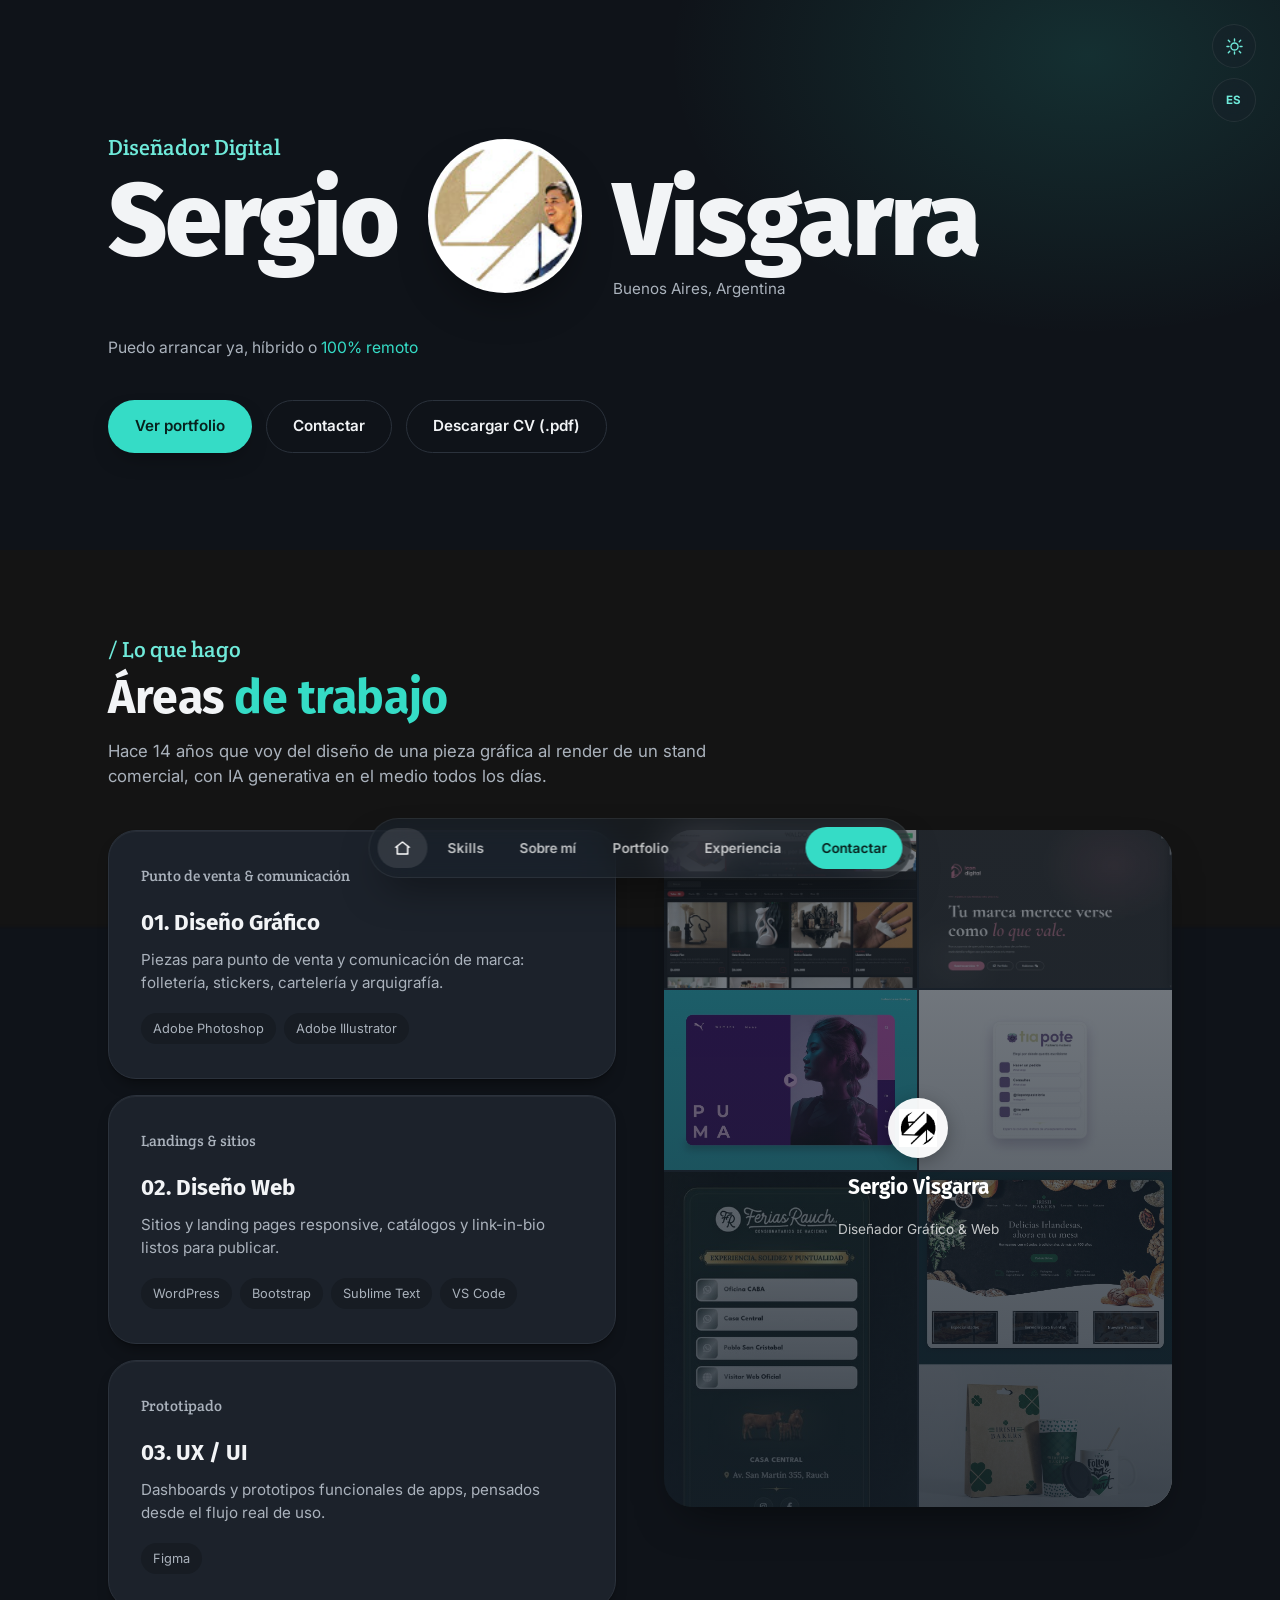
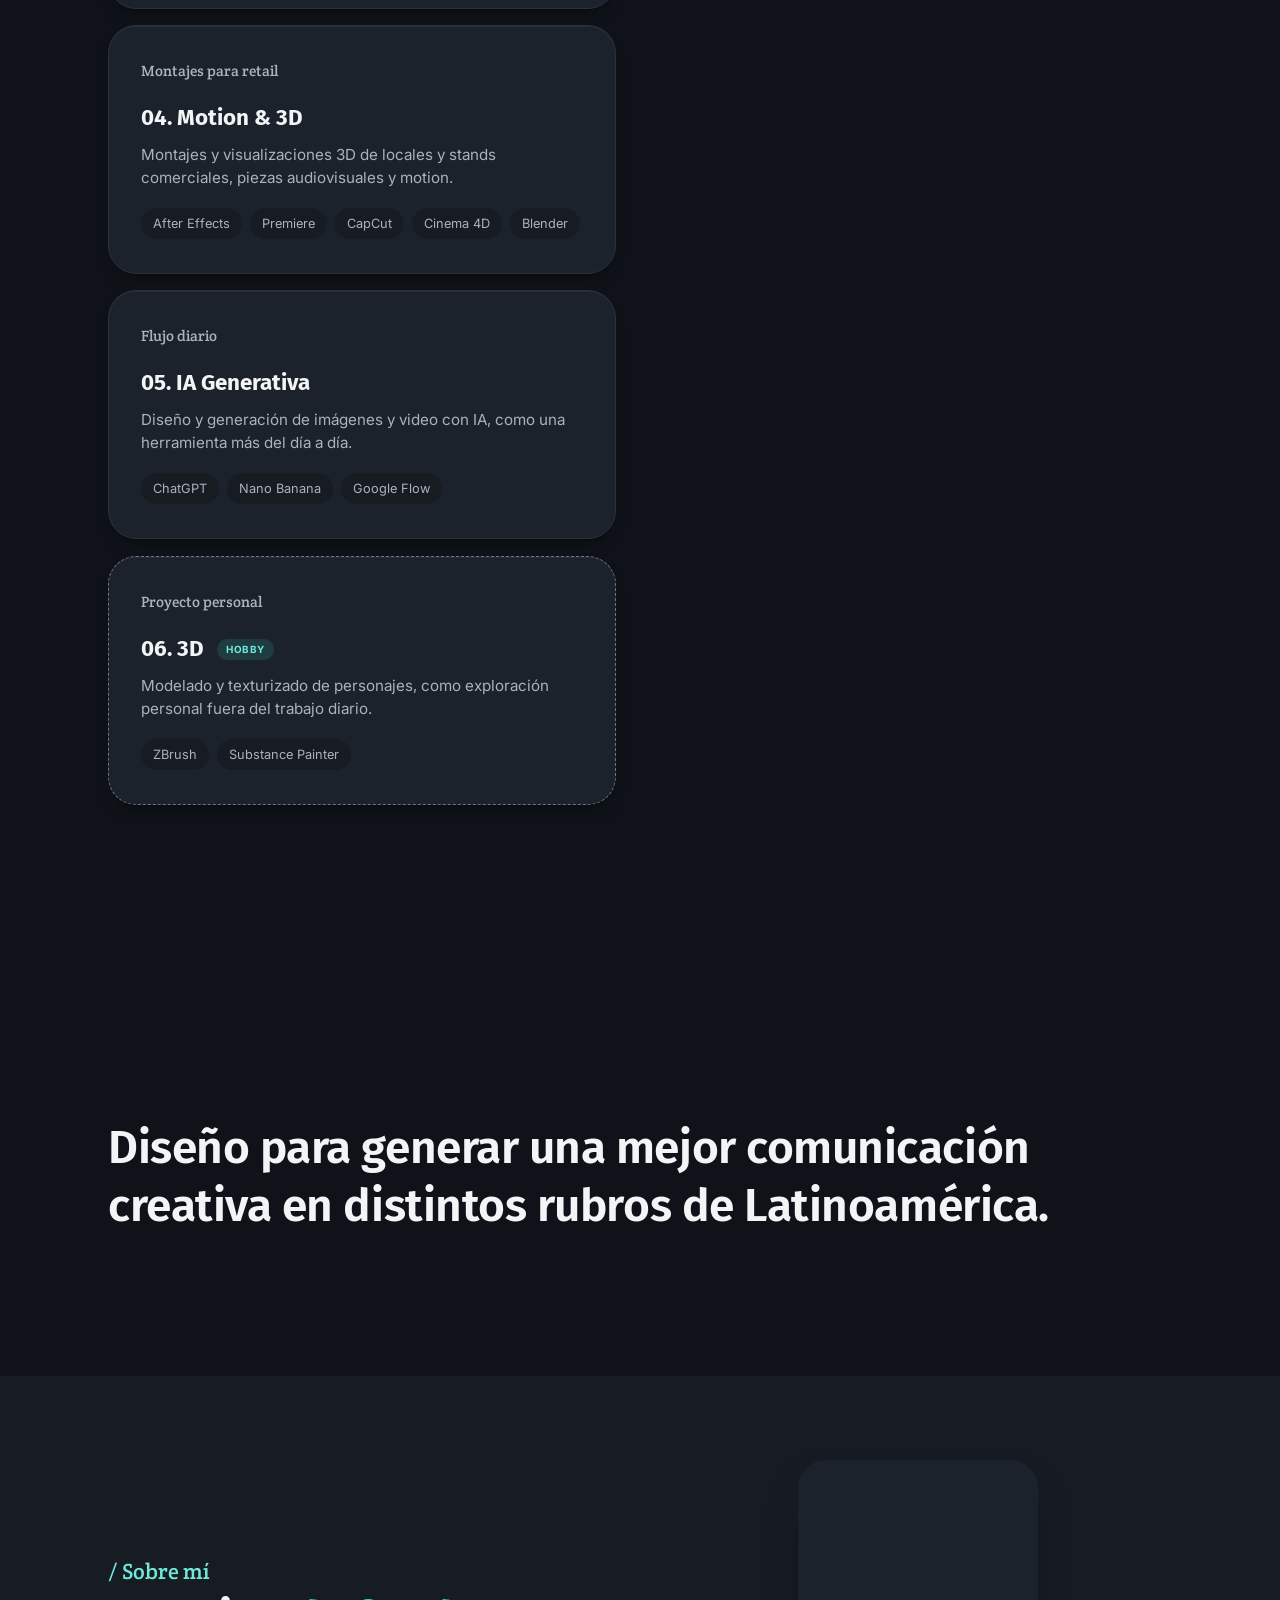
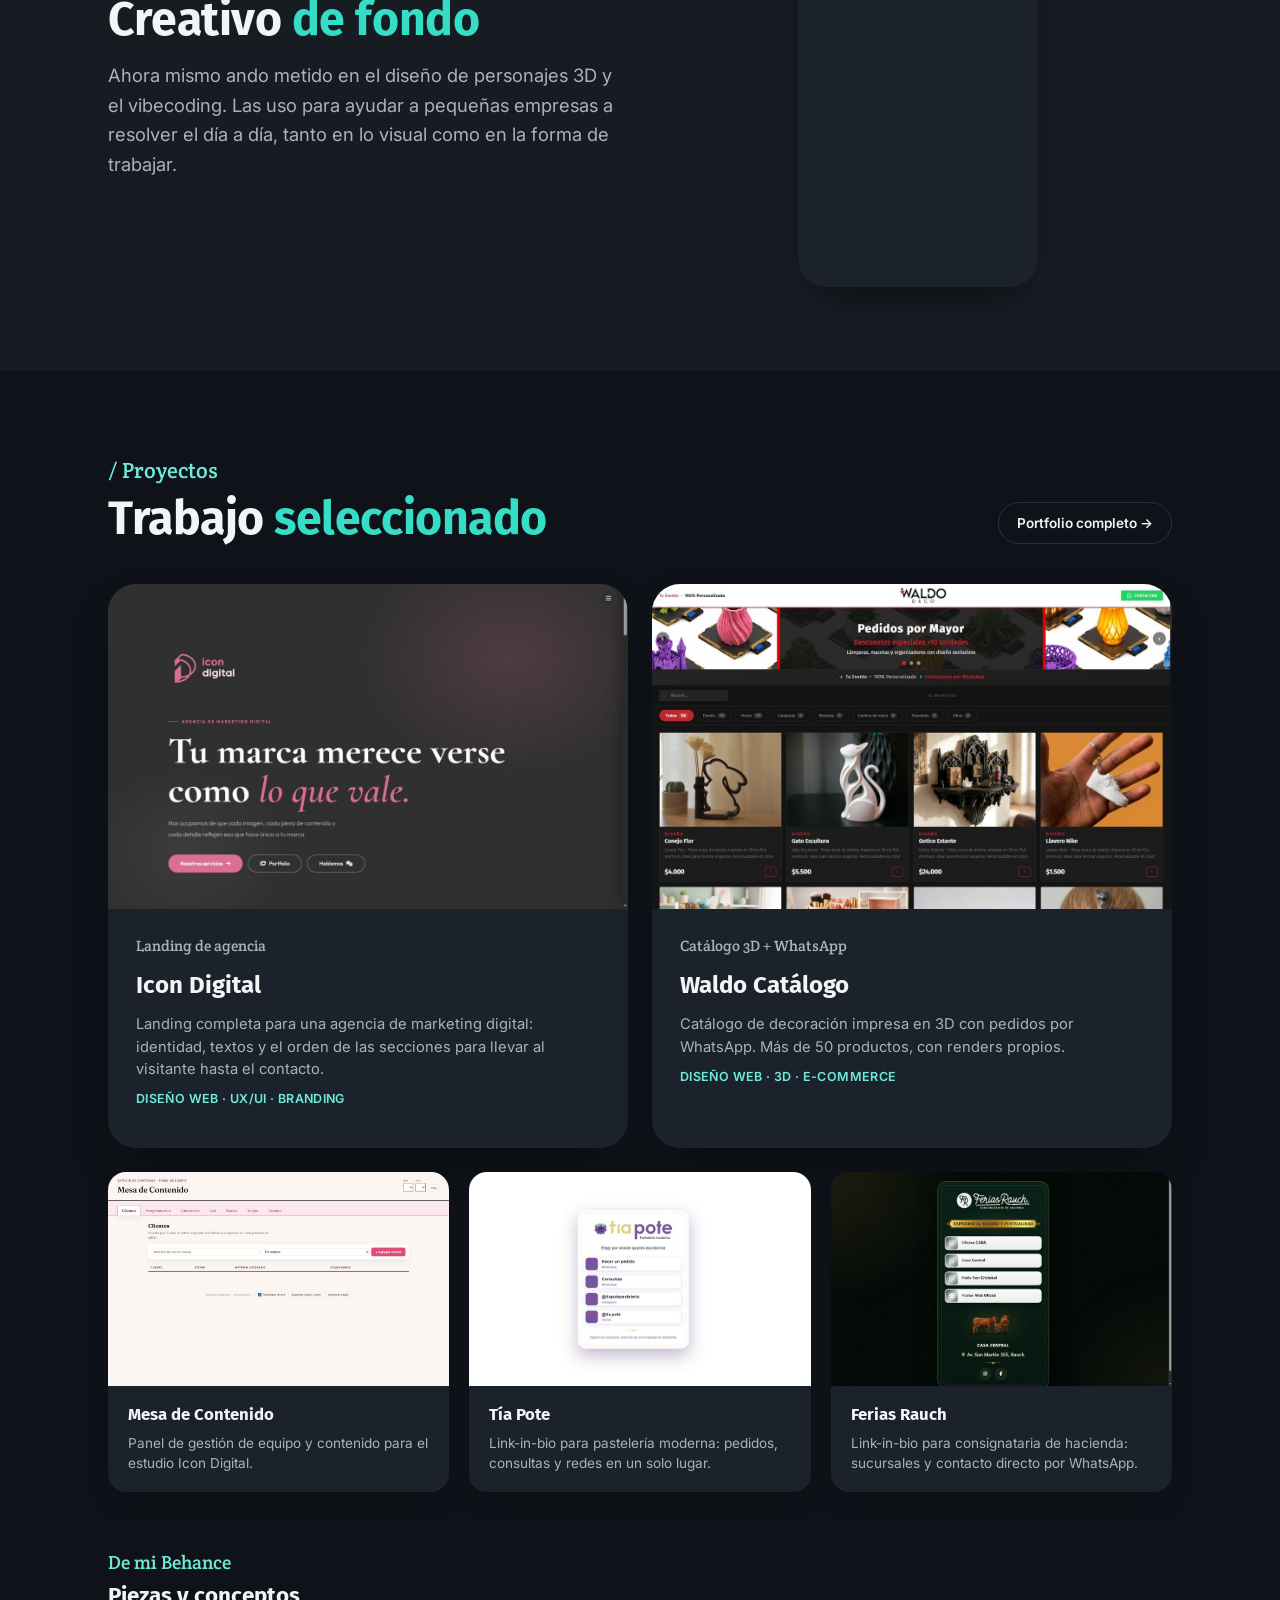
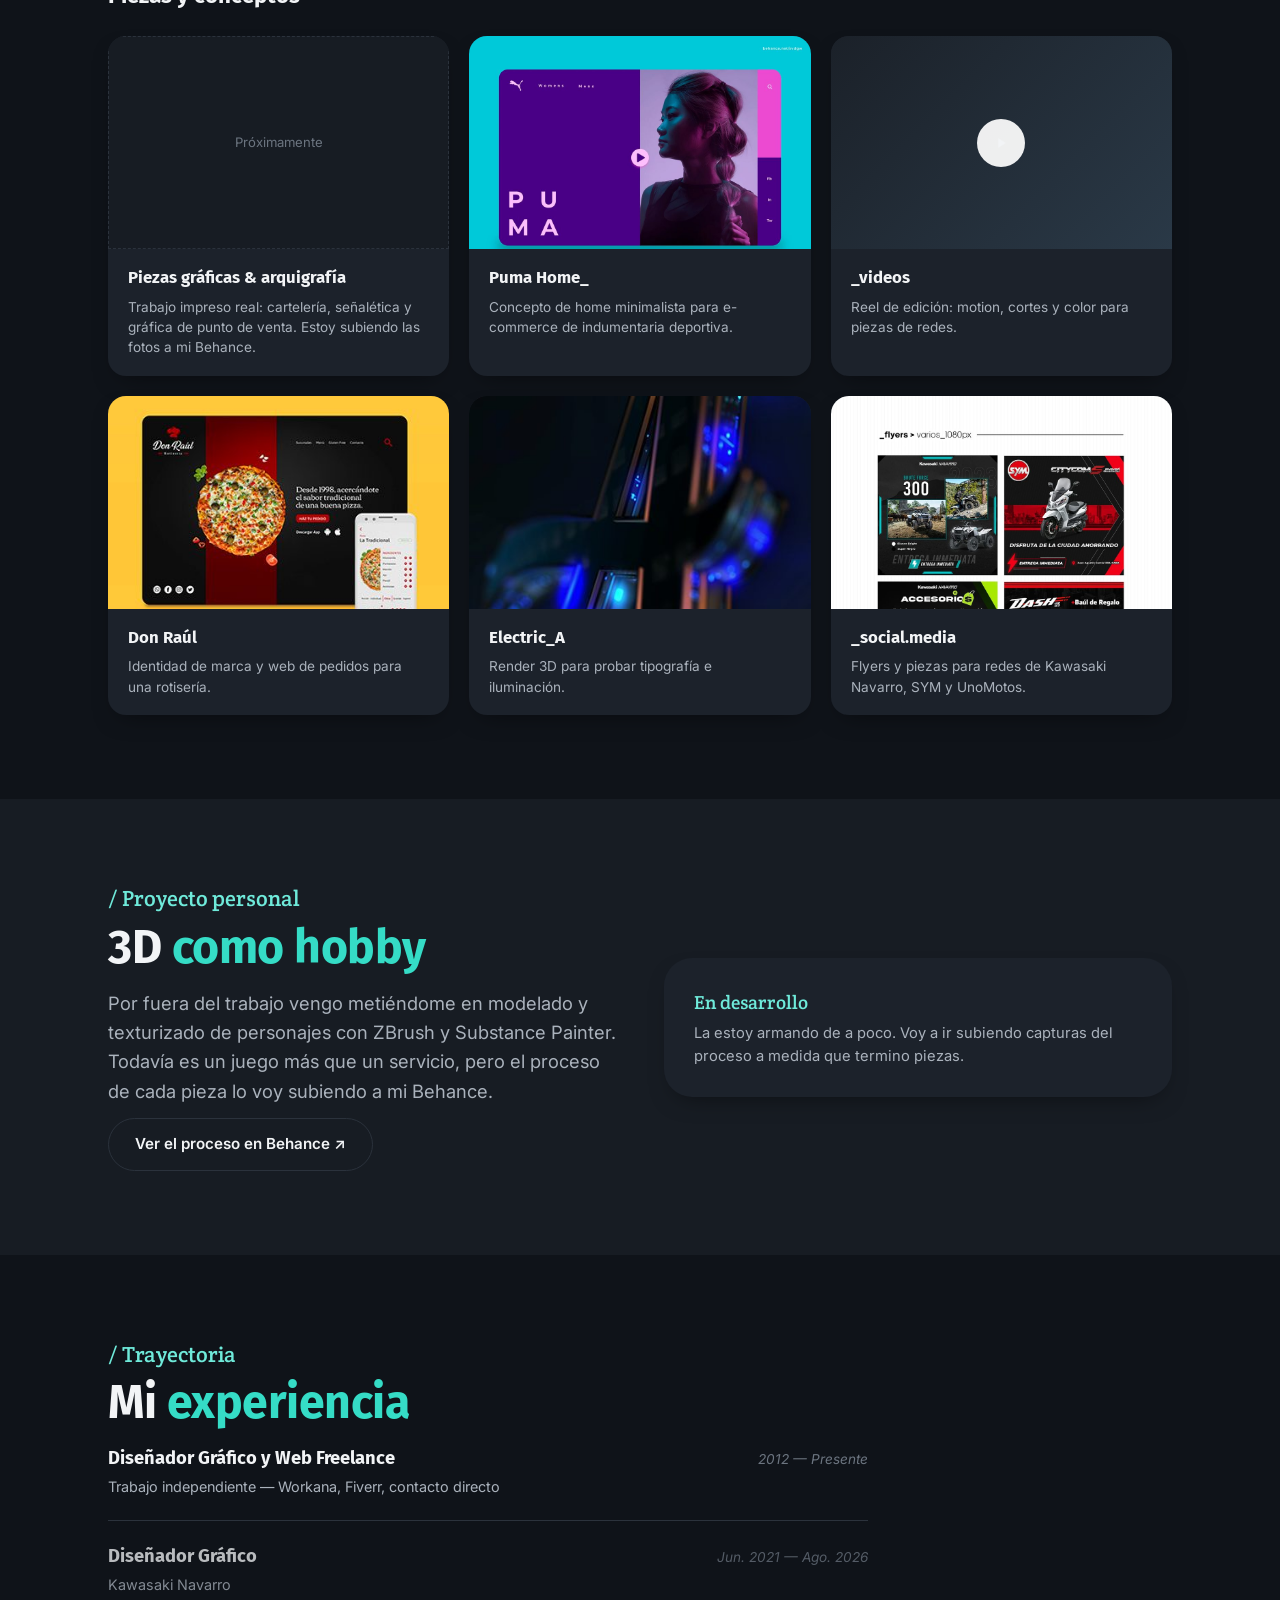
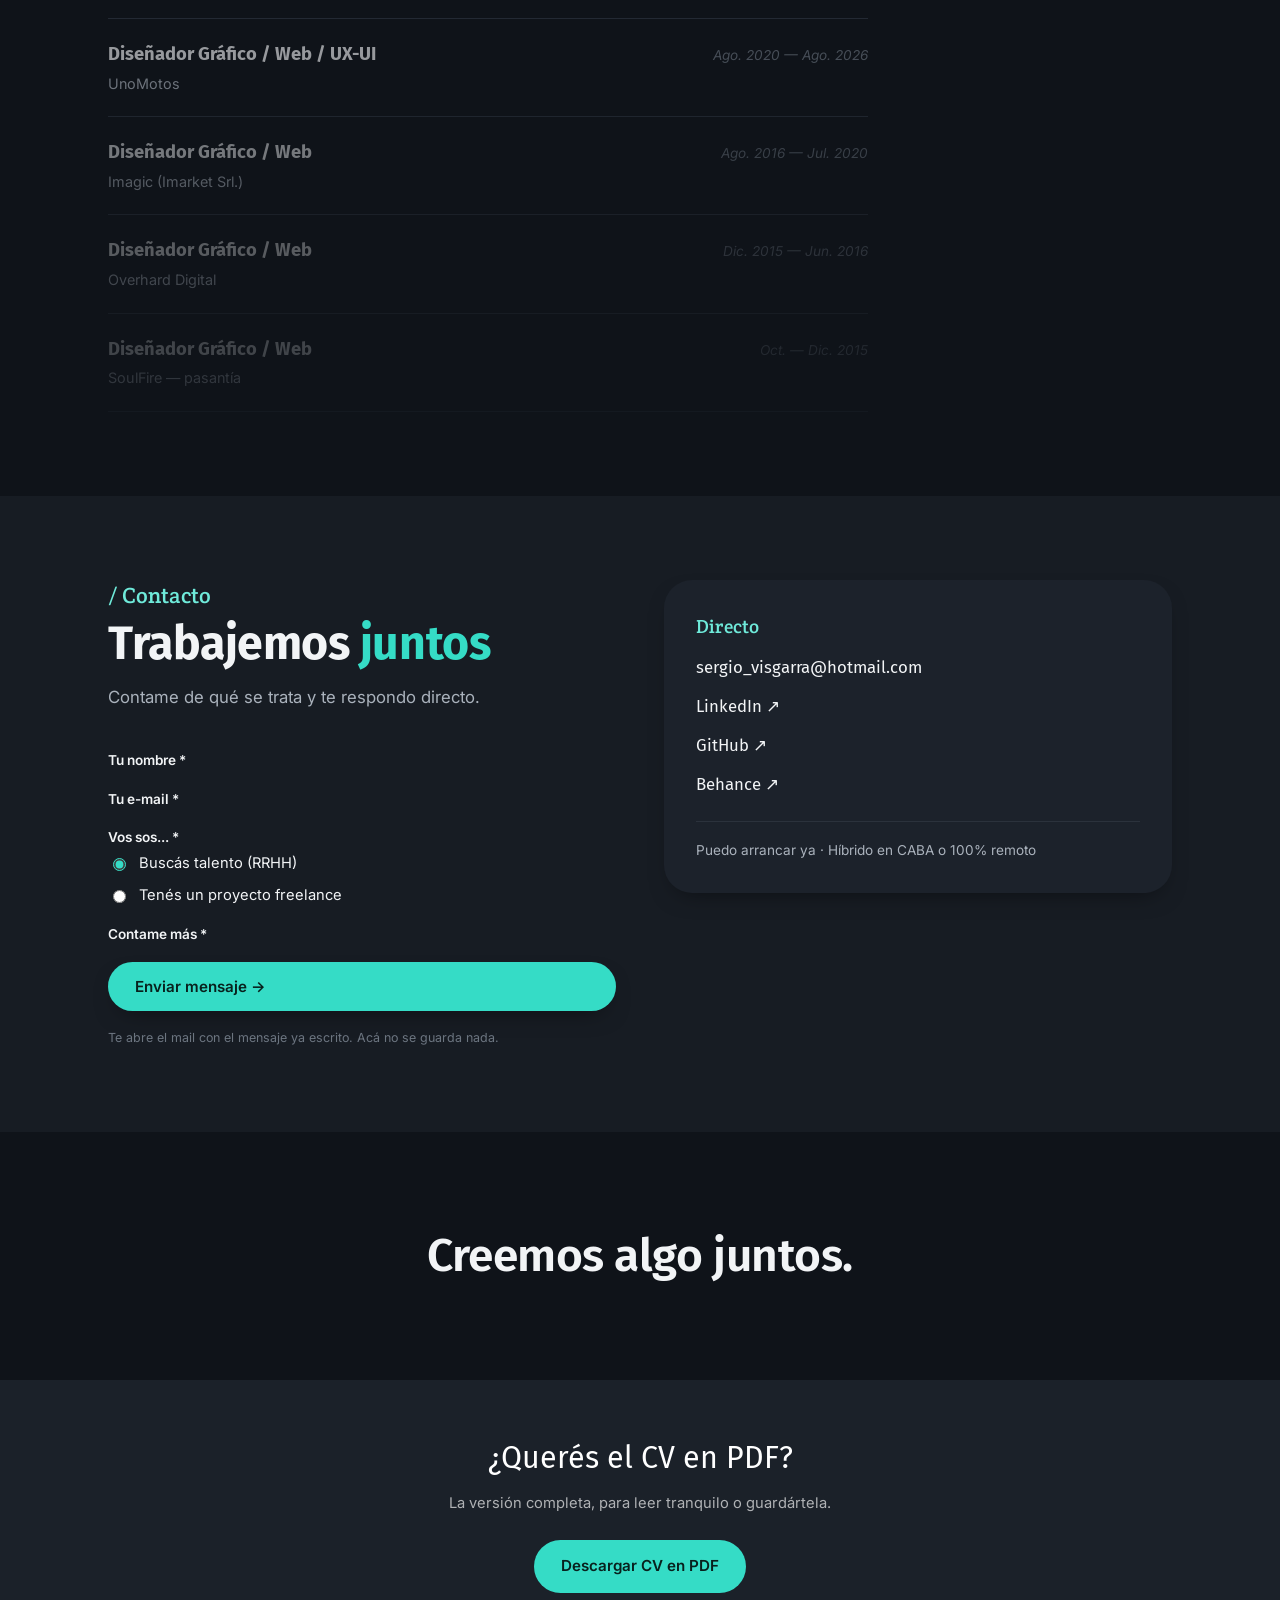
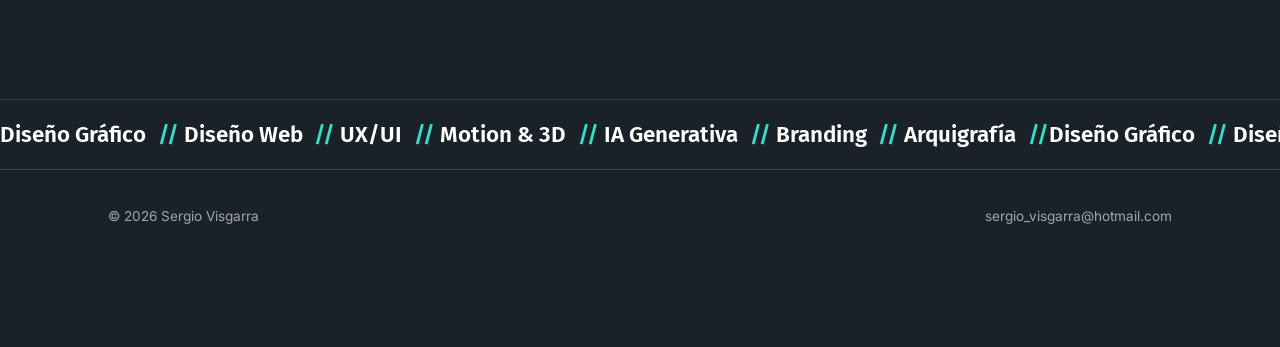
==== index.html @ 00ff9c4c "Portfolio home: remove Irish Bakers from Behance grid, move video reel up Drop the IrishBakers_ card" ====
<!doctype html>
<html lang="es">
<head>
<meta charset="UTF-8">
<script>
  /* aplica el tema guardado antes del primer paint (si no, se ve el flash del
     tema por defecto medio segundo); sin nada guardado se queda en oscuro,
     que es la identidad original del sitio */
  try {
    if (localStorage.getItem('theme') === 'light') {
      document.documentElement.setAttribute('data-theme', 'light');
    }
  } catch (e) {}
</script>
<script>
  /* mismo criterio que el tema: aplica el idioma guardado antes del primer
     paint para que no haya flash de español si el visitante ya eligió inglés */
  try {
    if (localStorage.getItem('lang') === 'en') {
      document.documentElement.setAttribute('lang', 'en');
      document.documentElement.setAttribute('data-lang', 'en');
    }
  } catch (e) {}
</script>
<meta name="viewport" content="width=device-width, initial-scale=1.0">
<title>Diseñador Digital // Sergio Visgarra</title>
<meta name="description" content="Portfolio de Sergio Visgarra. Diseño gráfico, web, UX/UI y 3D, con IA generativa en el día a día. Disponible para nuevos proyectos.">
<link rel="canonical" href="https://adsudo1990.github.io/portfolio/">
<link rel="icon" type="image/png" href="assets/favicon.png">

<!-- Open Graph / Twitter Card: la vista previa que se arma al mandar el link
     por WhatsApp, LinkedIn, etc. La imagen es assets/img/og-cover.png,
     1200x630, generada con el mismo look del hero. -->
<meta property="og:type" content="profile">
<meta property="og:site_name" content="Sergio Visgarra — Portfolio">
<meta property="og:title" content="Sergio Visgarra — Diseñador Digital">
<meta property="og:description" content="Diseño gráfico, web, UX/UI y 3D, con IA generativa en el día a día. Disponible para nuevos proyectos.">
<meta property="og:image" content="https://adsudo1990.github.io/portfolio/assets/img/og-cover.png">
<meta property="og:image:width" content="1200">
<meta property="og:image:height" content="630">
<meta property="og:url" content="https://adsudo1990.github.io/portfolio/">
<meta property="og:locale" content="es_AR">
<meta name="twitter:card" content="summary_large_image">
<meta name="twitter:title" content="Sergio Visgarra — Diseñador Digital">
<meta name="twitter:description" content="Diseño gráfico, web, UX/UI y 3D, con IA generativa en el flujo de trabajo diario.">
<meta name="twitter:image" content="https://adsudo1990.github.io/portfolio/assets/img/og-cover.png">

<!-- Schema.org: le da a Google/LinkedIn/buscadores con IA una lectura
     estructurada de quién es Sergio, no solo texto suelto -->
<script type="application/ld+json">
{
  "@context": "https://schema.org",
  "@type": "Person",
  "name": "Sergio Visgarra",
  "jobTitle": "Diseñador Digital",
  "url": "https://adsudo1990.github.io/portfolio/",
  "image": "https://adsudo1990.github.io/portfolio/assets/img/og-cover.png",
  "address": { "@type": "PostalAddress", "addressLocality": "Buenos Aires", "addressCountry": "AR" },
  "email": "mailto:sergio_visgarra@hotmail.com",
  "sameAs": [
    "https://ar.linkedin.com/in/sergio-visgarra",
    "https://github.com/adsudo1990",
    "https://www.behance.net/svdgw"
  ],
  "knowsAbout": ["Diseño Gráfico", "Diseño Web", "UX/UI", "Motion", "3D", "IA Generativa"]
}
</script>
<link rel="preconnect" href="https://fonts.googleapis.com">
<link rel="preconnect" href="https://fonts.gstatic.com" crossorigin>
<link href="https://fonts.googleapis.com/css2?family=Fira+Sans:wght@500;600;700;800&family=Inter:wght@400;500;600&family=Crete+Round&display=swap" rel="stylesheet">
<link rel="stylesheet" href="css/style.css?v=38">
<noscript><style>.reveal{ opacity:1 !important; transform:none !important; }</style></noscript>
</head>
<body>

<!-- ============ FONDO 3D (Three.js, ver js/background.js) ============ -->
<canvas id="galaxyCanvas" aria-hidden="true"></canvas>

<div class="site-content">

<!-- ============ THEME TOGGLE ============ -->
<button id="themeToggle" class="theme-toggle" type="button" aria-label="Cambiar a modo claro">
  <svg class="icon-sun" width="19" height="19" viewBox="0 0 24 24" fill="none" aria-hidden="true"><circle cx="12" cy="12" r="4.5" stroke="currentColor" stroke-width="1.8"/><path d="M12 2.5v2.5M12 19v2.5M4.2 4.2l1.8 1.8M18 18l1.8 1.8M2.5 12H5M19 12h2.5M4.2 19.8L6 18M18 6l1.8-1.8" stroke="currentColor" stroke-width="1.8" stroke-linecap="round"/></svg>
  <svg class="icon-moon" width="17" height="17" viewBox="0 0 24 24" fill="none" aria-hidden="true"><path d="M20 14.5A8.5 8.5 0 1 1 9.5 4a7 7 0 0 0 10.5 10.5Z" stroke="currentColor" stroke-width="1.8" stroke-linejoin="round"/></svg>
</button>

<!-- ============ LANGUAGE TOGGLE ============ -->
<button id="langToggle" class="lang-toggle" type="button" aria-label="Switch to English">
  <span class="lang-toggle-label">ES</span>
</button>

<!-- ============ HERO ============ -->
<header class="hero" id="inicio">
  <div class="hero-bg" aria-hidden="true"></div>
  <div class="wrap hero-inner reveal-group">
    <div class="hero-split reveal-group">
      <p class="eyebrow reveal hero-eyebrow" data-i18n="h.eyebrow">Diseñador Digital</p>
      <h1 class="hero-name hero-name--first reveal">Sergio</h1>

      <div class="hero-photo reveal">
        <img src="assets/img/sergio.png" alt="Sergio Visgarra">
      </div>

      <h1 class="hero-name hero-name--last reveal">Visgarra</h1>
      <p class="hero-place reveal">Buenos Aires, Argentina</p>
    </div>
    <p class="hero-meta reveal" data-i18n="h.meta">Puedo arrancar ya, híbrido o <span class="accent-text">100% remoto</span></p>
    <div class="hero-cta reveal">
      <a href="#portfolio" class="btn btn-primary" data-i18n="h.cta.portfolio">Ver portfolio</a>
      <a href="#contacto" class="btn btn-outline" data-i18n="h.cta.contact">Contactar</a>
      <a href="https://sergio-cv.sergio-visgarra.workers.dev/cv" class="btn btn-outline" target="_blank" rel="noopener" data-i18n="h.cta.cv">Descargar CV (.pdf)</a>
    </div>
  </div>
</header>

<!-- ============ SKILLS ============ -->
<section class="section" id="skills">
  <div class="wrap">
    <div class="reveal-group">
      <p class="eyebrow reveal" data-i18n="sk.eyebrow">/ Lo que hago</p>
      <h2 class="h2 reveal" data-i18n="sk.h2">Áreas <span class="accent-text">de trabajo</span></h2>
      <p class="lead reveal" data-i18n="sk.lead">Hace 14 años que voy del diseño de una pieza gráfica al render de un stand comercial, con IA generativa en el medio todos los días.</p>
    </div>

    <div class="skills-layout">
    <div class="skills-grid">
      <article class="skill-card">
        <p class="skill-tag" data-i18n="sk1.tag">Punto de venta &amp; comunicación</p>
        <h3 data-i18n="sk1.title">01. Diseño Gráfico</h3>
        <p data-i18n="sk1.desc">Piezas para punto de venta y comunicación de marca: folletería, stickers, cartelería y arquigrafía.</p>
        <ul class="tool-list">
          <li>Adobe Photoshop</li><li>Adobe Illustrator</li>
        </ul>
      </article>

      <article class="skill-card">
        <p class="skill-tag" data-i18n="sk2.tag">Landings &amp; sitios</p>
        <h3 data-i18n="sk2.title">02. Diseño Web</h3>
        <p data-i18n="sk2.desc">Sitios y landing pages responsive, catálogos y link-in-bio listos para publicar.</p>
        <ul class="tool-list">
          <li>WordPress</li><li>Bootstrap</li><li>Sublime Text</li><li>VS Code</li>
        </ul>
      </article>

      <article class="skill-card">
        <p class="skill-tag" data-i18n="sk3.tag">Prototipado</p>
        <h3>03. UX / UI</h3>
        <p data-i18n="sk3.desc">Dashboards y prototipos funcionales de apps, pensados desde el flujo real de uso.</p>
        <ul class="tool-list">
          <li>Figma</li>
        </ul>
      </article>

      <article class="skill-card">
        <p class="skill-tag" data-i18n="sk4.tag">Montajes para retail</p>
        <h3>04. Motion &amp; 3D</h3>
        <p data-i18n="sk4.desc">Montajes y visualizaciones 3D de locales y stands comerciales, piezas audiovisuales y motion.</p>
        <ul class="tool-list">
          <li>After Effects</li><li>Premiere</li><li>CapCut</li><li>Cinema 4D</li><li>Blender</li>
        </ul>
      </article>

      <article class="skill-card">
        <p class="skill-tag" data-i18n="sk5.tag">Flujo diario</p>
        <h3 data-i18n="sk5.title">05. IA Generativa</h3>
        <p data-i18n="sk5.desc">Diseño y generación de imágenes y video con IA, como una herramienta más del día a día.</p>
        <ul class="tool-list">
          <li>ChatGPT</li><li>Nano Banana</li><li>Google Flow</li>
        </ul>
      </article>

      <article class="skill-card skill-card--hobby">
        <p class="skill-tag" data-i18n="sk6.tag">Proyecto personal</p>
        <h3>06. 3D <span class="tag-hobby">Hobby</span></h3>
        <p data-i18n="sk6.desc">Modelado y texturizado de personajes, como exploración personal fuera del trabajo diario.</p>
        <ul class="tool-list">
          <li>ZBrush</li><li>Substance Painter</li>
        </ul>
      </article>
    </div>

    <div class="skills-visual">
      <div class="skills-visual-inner" id="skillsFlipCard">
        <div class="skills-visual-face skills-visual-front">
          <div class="skills-visual-mosaic" aria-hidden="true">
            <img src="assets/img/waldo.jpg" alt="">
            <img src="assets/img/icondigital.jpg" alt="">
            <img src="assets/img/behance-puma.jpg" alt="">
            <img src="assets/img/tiapote.jpg" alt="">
            <img src="assets/img/feriasrauch.jpg" alt="">
            <img src="assets/img/behance-irishbakers.jpg" alt="">
          </div>
          <div class="skills-visual-overlay">
            <span class="logo-badge" aria-hidden="true">
              <img src="assets/favicon.png" alt="">
            </span>
            <p class="skills-visual-name">Sergio Visgarra</p>
            <p class="skills-visual-role" data-i18n="sk.visual.role">Diseñador Gráfico &amp; Web</p>
          </div>
        </div>
        <a href="#contacto" class="skills-visual-face skills-visual-back">
          <span class="skills-visual-back-text" data-i18n="sk.visual.back">Trabajemos juntos</span>
          <span class="skills-visual-back-arrow" aria-hidden="true">↓</span>
        </a>
      </div>
    </div>
    </div>
  </div>
</section>

<!-- ============ STATEMENT (se revela palabra por palabra con el scroll) ============ -->
<section class="statement" id="statement">
  <div class="wrap">
    <p class="statement-text word-reveal" id="statementText" data-i18n="st.text">Diseño para generar una mejor comunicación creativa en distintos rubros de Latinoamérica.</p>
  </div>
</section>

<!-- ============ SOBRE MÍ ============ -->
<section class="section section-alt" id="sobre-mi">
  <div class="wrap about-grid">
    <div class="reveal-group">
      <p class="eyebrow reveal" data-i18n="ab.eyebrow">/ Sobre mí</p>
      <h2 class="h2 reveal" data-i18n="ab.h2">Creativo <span class="accent-text">de fondo</span></h2>
      <p class="about-text reveal" id="aboutText" data-i18n="ab.text">
        Ahora mismo ando metido en el diseño de personajes 3D y el vibecoding. Las uso para
        ayudar a pequeñas empresas a resolver el día a día, tanto en lo visual como en la
        forma de trabajar.
      </p>
      <button class="about-more reveal" id="aboutMoreBtn" type="button" hidden>Ver más ↓</button>
    </div>
    <!-- reel corto en loop, en vez de la ficha de stats — de a poco se van a sumar
         más videos horizontales acá (este todavía está en formato vertical) -->
    <div class="about-media reveal">
      <video class="about-media-video" autoplay muted loop playsinline preload="metadata" aria-label="Reel de trabajos de Sergio Visgarra">
        <source src="https://pub-9e93c1d149f9435cbb6bc1e7a068f42d.r2.dev/porunmate-1.mp4" type="video/mp4">
      </video>
    </div>
  </div>
</section>

<!-- ============ PORTFOLIO ============ -->
<section class="section" id="portfolio">
  <div class="wrap">
    <div class="section-head reveal-group">
      <div class="reveal">
        <p class="eyebrow" data-i18n="pf.eyebrow">/ Proyectos</p>
        <h2 class="h2" data-i18n="pf.h2">Trabajo <span class="accent-text">seleccionado</span></h2>
      </div>
      <a href="portfolio.html" class="btn btn-outline btn-sm reveal" data-i18n="pf.viewall">Portfolio completo →</a>
    </div>

    <div class="featured-grid reveal-group">
      <a class="featured-card reveal" href="https://adsudo1990.github.io/icondigital-portfolio/" data-process="Landing armada en HTML/CSS/JS puro, sin frameworks, para que cargue rápido. Ordené las secciones (qué ofrecen, servicios, contacto) pensando en que el visitante llegue al contacto sin dar vueltas." data-process-en="Landing page built in plain HTML/CSS/JS, no frameworks, for fast loading. I ordered the sections (what they offer, services, contact) so the visitor reaches contact without detours." target="_blank" rel="noopener">
        <div class="featured-img"><img src="assets/img/icondigital.jpg" alt="Landing de Icon Digital, agencia de marketing" loading="lazy"></div>
        <div class="featured-body">
          <p class="skill-tag" data-i18n="proj.icondigital.tag">Landing de agencia</p>
          <h3>Icon Digital</h3>
          <p data-i18n="proj.icondigital.featured">Landing completa para una agencia de marketing digital: identidad, textos y el orden de las secciones para llevar al visitante hasta el contacto.</p>
          <p class="stack" data-i18n="proj.icondigital.stack">Diseño Web · UX/UI · Branding</p>
        </div>
      </a>

      <a class="featured-card reveal" href="https://adsudo1990.github.io/waldo-catalogo/" data-process="Los renders de cada producto los hice en Blender. El frente es una grilla filtrable liviana, sin backend: el pedido se arma solo y se manda por WhatsApp, sin que el cliente tenga que registrarse." data-process-en="I made the render of each product in Blender. The front end is a lightweight filterable grid, no backend: the order builds itself and gets sent over WhatsApp, no sign-up needed for the customer." target="_blank" rel="noopener">
        <div class="featured-img"><img src="assets/img/waldo.jpg" alt="Catálogo de productos 3D de Waldo Deco" loading="lazy"></div>
        <div class="featured-body">
          <p class="skill-tag" data-i18n="proj.waldo.tag">Catálogo 3D + WhatsApp</p>
          <h3>Waldo Catálogo</h3>
          <p data-i18n="proj.waldo.featured">Catálogo de decoración impresa en 3D con pedidos por WhatsApp. Más de 50 productos, con renders propios.</p>
          <p class="stack" data-i18n="proj.waldo.stack">Diseño Web · 3D · E-commerce</p>
        </div>
      </a>
    </div>

    <div class="grid-cards reveal-group">
      <a class="grid-card reveal" href="https://adsudo1990.github.io/id-agenda/" data-process="Panel interno para el equipo de Icon Digital. Se conecta a un Cloudflare Worker + KV como backend liviano, así no hace falta mantener un servidor propio para algo de uso interno." data-process-en="Internal panel for the Icon Digital team. It connects to a Cloudflare Worker + KV as a lightweight backend, so there is no need to run a full server for something used internally." target="_blank" rel="noopener">
        <div class="grid-img"><img src="assets/img/idagenda.jpg" alt="Panel Mesa de Contenido" loading="lazy"></div>
        <h4>Mesa de Contenido</h4>
        <p data-i18n="proj.mesacontenido.idx">Panel de gestión de equipo y contenido para el estudio Icon Digital.</p>
      </a>
      <a class="grid-card reveal" href="https://adsudo1990.github.io/tia_pote_links/" data-process="Link-in-bio con catálogo y pedidos por WhatsApp. Quería que cargue al toque desde el feed de Instagram y que entre entero en una pantalla de celular." data-process-en="Link-in-bio with a catalog and WhatsApp ordering. I wanted it to load instantly from the Instagram feed and fit entirely on one phone screen." target="_blank" rel="noopener">
        <div class="grid-img"><img src="assets/img/tiapote.jpg" alt="Link-in-bio de Tía Pote" loading="lazy"></div>
        <h4>Tía Pote</h4>
        <p data-i18n="proj.tiapote.idx">Link-in-bio para pastelería moderna: pedidos, consultas y redes en un solo lugar.</p>
      </a>
      <a class="grid-card reveal" href="https://adsudo1990.github.io/ferias-rauch/" data-process="Link-in-bio para una consignataria de hacienda: sucursales, remates y contacto directo. Misma lógica que Tía Pote: liviano, pensado para el celular y sin vueltas." data-process-en="Link-in-bio for a livestock auction house: branches, auctions and direct contact. Same approach as Tía Pote: lightweight, mobile-first, no detours." target="_blank" rel="noopener">
        <div class="grid-img"><img src="assets/img/feriasrauch.jpg" alt="Link-in-bio de Ferias Rauch" loading="lazy"></div>
        <h4>Ferias Rauch</h4>
        <p data-i18n="proj.feriasrauch.idx">Link-in-bio para consignataria de hacienda: sucursales y contacto directo por WhatsApp.</p>
      </a>
    </div>

    <div class="portfolio-sub reveal">
      <p class="skill-tag" data-i18n="pf.sub.tag">De mi Behance</p>
      <h3 class="h3" data-i18n="pf.sub.h3">Piezas y conceptos</h3>
    </div>
    <div class="grid-cards grid-cards--behance reveal-group">
      <div class="grid-card grid-card--soon reveal">
        <div class="grid-img grid-img--soon"><span data-i18n="pf.soon.badge">Próximamente</span></div>
        <h4 data-i18n="pf.soon.title">Piezas gráficas &amp; arquigrafía</h4>
        <p data-i18n="pf.soon.desc">Trabajo impreso real: cartelería, señalética y gráfica de punto de venta. Estoy subiendo las fotos a mi Behance.</p>
      </div>
      <a class="grid-card reveal" href="https://www.behance.net/gallery/91902907/Puma-Home_" data-process="Rediseño del home de e-commerce de Puma, hecho en Figma como ejercicio personal. Me interesaba la jerarquía tipográfica y quitar todo lo que sobra." data-process-en="Redesign of the Puma e-commerce homepage, made in Figma as a personal exercise. I was interested in typographic hierarchy and stripping away anything unnecessary." target="_blank" rel="noopener">
        <div class="grid-img"><img src="assets/img/behance-puma.jpg" alt="Concepto de home de e-commerce para Puma" loading="lazy"></div>
        <h4>Puma Home_</h4>
        <p data-i18n="proj.puma.idx">Concepto de home minimalista para e-commerce de indumentaria deportiva.</p>
      </a>
      <a class="grid-card grid-card--video reveal" href="https://www.behance.net/gallery/144928817/Videos_variosae" data-process="Reel de edición para piezas de redes: motion graphics, cortes al ritmo y corrección de color, en After Effects y Premiere." data-process-en="Editing reel for social media pieces: motion graphics, rhythm cuts and color correction, done in After Effects and Premiere." target="_blank" rel="noopener">
        <div class="grid-img grid-img--video">
          <span class="play-btn" aria-hidden="true">
            <svg width="16" height="16" viewBox="0 0 24 24" fill="none"><path d="M8 5v14l11-7L8 5z" fill="currentColor"/></svg>
          </span>
        </div>
        <h4>_videos</h4>
        <p data-i18n="proj.videos.idx">Reel de edición: motion, cortes y color para piezas de redes.</p>
      </a>
      <a class="grid-card reveal" href="https://www.behance.net/gallery/97113945/Don-Raul_" data-process="Identidad de marca completa para una rotisería: isologo, paleta, aplicaciones y una web de pedidos. Quería que se sintiera de barrio y confiable, sin caer en lo genérico." data-process-en="Full brand identity for a rotisería (local deli): logo, palette, applications and an ordering site. I wanted it to feel neighborhood-trustworthy, not generic." target="_blank" rel="noopener">
        <div class="grid-img"><img src="assets/img/behance-donraul.jpg" alt="Branding y web de rotisería Don Raúl" loading="lazy"></div>
        <h4>Don Raúl</h4>
        <p data-i18n="proj.donraul.idx">Identidad de marca y web de pedidos para una rotisería.</p>
      </a>
      <a class="grid-card reveal" href="https://www.behance.net/gallery/135656613/Electric_A" data-process="Render 3D en Blender y Cinema 4D para practicar tipografía, materiales e iluminación. Lo hice para mí, no fue un encargo." data-process-en="3D render in Blender and Cinema 4D to practice typography, materials and lighting. I made it for myself, not a client job." target="_blank" rel="noopener">
        <div class="grid-img"><img src="assets/img/behance-electric.jpg" alt="Pieza 3D Electric_A" loading="lazy"></div>
        <h4>Electric_A</h4>
        <p data-i18n="proj.electric.idx">Render 3D para probar tipografía e iluminación.</p>
      </a>
      <a class="grid-card reveal" href="https://www.behance.net/gallery/179624189/_socialmedia" data-process="Piezas de redes para Kawasaki Navarro, SYM y UnoMotos, semana a semana. Cada flyer sale en horas, así que armar un buen sistema de plantillas pesó tanto como el diseño." data-process-en="Social media pieces for Kawasaki Navarro, SYM and UnoMotos, week after week. Each flyer ships in hours, so building a solid template system mattered as much as the design itself." target="_blank" rel="noopener">
        <div class="grid-img"><img src="assets/img/behance-socialmedia.jpg" alt="Flyers de redes sociales para Kawasaki Navarro, SYM y UnoMotos" loading="lazy"></div>
        <h4>_social.media</h4>
        <p data-i18n="proj.socialmedia.idx">Flyers y piezas para redes de Kawasaki Navarro, SYM y UnoMotos.</p>
      </a>
    </div>
  </div>
</section>

<!-- ============ 3D HOBBY ============ -->
<section class="section section-alt" id="3d">
  <div class="wrap threed-grid reveal-group">
    <div class="reveal">
      <p class="eyebrow" data-i18n="d3.eyebrow">/ Proyecto personal</p>
      <h2 class="h2" data-i18n="d3.h2">3D <span class="accent-text">como hobby</span></h2>
      <p class="about-text" data-i18n="d3.text">
        Por fuera del trabajo vengo metiéndome en modelado y texturizado de personajes con ZBrush y
        Substance Painter. Todavía es un juego más que un servicio, pero el proceso de cada
        pieza lo voy subiendo a mi Behance.
      </p>
      <a href="https://www.behance.net/svdgw" target="_blank" rel="noopener" class="btn btn-outline" data-i18n="d3.cta">Ver el proceso en Behance ↗</a>
    </div>
    <div class="threed-note reveal">
      <p class="skill-tag" data-i18n="d3.note.tag">En desarrollo</p>
      <p data-i18n="d3.note.text">La estoy armando de a poco. Voy a ir subiendo capturas del proceso a medida que termino piezas.</p>
    </div>
  </div>
</section>

<!-- ============ EXPERIENCIA ============ -->
<section class="section" id="experiencia">
  <div class="wrap">
    <div class="reveal-group">
      <p class="eyebrow reveal" data-i18n="ex.eyebrow">/ Trayectoria</p>
      <h2 class="h2 reveal" data-i18n="ex.h2">Mi <span class="accent-text">experiencia</span></h2>
    </div>

    <div class="timeline reveal-group">
      <div class="timeline-item reveal">
        <div class="timeline-main">
          <h4 data-i18n="ex.job1.title">Diseñador Gráfico y Web Freelance</h4>
          <p class="timeline-company" data-i18n="ex.job1.company">Trabajo independiente — Workana, Fiverr, contacto directo</p>
        </div>
        <span class="timeline-date" data-i18n="ex.job1.date">2012 — Presente</span>
      </div>
      <div class="timeline-item fade-1 reveal">
        <div class="timeline-main">
          <h4 data-i18n="ex.job2.title">Diseñador Gráfico</h4>
          <p class="timeline-company">Kawasaki Navarro</p>
        </div>
        <span class="timeline-date" data-i18n="ex.job2.date">Jun. 2021 — Ago. 2026</span>
      </div>
      <div class="timeline-item fade-2 reveal">
        <div class="timeline-main">
          <h4 data-i18n="ex.job3.title">Diseñador Gráfico / Web / UX-UI</h4>
          <p class="timeline-company">UnoMotos</p>
        </div>
        <span class="timeline-date" data-i18n="ex.job3.date">Ago. 2020 — Ago. 2026</span>
      </div>
      <div class="timeline-item fade-3 reveal">
        <div class="timeline-main">
          <h4 data-i18n="ex.job4.title">Diseñador Gráfico / Web</h4>
          <p class="timeline-company">Imagic (Imarket Srl.)</p>
        </div>
        <span class="timeline-date" data-i18n="ex.job4.date">Ago. 2016 — Jul. 2020</span>
      </div>
      <div class="timeline-item fade-4 reveal">
        <div class="timeline-main">
          <h4 data-i18n="ex.job4.title">Diseñador Gráfico / Web</h4>
          <p class="timeline-company">Overhard Digital</p>
        </div>
        <span class="timeline-date" data-i18n="ex.job5.date">Dic. 2015 — Jun. 2016</span>
      </div>
      <div class="timeline-item fade-5 reveal">
        <div class="timeline-main">
          <h4 data-i18n="ex.job4.title">Diseñador Gráfico / Web</h4>
          <p class="timeline-company" data-i18n="ex.job6.company">SoulFire — pasantía</p>
        </div>
        <span class="timeline-date" data-i18n="ex.job6.date">Oct. — Dic. 2015</span>
      </div>
    </div>
  </div>
</section>

<!-- ============ CONTACTO ============ -->
<section class="section section-alt" id="contacto">
  <div class="wrap contact-grid">
    <div class="reveal-group">
      <p class="eyebrow reveal" data-i18n="co.eyebrow">/ Contacto</p>
      <h2 class="h2 reveal" data-i18n="co.h2">Trabajemos <span class="accent-text">juntos</span></h2>
      <p class="lead reveal" data-i18n="co.lead">Contame de qué se trata y te respondo directo.</p>

      <form class="contact-form reveal" id="contactForm">
        <label data-i18n="co.form.name.label">
          Tu nombre *
          <input type="text" name="nombre" required placeholder="Nombre y apellido" data-i18n-placeholder="co.form.name.placeholder">
        </label>
        <label data-i18n="co.form.email.label">
          Tu e-mail *
          <input type="email" name="email" required placeholder="mail@ejemplo.com">
        </label>
        <fieldset class="status-toggle">
          <legend data-i18n="co.form.status.legend">Vos sos... *</legend>
          <label class="radio"><input type="radio" name="status" value="Recluta talento (RRHH)" checked> <span data-i18n="co.form.status.opt1">Buscás talento (RRHH)</span></label>
          <label class="radio"><input type="radio" name="status" value="Tiene un proyecto"> <span data-i18n="co.form.status.opt2">Tenés un proyecto freelance</span></label>
        </fieldset>
        <label data-i18n="co.form.message.label">
          Contame más *
          <textarea name="mensaje" rows="4" required placeholder="¿De qué se trata? Rol, proyecto, presupuesto, cuando lo necesitás..." data-i18n-placeholder="co.form.message.placeholder"></textarea>
        </label>
        <button type="submit" class="btn btn-primary" data-i18n="co.form.submit">Enviar mensaje →</button>
        <p class="form-note" data-i18n="co.form.note">Te abre el mail con el mensaje ya escrito. Acá no se guarda nada.</p>
      </form>
    </div>

    <div class="contact-side reveal">
      <p class="skill-tag" data-i18n="co.side.tag">Directo</p>
      <ul class="contact-links">
        <li><a href="mailto:sergio_visgarra@hotmail.com">sergio_visgarra@hotmail.com</a></li>
        <li><a href="https://ar.linkedin.com/in/sergio-visgarra" target="_blank" rel="noopener">LinkedIn ↗</a></li>
        <li><a href="https://github.com/adsudo1990" target="_blank" rel="noopener">GitHub ↗</a></li>
        <li><a href="https://www.behance.net/svdgw" target="_blank" rel="noopener">Behance ↗</a></li>
      </ul>
      <p class="contact-avail" data-i18n="co.avail">Puedo arrancar ya · Híbrido en CABA o 100% remoto</p>
    </div>
  </div>
</section>

<!-- ============ CIERRE (mismo efecto palabra por palabra que el statement) ============ -->
<section class="statement statement--cta">
  <div class="wrap">
    <p class="statement-text word-reveal" data-i18n="ct2.text">Creemos algo juntos.</p>
  </div>
</section>

<!-- ============ CV DOWNLOAD ============ -->
<section class="cv-band">
  <div class="wrap">
    <p class="cv-band-title" data-i18n="cv.title">¿Querés el CV en PDF?</p>
    <p class="cv-band-note" data-i18n="cv.note">La versión completa, para leer tranquilo o guardártela.</p>
    <a class="btn btn-cv" href="https://sergio-cv.sergio-visgarra.workers.dev/cv" target="_blank" rel="noopener" data-i18n="cv.btn">Descargar CV en PDF</a>
  </div>
</section>

<!-- ============ FOOTER ============ -->
<footer class="footer">
  <div class="marquee" aria-hidden="true">
    <div class="marquee-track">
      <span>Diseño Gráfico <span class="marquee-sep">//</span> Diseño Web <span class="marquee-sep">//</span> UX/UI <span class="marquee-sep">//</span> Motion &amp; 3D <span class="marquee-sep">//</span> IA Generativa <span class="marquee-sep">//</span> Branding <span class="marquee-sep">//</span> Arquigrafía <span class="marquee-sep">//</span> </span>
      <span>Diseño Gráfico <span class="marquee-sep">//</span> Diseño Web <span class="marquee-sep">//</span> UX/UI <span class="marquee-sep">//</span> Motion &amp; 3D <span class="marquee-sep">//</span> IA Generativa <span class="marquee-sep">//</span> Branding <span class="marquee-sep">//</span> Arquigrafía <span class="marquee-sep">//</span> </span>
    </div>
  </div>
  <div class="wrap footer-bottom">
    <span>© <span id="year"></span> Sergio Visgarra</span>
    <span>sergio_visgarra@hotmail.com</span>
  </div>
</footer>

<!-- ============ MODAL DE PROYECTOS (ver js/main.js) ============
     Se llena dinámicamente al clickear una tarjeta con data-process. Si una
     tarjeta no tiene ese atributo (por ahora, los slots "Próximamente" del
     reel y los links externos tipo GitHub/Behance de arriba de cada sección),
     el click navega normal, no abre el modal. -->
<div class="project-modal" id="projectModal" hidden>
  <div class="project-modal-backdrop" data-modal-close></div>
  <div class="project-modal-panel" role="dialog" aria-modal="true" aria-labelledby="projectModalTitle">
    <button class="project-modal-close" type="button" data-modal-close aria-label="Cerrar">✕</button>
    <div class="project-modal-img"><img id="projectModalImg" src="" alt="" loading="lazy"></div>
    <div class="project-modal-body">
      <p class="skill-tag" id="projectModalTag" hidden></p>
      <h3 id="projectModalTitle"></h3>
      <p id="projectModalDesc"></p>
      <a id="projectModalLink" href="#" target="_blank" rel="noopener" class="btn btn-primary btn-sm" data-i18n="md.viewlive">Ver en vivo ↗</a>
    </div>
  </div>
</div>

<!-- ============ DOCK NAV ============ -->
<nav class="dock" aria-label="Navegación principal">
  <a href="#inicio" class="dock-item" data-section="inicio" aria-label="Inicio">
    <svg width="18" height="18" viewBox="0 0 24 24" fill="none"><path d="M3 11L12 4L21 11" stroke="currentColor" stroke-width="2" stroke-linecap="round" stroke-linejoin="round"/><path d="M5 10V20H19V10" stroke="currentColor" stroke-width="2" stroke-linecap="round" stroke-linejoin="round"/></svg>
  </a>
  <a href="#skills" class="dock-item" data-section="skills">Skills</a>
  <a href="#sobre-mi" class="dock-item" data-section="sobre-mi" data-i18n="dk.about">Sobre mí</a>
  <a href="#portfolio" class="dock-item" data-section="portfolio">Portfolio</a>
  <a href="#experiencia" class="dock-item" data-section="experiencia" data-i18n="dk.experience">Experiencia</a>
  <a href="#contacto" class="dock-item dock-cta" data-i18n="dk.contact">Contactar</a>
</nav>

</div><!-- /.site-content -->

<script src="https://cdnjs.cloudflare.com/ajax/libs/gsap/3.12.5/gsap.min.js"></script>
<script src="https://cdnjs.cloudflare.com/ajax/libs/gsap/3.12.5/ScrollTrigger.min.js"></script>
<script src="https://cdnjs.cloudflare.com/ajax/libs/three.js/r128/three.min.js"></script>
<script src="js/background.js?v=6"></script>
<script src="js/i18n.js?v=2"></script>
<script src="js/main.js?v=21"></script>
</body>
</html>
---- css/style.css ----
/* ===================================================================
   Sergio Visgarra — Portfolio
   Design tokens
   =================================================================== */
:root{
  /* dark theme (default — identidad original del sitio) */
  --bg:            #0F1319;
  --bg-alt:        #171C23;
  --surface:       #1C222B;
  --ink:           #F2F4F6;
  --ink-soft:      #AAB2BC;
  --ink-faint:     #6C7580;
  --line:          #2B323C;
  --accent:        #35DCC6;
  --accent-ink:    #6FEADA;
  --accent-tint:   rgba(53,220,198,.14);
  --accent-tint-2: rgba(53,220,198,.22);
  --on-accent:     #08211D; /* dark text on top of the bright accent color, for contrast */
  --shadow:        0 20px 45px -20px rgba(0,0,0,.6);
  --shadow-sm:     0 10px 25px -12px rgba(0,0,0,.55);
  --hero-line:     rgba(255,255,255,.04); /* trazo diagonal del fondo del hero */
  /* --dock-bg y el resto del "chrome" (dock, footer, overlays de imagen) se
     mantienen siempre oscuros en los dos temas a propósito — es el mismo
     criterio que usan la mayoría de los sitios con toggle: la barra de
     navegación no cambia, solo el contenido */
  --dock-bg:       #1B2129;
  --radius-lg: 28px;
  --radius-md: 18px;
  --radius-sm: 12px;
  --maxw: 1120px;
  --font-head: 'Fira Sans', -apple-system, Segoe UI, sans-serif;
  --font-body: 'Inter', -apple-system, Segoe UI, sans-serif;
  --font-hand: 'Crete Round', Georgia, serif;
}
/* ---------- light theme: se activa con [data-theme="light"] en <html>,
   controlado por el toggle del header (ver .theme-toggle / main.js) ---------- */
:root[data-theme="light"]{
  --bg:            #F6F7F5;
  --bg-alt:        #ECEFEC;
  --surface:       #FFFFFF;
  --ink:           #14181C;
  --ink-soft:      #4E555C;
  --ink-faint:     #868D94;
  --line:          #DEE2E4;
  --accent:        #0B8F7D;
  --accent-ink:    #0A7A6A;
  --accent-tint:   rgba(11,143,125,.10);
  --accent-tint-2: rgba(11,143,125,.16);
  --on-accent:     #FFFFFF;
  --shadow:        0 20px 45px -20px rgba(20,24,28,.18);
  --shadow-sm:     0 10px 25px -12px rgba(20,24,28,.14);
  --hero-line:     rgba(15,20,25,.05);
}

*{ box-sizing:border-box; }
html{ scroll-behavior:smooth; }
body{
  margin:0;
  background:var(--bg);
  color:var(--ink);
  font-family:var(--font-body);
  font-size:16px;
  line-height:1.5;
  -webkit-font-smoothing:antialiased;
}
img{ max-width:100%; display:block; }
a{ color:inherit; text-decoration:none; }
ul{ margin:0; padding:0; list-style:none; }

.wrap{
  max-width:var(--maxw);
  margin:0 auto;
  padding:0 28px;
}

.accent-text{ color:var(--accent); }

.eyebrow{
  font-family:var(--font-hand);
  font-size:1.35rem;
  color:var(--accent-ink);
  margin:0 0 6px;
}

.h2{
  font-family:var(--font-head);
  font-weight:700;
  font-size:clamp(2rem, 4vw, 2.9rem);
  line-height:1.1;
  margin:0 0 16px;
  letter-spacing:-0.01em;
}

.lead{
  font-size:1.05rem;
  color:var(--ink-soft);
  max-width:640px;
  margin:0 0 40px;
}

.section{ padding:84px 0; } /* 96px - 12% */
.section-alt{ background:var(--bg-alt); }

.section-head{
  display:flex;
  justify-content:space-between;
  align-items:flex-end;
  gap:24px;
  flex-wrap:wrap;
  margin-bottom:40px;
}
.section-head .h2{ margin-bottom:0; }

.h3{
  font-family:var(--font-head);
  font-weight:700;
  font-size:1.4rem;
  margin:0;
}
.portfolio-sub{ margin:56px 0 24px; }
.portfolio-sub .skill-tag{ margin-bottom:2px; }
.grid-cards--behance{ margin-top:0; }

/* ---------- scroll reveal ---------- */
.reveal{
  opacity:0;
  transform:translateY(28px);
  transition:opacity .7s cubic-bezier(.22,.61,.36,1), transform .7s cubic-bezier(.22,.61,.36,1);
}
.reveal.is-visible{ opacity:1; transform:translateY(0); }
.reveal-group .reveal:nth-child(1){ transition-delay:0s; }
.reveal-group .reveal:nth-child(2){ transition-delay:.08s; }
.reveal-group .reveal:nth-child(3){ transition-delay:.16s; }
.reveal-group .reveal:nth-child(4){ transition-delay:.24s; }
.reveal-group .reveal:nth-child(5){ transition-delay:.32s; }
.reveal-group .reveal:nth-child(6){ transition-delay:.4s; }
@media (prefers-reduced-motion: reduce){
  .reveal{ opacity:1; transform:none; transition:none; }
}

/* ---------- buttons ---------- */
.btn{
  display:inline-flex;
  align-items:center;
  gap:6px;
  font-family:var(--font-body);
  font-weight:600;
  font-size:.95rem;
  padding:14px 26px;
  border-radius:999px;
  border:1.5px solid transparent;
  cursor:pointer;
  transition:transform .15s ease, box-shadow .15s ease, background .15s ease, color .15s ease;
  white-space:nowrap;
  /* sin esto, un <button disabled> usa el estilo nativo del navegador y
     pisa el color/fondo — se vuelve invisible en vez de "atenuado" */
  appearance:none;
  -webkit-appearance:none;
}
.btn:hover{ transform:translateY(-2px); }
.btn-primary{ background:var(--accent); color:var(--on-accent); box-shadow:var(--shadow-sm); }
.btn-primary:hover{ background:var(--accent-ink); }
.btn-outline{ background:transparent; border-color:var(--line); color:var(--ink); }
.btn-outline:hover{ background:var(--ink); color:var(--bg); border-color:var(--ink); }
.btn-ghost{ background:transparent; color:var(--ink-soft); border-color:transparent; padding:14px 10px; }
.btn-ghost:hover{ color:var(--ink); }
.btn-sm{ padding:10px 18px; font-size:.85rem; }

/* ===================================================================
   HERO
   =================================================================== */
.hero{
  position:relative;
  padding:132px 0 97px; /* 150px/110px - 12% */
  overflow:hidden;
  background:var(--bg);
}
.hero-bg{
  position:absolute; inset:0;
  z-index:0;
  /* solo el glow de acento — las franjas diagonales se sacaron a pedido,
     competían con las partículas de la galaxia */
  background:radial-gradient(600px 400px at 85% 10%, var(--accent-tint) 0%, transparent 70%);
  pointer-events:none;
}
.hero-inner{ position:relative; z-index:2; }
.hero-name{
  font-family:var(--font-head);
  font-weight:800;
  font-size:clamp(3.2rem, 9vw, 6.4rem);
  line-height:.95;
  letter-spacing:-0.02em;
  margin:0 0 20px;
}
.hero-role{
  font-family:var(--font-head);
  font-size:clamp(1.1rem, 2vw, 1.4rem);
  color:var(--ink-soft);
  margin:0 0 10px;
}
.hero-role .dot{ color:var(--accent); margin:0 4px; }
.hero-meta{
  color:var(--ink-soft);
  font-size:.98rem;
  margin:0 0 40px;
  max-width:520px;
}
.hero-cta{ display:flex; flex-wrap:wrap; gap:14px; align-items:center; }

/* ---------- hero split: "Sergio — foto — Visgarra" ----------
   Este bloque va al revés que el resto del archivo (mobile primero, desktop en
   un min-width). Es a propósito: en mobile es una columna simple con la foto
   redonda arriba, y en desktop una grilla de 3x3 con posiciones explícitas.
   Definir el caso simple primero evita tener que deshacer con !important las
   posiciones de grilla del desktop, que fue justo lo que rompió este layout
   antes cuando se resolvía con subgrid. */
.hero-split{
  display:grid;
  justify-items:start;
  text-align:left;
  row-gap:4px;
  margin-bottom:36px;
}
.hero-name{ margin:0; }
.hero-place{
  font-family:var(--font-body);
  font-size:.95rem;
  color:var(--ink-soft);
  margin:10px 0 0;
}
/* mobile: foto chica y redonda arriba, nombre debajo */
.hero-photo{
  order:-1;
  width:74px;
  aspect-ratio:1/1;
  border-radius:50%;
  overflow:hidden;
  margin-bottom:14px;
  background:var(--surface);
  box-shadow:var(--shadow-sm);
}
/* la imagen es un isotipo geométrico con fondo transparente (no una foto
   rectangular), así que "contain" evita recortar las puntas del dibujo —
   con "cover" el círculo/rectángulo redondeado le comía las esquinas */
.hero-photo img{ width:100%; height:100%; object-fit:contain; display:block; }

@media (min-width: 761px){
  /* desktop: eyebrow arriba a la izquierda, los dos nombres en la MISMA fila
     (fila 2) con la foto en el medio ocupando las tres filas, y el lugar
     debajo de "Visgarra" */
  .hero-split{
    grid-template-columns:auto auto auto;
    grid-template-rows:auto auto auto;
    justify-content:start;
    align-items:center;
    column-gap:clamp(18px, 2.4vw, 34px);
    row-gap:0;
  }
  .hero-eyebrow{ grid-column:1; grid-row:1; margin-bottom:8px; }
  .hero-name--first{ grid-column:1; grid-row:2; }
  .hero-photo{
    grid-column:2;
    grid-row:1 / span 3;
    order:0;
    width:clamp(112px, 12vw, 168px);
    aspect-ratio:1/1;
    border-radius:50%;
    margin-bottom:0;
    align-self:center;
    box-shadow:var(--shadow);
  }
  .hero-name--last{ grid-column:3; grid-row:2; }
  .hero-split .hero-place{ grid-column:3; grid-row:3; margin:8px 0 0; }
}

/* ===================================================================
   PORTFOLIO SUB-PAGE HEADER
   =================================================================== */
.page-header{ padding:140px 0 60px; background:var(--bg); }
.page-header-inner{ max-width:760px; }
.page-back{
  display:inline-block;
  font-family:var(--font-body);
  font-weight:600;
  font-size:.85rem;
  color:var(--ink-soft);
  margin-bottom:28px;
  transition:color .15s ease;
}
.page-back:hover{ color:var(--accent); }
.inline-link{ color:var(--accent-ink); font-weight:600; text-decoration:underline; text-underline-offset:2px; }
.grid-cards--3{ grid-template-columns:repeat(3, 1fr); }

/* ---------- reel placeholder (vertical video, coming soon) ---------- */
.reel-grid{
  display:grid;
  grid-template-columns:repeat(3, 1fr);
  gap:20px;
  max-width:760px;
}
.reel-slot{
  aspect-ratio:9/16;
  border-radius:var(--radius-md);
  border:1.5px dashed var(--line);
  display:flex; align-items:center; justify-content:center;
  color:var(--ink-faint);
  font-size:.85rem;
  background:var(--bg-alt);
}
@media (max-width: 640px){
  .page-header{ padding:110px 0 40px; }
  .reel-grid{ grid-template-columns:1fr 1fr; }
}

/* ===================================================================
   SKILLS
   =================================================================== */
.skills-layout{
  display:grid;
  grid-template-columns:1fr 1fr;
  gap:48px;
  align-items:start;
}
.skills-grid{
  display:flex;
  flex-direction:column;
  padding-bottom:8vh; /* room for the last card to finish stacking before it unsticks */
}
.skill-card{
  background:var(--surface);
  border-radius:var(--radius-lg);
  padding:34px 32px;
  border:1px solid var(--line); /* faint stroke so stacked cards read as separate sheets */
  /* Sombra corta a propósito. El paso entre fichas apiladas es de 12px, así que
     el alcance vertical se mantiene por debajo de eso y la tapa la ficha de
     adelante: con una sombra larga las 6 se sumaban una sobre otra y dejaban una
     mancha negra detrás del stack. El spread negativo anula el desborde lateral,
     que no tiene ninguna ficha que lo tape y también se acumulaba.
     La profundidad la completa el brillo interior del borde superior, que al ser
     inset no derrama nada hacia afuera. */
  box-shadow:
    0 1px 2px rgba(0,0,0,.28),
    0 10px 16px -8px rgba(0,0,0,.5),
    inset 0 1px 0 rgba(255,255,255,.05);
  position:sticky;
  margin-bottom:16px;
  will-change:transform;
  transform:translateZ(0);
}
/* staggered sticky offsets create the overlapping / stacking-deck effect on scroll —
   a tight step keeps it reading as stacked sheets rather than separate visible cards */
.skill-card:nth-child(1){ top:96px;  z-index:1; }
.skill-card:nth-child(2){ top:108px; z-index:2; }
.skill-card:nth-child(3){ top:120px; z-index:3; }
.skill-card:nth-child(4){ top:132px; z-index:4; }
.skill-card:nth-child(5){ top:144px; z-index:5; }
.skill-card:nth-child(6){ top:156px; z-index:6; }
@media (max-width: 900px){
  .skills-layout{ grid-template-columns:1fr; }
  .skill-card{ position:static; margin-bottom:20px; }
}

/* ---------- sticky visual beside the skills stack — flips as you scroll ---------- */
.skills-visual{
  position:sticky;
  top:110px;
  aspect-ratio:3/4;
  perspective:1800px; /* 3D depth for the flip */
}
.skills-visual-inner{
  position:relative;
  width:100%; height:100%;
  transform-style:preserve-3d;
  will-change:transform;
}
.skills-visual-face{
  position:absolute; inset:0;
  border-radius:var(--radius-lg);
  overflow:hidden;
  backface-visibility:hidden;
  -webkit-backface-visibility:hidden;
  box-shadow:var(--shadow);
}
.skills-visual-front{ background:var(--dock-bg); }
/* collage armado con las miniaturas de proyectos del repo (sin imagen externa) */
.skills-visual-mosaic{
  position:absolute; inset:0;
  display:grid;
  grid-template-columns:1fr 1fr;
  grid-auto-rows:1fr;
  gap:2px;
}
.skills-visual-mosaic img{
  width:100%; height:100%;
  object-fit:cover;
  opacity:.68;
  filter:grayscale(.25) contrast(1.02);
}
@media (max-width: 900px){
  .skills-visual-mosaic{ grid-template-columns:1fr 1fr 1fr; }
}
.skills-visual-overlay{
  position:absolute; inset:0;
  display:flex;
  flex-direction:column;
  align-items:center;
  justify-content:center;
  gap:14px;
  background:linear-gradient(180deg, rgba(22,32,43,.34) 0%, rgba(22,32,43,.72) 100%);
  text-align:center;
  padding:24px;
}
.skills-visual .logo-badge{
  width:60px; height:60px;
  border-radius:50%;
  background:rgba(255,255,255,.95);
  display:flex; align-items:center; justify-content:center;
  box-shadow:0 4px 18px rgba(0,0,0,.28);
  transition:transform .2s ease;
}
.skills-visual .logo-badge img{ width:64%; height:64%; object-fit:contain; display:block; }
.skills-visual:hover .logo-badge{ transform:scale(1.08); }
.skills-visual-name{
  font-family:var(--font-head);
  font-weight:700;
  font-size:1.3rem;
  color:#fff;
  margin:0;
}
.skills-visual-role{
  font-family:var(--font-body);
  font-size:.85rem;
  color:rgba(255,255,255,.75);
  margin:2px 0 0;
}
/* back face: revealed by the scroll-driven rotateY, links straight to Contacto */
.skills-visual-back{
  transform:rotateY(180deg);
  background:linear-gradient(135deg, var(--accent) 0%, #1E9E8F 100%);
  display:flex;
  flex-direction:column;
  align-items:center;
  justify-content:center;
  gap:10px;
  text-align:center;
  padding:24px;
}
.skills-visual-back-text{
  font-family:var(--font-head);
  font-weight:800;
  font-size:2rem;
  line-height:1.1;
  color:var(--on-accent);
}
/* mismo mecanismo que .statement-text: cada palabra arranca apagada y se
   enciende con el scroll (main.js envuelve todo .word-reveal en spans) */
.skills-visual-back-text .word{
  opacity:.35;
  transition:opacity .2s linear;
  will-change:opacity;
}
.skills-visual-back-arrow{
  width:44px; height:44px;
  border-radius:50%;
  border:1.5px solid var(--on-accent);
  display:flex; align-items:center; justify-content:center;
  color:var(--on-accent);
  font-size:1.1rem;
  transition:transform .2s ease;
}
.skills-visual-back:hover .skills-visual-back-arrow{ transform:translateY(4px); }
@media (max-width: 900px){
  .skills-visual{ position:relative; top:auto; aspect-ratio:16/9; margin-top:8px; }
}
/* Reduced-motion mode: the card cross-fades between faces instead of rotating in 3D.
   (Handled in js/main.js, which also supports the ?motion=on / ?motion=off overrides.) */
.skills-visual-inner.is-flat{ transform:none !important; }
.skills-visual-inner.is-flat .skills-visual-face{
  backface-visibility:visible;
  -webkit-backface-visibility:visible;
}
.skills-visual-inner.is-flat .skills-visual-back{ transform:none; }
.skill-tag{
  font-family:var(--font-hand);
  color:var(--accent-ink);
  font-size:1.2rem;
  margin:0 0 6px;
}
.skill-card h3{
  font-family:var(--font-head);
  font-size:1.4rem;
  margin:0 0 10px;
}
.skill-card p{ color:var(--ink-soft); margin:0 0 18px; font-size:.95rem; }
.tag-hobby{
  display:inline-block;
  font-family:var(--font-body);
  font-size:.62rem;
  font-weight:700;
  letter-spacing:.06em;
  text-transform:uppercase;
  background:var(--accent-tint);
  color:var(--accent-ink);
  padding:3px 9px;
  border-radius:999px;
  vertical-align:middle;
  margin-left:8px;
}
.tool-list{ display:flex; flex-wrap:wrap; gap:8px; }
.tool-list li{
  background:var(--bg-alt);
  color:var(--ink-soft);
  font-size:.8rem;
  padding:6px 12px;
  border-radius:999px;
}
/* keep the same opaque background/shadow as regular cards so it still occludes
   the stack correctly on scroll — only the dashed border marks it as "hobby" */
.skill-card--hobby{ border:1.5px dashed var(--ink-faint); }

/* ===================================================================
   STATEMENT — big line that fills in word by word as you scroll
   =================================================================== */
.statement{ padding:15.8vh 0; background:var(--bg); } /* 18vh - 12% */
/* cierre antes de la franja del CV: más corto que el statement de arriba
   para no repetir el mismo respiro dos veces en la misma bajada */
.statement--cta{ padding:10.6vh 0; } /* 12vh - 12% */
.statement--cta .statement-text{ text-align:center; margin:0 auto; }
.statement-text{
  font-family:var(--font-head);
  font-weight:600;
  font-size:clamp(1.6rem, 3.6vw, 3rem);
  line-height:1.25;
  letter-spacing:-0.01em;
  max-width:960px;
  margin:0;
  color:var(--ink);
}
/* each word starts dimmed and lights up on scroll (JS wraps them in spans) */
.statement-text .word{
  opacity:.16;
  transition:opacity .2s linear;
  will-change:opacity;
}
@media (max-width: 640px){
  .statement{ padding:10.6vh 0; } /* 12vh - 12% */
}

/* ===================================================================
   ABOUT
   =================================================================== */
.about-grid{
  display:grid;
  grid-template-columns:1fr 1fr;
  gap:48px;
  align-items:center;
}
.about-text{
  color:var(--ink-soft);
  font-size:1.15rem;
  line-height:1.6;
  margin:0 0 12px;
  overflow:hidden;
  display:-webkit-box;
  -webkit-box-orient:vertical;
  -webkit-line-clamp:6;
}
.about-text.is-expanded{ -webkit-line-clamp:unset; }
.about-more{
  display:inline-block;
  background:none; border:none; padding:0; margin:0 0 32px;
  font-family:var(--font-body); font-weight:600; font-size:.9rem;
  color:var(--accent-ink); cursor:pointer;
}
.about-more:hover{ color:var(--accent); }
/* display:inline-block above would otherwise override the [hidden] attribute */
.about-more[hidden]{ display:none; }
/* reel chico en loop en el lugar donde antes iba la ficha de stats.
   El video que hay hoy está en vertical, así que la tarjeta respeta ese
   formato (9/16); cuando Sergio pase versiones horizontales, este mismo
   contenedor puede pasar a aspect-ratio:16/9 sin tocar el resto. */
.about-media{
  width:100%;
  max-width:240px;
  margin:0 auto;
  aspect-ratio:9/16;
  border-radius:var(--radius-lg);
  overflow:hidden;
  box-shadow:var(--shadow);
  background:var(--surface);
}
.about-media-video{
  width:100%;
  height:100%;
  object-fit:cover;
  display:block;
}

/* ===================================================================
   PORTFOLIO
   =================================================================== */
.featured-grid{
  display:grid;
  grid-template-columns:1fr 1fr;
  gap:24px;
  margin-bottom:24px;
}
.featured-card{
  display:block;
  background:var(--surface);
  border-radius:var(--radius-lg);
  overflow:hidden;
  box-shadow:var(--shadow);
  transition:transform .2s ease;
}
.featured-card:hover{ transform:translateY(-5px); }
.featured-img{ aspect-ratio:16/10; overflow:hidden; background:var(--bg-alt); }
.featured-img img{ width:100%; height:100%; object-fit:cover; object-position:top; }
.featured-body{ padding:26px 28px 30px; }
.featured-body h3{ font-family:var(--font-head); font-size:1.5rem; margin:2px 0 10px; }
.featured-body p{ color:var(--ink-soft); font-size:.92rem; margin:0 0 10px; }
.stack{ font-size:.78rem !important; color:var(--accent-ink) !important; font-weight:600; text-transform:uppercase; letter-spacing:.03em; }

.grid-cards{
  display:grid;
  grid-template-columns:repeat(3, 1fr);
  gap:20px;
}
.grid-card{
  display:block;
  background:var(--surface);
  border-radius:var(--radius-md);
  overflow:hidden;
  box-shadow:var(--shadow-sm);
  transition:transform .2s ease;
}
.grid-card:hover{ transform:translateY(-4px); }
.grid-img{ aspect-ratio:16/10; overflow:hidden; background:var(--bg-alt); }
.grid-img img{ width:100%; height:100%; object-fit:cover; object-position:top; }
.grid-card h4{ font-family:var(--font-head); font-size:1.05rem; margin:16px 20px 6px; }
.grid-card p{ color:var(--ink-soft); font-size:.85rem; margin:0 20px 18px; }
.grid-img--video{
  display:flex; align-items:center; justify-content:center;
  background:linear-gradient(135deg, var(--dock-bg) 0%, #2A3947 100%);
}
.grid-img--video .play-btn{
  width:48px; height:48px;
  border-radius:50%;
  background:rgba(255,255,255,.92);
  display:flex; align-items:center; justify-content:center;
  color:var(--ink);
  transition:transform .2s ease;
}
.grid-card--video:hover .play-btn{ transform:scale(1.1); }

/* pieza "próximamente" (sin link a Behance todavía) — mismo look que .reel-slot */
.grid-img--soon{
  display:flex; align-items:center; justify-content:center;
  border:1.5px dashed var(--line);
  background:var(--bg-alt);
  color:var(--ink-faint);
  font-size:.82rem;
}
.grid-card--soon{ cursor:default; }
.grid-card--soon:hover{ transform:none; }

/* ===================================================================
   3D HOBBY
   =================================================================== */
.threed-grid{
  display:grid;
  grid-template-columns:1fr 1fr;
  gap:48px;
  align-items:center;
}
.threed-note{
  background:var(--surface);
  border-radius:var(--radius-lg);
  padding:30px;
  box-shadow:var(--shadow-sm);
}
.threed-note p:last-child{ color:var(--ink-soft); font-size:.92rem; margin:0; }

/* ===================================================================
   TIMELINE
   =================================================================== */
.timeline{ max-width:760px; }
.timeline-item{
  display:flex;
  justify-content:space-between;
  align-items:baseline;
  gap:24px;
  padding:22px 0;
  border-bottom:1px solid var(--line);
}
.timeline-item:first-child{ padding-top:0; }
.timeline-main h4{ font-family:var(--font-head); font-size:1.15rem; margin:0 0 4px; }
.timeline-company{ color:var(--ink-soft); font-size:.9rem; margin:0; }
.timeline-date{ color:var(--ink-faint); font-size:.85rem; white-space:nowrap; font-style:italic; }
.fade-1{ opacity:.75; }
.fade-2{ opacity:.6; }
.fade-3{ opacity:.45; }
.fade-4{ opacity:.32; }
.fade-5{ opacity:.22; }
/* keep the reveal-on-scroll working alongside the permanent older-role fade
   (higher specificity than plain .reveal.is-visible) */
.timeline-item.fade-1.reveal.is-visible{ opacity:.75; }
.timeline-item.fade-2.reveal.is-visible{ opacity:.6; }
.timeline-item.fade-3.reveal.is-visible{ opacity:.45; }
.timeline-item.fade-4.reveal.is-visible{ opacity:.32; }
.timeline-item.fade-5.reveal.is-visible{ opacity:.22; }

/* ===================================================================
   CONTACT
   =================================================================== */
.contact-grid{
  display:grid;
  grid-template-columns:1fr 1fr;
  gap:48px;
}
.contact-form{ display:flex; flex-direction:column; gap:18px; max-width:520px; }
.contact-form label{ display:flex; flex-direction:column; gap:8px; font-size:.85rem; font-weight:600; color:var(--ink); }
.contact-form input,
.contact-form textarea{
  font-family:var(--font-body);
  font-size:.95rem;
  font-weight:400;
  padding:14px 16px;
  border-radius:var(--radius-sm);
  border:1.5px solid var(--line);
  background:var(--surface);
  color:var(--ink);
  resize:vertical;
}
.contact-form input:focus,
.contact-form textarea:focus{ outline:none; border-color:var(--accent); }
.status-toggle{ border:none; padding:0; margin:0; display:flex; flex-direction:column; gap:10px; }
.status-toggle legend{ font-size:.85rem; font-weight:600; margin-bottom:4px; padding:0; }
.contact-form .radio{ display:flex; flex-direction:row; align-items:center; gap:10px; font-weight:400; font-size:.92rem; }
.radio input{ width:auto; accent-color:var(--accent); }
.form-note{ color:var(--ink-faint); font-size:.78rem; margin:0; }

.contact-side{
  background:var(--surface);
  border-radius:var(--radius-lg);
  padding:32px;
  box-shadow:var(--shadow-sm);
  align-self:start;
}
.contact-links{ display:flex; flex-direction:column; gap:14px; margin:14px 0 24px; }
.contact-links a{ font-family:var(--font-head); font-size:1.05rem; }
.contact-links a:hover{ color:var(--accent); }
.contact-avail{ color:var(--ink-soft); font-size:.85rem; border-top:1px solid var(--line); padding-top:18px; margin:0; }

/* ===================================================================
   FOOTER
   =================================================================== */
.footer{ background:var(--dock-bg); color:#fff; padding-top:50px; padding-bottom:120px; overflow:hidden; }
.marquee{ overflow:hidden; white-space:nowrap; border-top:1px solid rgba(255,255,255,.15); border-bottom:1px solid rgba(255,255,255,.15); padding:18px 0; margin-bottom:36px; }
.marquee-track{ display:inline-flex; animation:scroll-marquee 26s linear infinite; }
.marquee-track span{
  font-family:var(--font-head);
  font-size:1.4rem;
  font-weight:600;
  padding-right:0;
}
.marquee-sep{ color:#35DCC6; padding:0 .3em; }
@keyframes scroll-marquee{ from{ transform:translateX(0); } to{ transform:translateX(-50%); } }
.footer-bottom{ display:flex; justify-content:space-between; flex-wrap:wrap; gap:10px; font-size:.85rem; color:rgba(255,255,255,.6); }

/* ===================================================================
   DOCK NAV
   =================================================================== */
.dock{
  position:fixed;
  left:50%;
  bottom:22px;
  transform:translateX(-50%);
  z-index:100;
  display:flex;
  align-items:center;
  gap:4px;
  /* translucent + backdrop blur: only what scrolls *behind* the dock gets blurred */
  background:rgba(27, 33, 41, .55);
  backdrop-filter:blur(20px) saturate(1.5);
  -webkit-backdrop-filter:blur(20px) saturate(1.5);
  border:1px solid rgba(255,255,255,.07);
  border-radius:999px;
  padding:8px;
  box-shadow:0 20px 40px -15px rgba(0,0,0,.5);
}
/* if the browser can't do backdrop-filter, fall back to the solid pill */
@supports not ((backdrop-filter: blur(1px)) or (-webkit-backdrop-filter: blur(1px))){
  .dock{ background:var(--dock-bg); }
}
.dock-item{
  display:flex;
  align-items:center;
  justify-content:center;
  color:rgba(255,255,255,.72);
  font-size:.85rem;
  font-weight:600;
  padding:11px 16px;
  border-radius:999px;
  transition:background .15s ease, color .15s ease;
}
.dock-item:hover, .dock-item.active{ background:rgba(255,255,255,.1); color:#fff; }
.dock-item svg{ display:block; }
.dock-cta{ background:var(--accent); color:var(--on-accent); margin-left:4px; }

/* ===================================================================
   THEME TOGGLE — pill fija arriba a la derecha, mismo lenguaje visual
   (glass + blur) que el dock; se queda oscura en los dos temas, igual
   que el dock, así el "chrome" del sitio no compite con el contenido
   =================================================================== */
.theme-toggle{
  position:fixed;
  top:24px;
  right:24px;
  z-index:101;
  width:44px;
  height:44px;
  display:flex;
  align-items:center;
  justify-content:center;
  background:rgba(27, 33, 41, .55);
  backdrop-filter:blur(20px) saturate(1.5);
  -webkit-backdrop-filter:blur(20px) saturate(1.5);
  border:1px solid rgba(255,255,255,.07);
  border-radius:999px;
  color:var(--accent-ink);
  cursor:pointer;
  transition:transform .15s ease, background .15s ease;
}
.theme-toggle:hover{ background:rgba(27, 33, 41, .75); transform:scale(1.06); }
@supports not ((backdrop-filter: blur(1px)) or (-webkit-backdrop-filter: blur(1px))){
  .theme-toggle{ background:var(--dock-bg); }
}
.theme-toggle svg{ display:block; }
.theme-toggle .icon-moon{ display:none; }
:root[data-theme="light"] .theme-toggle .icon-sun{ display:none; }
:root[data-theme="light"] .theme-toggle .icon-moon{ display:block; }
@media (max-width: 640px){
  .theme-toggle{ top:14px; right:14px; width:38px; height:38px; }
}

/* ===================================================================
   LANGUAGE TOGGLE — misma pill que el theme toggle, ubicada justo
   debajo para mantener el mismo lenguaje visual (glass + blur)
   =================================================================== */
.lang-toggle{
  position:fixed;
  top:78px;
  right:24px;
  z-index:101;
  width:44px;
  height:44px;
  display:flex;
  align-items:center;
  justify-content:center;
  background:rgba(27, 33, 41, .55);
  backdrop-filter:blur(20px) saturate(1.5);
  -webkit-backdrop-filter:blur(20px) saturate(1.5);
  border:1px solid rgba(255,255,255,.07);
  border-radius:999px;
  color:var(--accent-ink);
  cursor:pointer;
  transition:transform .15s ease, background .15s ease;
  font-family:var(--font-body);
  font-weight:700;
  font-size:.72rem;
  letter-spacing:.02em;
}
.lang-toggle:hover{ background:rgba(27, 33, 41, .75); transform:scale(1.06); }
@supports not ((backdrop-filter: blur(1px)) or (-webkit-backdrop-filter: blur(1px))){
  .lang-toggle{ background:var(--dock-bg); }
}
@media (max-width: 640px){
  .lang-toggle{ top:60px; right:14px; width:38px; height:38px; font-size:.66rem; }
}

/* ===================================================================
   CV DOWNLOAD — CTA destacada al final del sitio, arriba del footer
   =================================================================== */
.cv-band{
  background:var(--dock-bg);
  padding:56px 0;
  text-align:center;
}
.cv-band-title{
  font-family:var(--font-head);
  font-size:clamp(1.4rem, 3vw, 1.9rem);
  color:#fff;
  margin:0 0 10px;
}
.cv-band-note{
  color:rgba(255,255,255,.65);
  font-size:.92rem;
  margin:0 0 26px;
}
/* estado disabled genérico: pointer-events:none evita el :hover Y el click
   (un <button disabled> ya bloquea el click solo, pero no el hover visual) */
.btn[disabled]{ opacity:.5; cursor:not-allowed; pointer-events:none; }

/* fondo del cv-band siempre oscuro (como el dock/footer) sea cual sea el tema,
   así que el botón no usa los tokens de tema (--ink/--line) sino colores fijos */
.btn-cv{
  background:var(--accent);
  color:var(--on-accent);
  border-color:transparent;
}
.btn-cv:hover{ background:var(--accent-ink); }
.btn-cv[disabled]{
  opacity:.45;
  cursor:not-allowed;
  border-color:rgba(255,255,255,.2);
  color:rgba(255,255,255,.7);
  background:none;
  transform:none !important;
}
.dock-cta:hover{ background:var(--accent-ink); color:var(--on-accent); }

/* ===================================================================
   FONDO 3D (Three.js) — ver js/background.js. Se llamaba "galaxy" en la
   versión anterior (campo de partículas en espiral); ahora es una malla de
   olas, pero se dejó el nombre de la clase/id para no tocar el resto del
   CSS de acá abajo, que no depende de qué se dibuje adentro del canvas.
   La clase .galaxy-active la agrega/saca ese script en <html>, solo cuando
   Three.js cargó bien, el tema está en oscuro y las animaciones no están
   apagadas (?motion=off). Sin esa clase el sitio se ve exactamente igual
   que antes (fondos sólidos normales) — es progresivo, nunca un requisito.
   =================================================================== */
#galaxyCanvas{
  position:fixed;
  inset:0;
  z-index:0;
  display:block;
  width:100%;
  height:100%;
  pointer-events:none;
  /* el fondo lo pinta el CSS, no WebGL: el renderer limpia en transparente,
     así que este color se ve entre las partículas y oscurece todo el campo
     para que el texto de las secciones se lea mejor */
  background:#141414;
  /* desenfoque leve: suaviza los puntos en un brillo tipo "bloom" barato
     (sin post-procesado real) y ayuda a que el patrón de olas no compita
     con el texto. El scale(1.06) tapa los bordes que el blur deja translúcidos */
  filter:blur(1.6px);
  transform:scale(1.06);
  will-change:transform;
}
/* un selector por ID le gana en especificidad al [hidden] del navegador
   (display:none) — mismo caso que .about-more[hidden] más arriba */
#galaxyCanvas[hidden]{ display:none; }
/* velo tenue entre la galaxia y el contenido: baja el contraste del fondo
   sin tener que apagar la galaxia. Va en z-index 1, entre el canvas (0) y
   el contenido (2) */
html.galaxy-active body::after{
  content:'';
  position:fixed;
  inset:0;
  z-index:1;
  background:rgba(20, 20, 20, .5); /* #141414 al 50% */
  pointer-events:none;
}
.site-content{ position:relative; z-index:2; }

/* sombra tenue en el texto: lo despega del campo de partículas y mejora la
   legibilidad general. Los botones, el dock y el reverso de la tarjeta de
   Skills quedan sin sombra — ahí el texto ya va sobre un fondo sólido de
   color (no sobre el campo de partículas) y la sombra los ensuciaba */
html.galaxy-active .site-content{ text-shadow:0 1px 3px rgba(0,0,0,.55); }
html.galaxy-active .btn,
html.galaxy-active .dock,
html.galaxy-active .skills-visual-back-text{ text-shadow:none; }

/* con la galaxia activa, el hero y las secciones se vuelven transparentes
   para dejarla ver como fondo continuo de todo el sitio (el dock, el
   footer y la franja de CV se quedan siempre sólidos, a propósito) */
html.galaxy-active .hero,
html.galaxy-active .section,
html.galaxy-active .section-alt,
html.galaxy-active .statement,
html.galaxy-active .page-header{
  background:transparent;
}

/* cada sección (menos el hero, que se queda flotando directo sobre la
   galaxia, y Skills, que ya tiene sus propias tarjetas con position:sticky
   — un transform acá arriba rompería ese efecto) se convierte en un panel
   de vidrio que sube con la animación de js/galaxy.js, como si fuera una
   tarjeta acercándose — la referencia visual es el crawl de Star Wars.
   Los .statement (las frases sueltas) quedan afuera a propósito: son solo
   tipografía flotando sobre la galaxia, sin recuadro — ver .statement-text
   más abajo para la sombra reforzada que reemplaza al panel. */
html.galaxy-active .section:not(#skills) > .wrap,
html.galaxy-active .page-header > .wrap{
  background:rgba(23, 28, 35, .6);
  backdrop-filter:blur(18px) saturate(1.3);
  -webkit-backdrop-filter:blur(18px) saturate(1.3);
  border:1px solid rgba(255,255,255,.07);
  border-radius:var(--radius-lg);
  padding:56px clamp(20px, 4vw, 64px);
  box-shadow:0 40px 70px -30px rgba(0,0,0,.65);
}
@supports not ((backdrop-filter: blur(1px)) or (-webkit-backdrop-filter: blur(1px))){
  html.galaxy-active .section:not(#skills) > .wrap,
  html.galaxy-active .page-header > .wrap{
    background:rgba(15, 19, 25, .92);
  }
}
html.galaxy-active .statement-text{
  text-shadow:0 2px 6px rgba(0,0,0,.85), 0 1px 14px rgba(0,0,0,.6);
}

/* ===================================================================
   MODAL DE PROYECTOS — ver js/main.js
   =================================================================== */
.project-modal{
  position:fixed;
  inset:0;
  z-index:300;
  display:flex;
  align-items:center;
  justify-content:center;
  padding:24px;
}
.project-modal[hidden]{ display:none; }
.project-modal-backdrop{
  position:absolute;
  inset:0;
  background:rgba(6, 8, 11, .72);
  backdrop-filter:blur(6px);
  -webkit-backdrop-filter:blur(6px);
}
.project-modal-panel{
  position:relative;
  z-index:1;
  background:var(--surface);
  border-radius:var(--radius-lg);
  overflow:hidden;
  width:100%;
  max-width:640px;
  max-height:85vh;
  overflow-y:auto;
  box-shadow:var(--shadow);
  animation:project-modal-in .18s ease;
}
@keyframes project-modal-in{
  from{ opacity:0; transform:translateY(14px) scale(.98); }
  to{ opacity:1; transform:none; }
}
.project-modal-img{ aspect-ratio:16/10; background:var(--bg-alt); }
/* mismo encuadre que las miniaturas de las tarjetas (object-position:top), si no
   el modal recorta desde el centro y muestra un recorte distinto al de la grilla */
.project-modal-img img{ width:100%; height:100%; object-fit:cover; object-position:top; display:block; }
.project-modal-body{ padding:28px 30px 32px; }
.project-modal-body h3{ font-family:var(--font-head); font-size:1.5rem; margin:6px 0 12px; }
.project-modal-body > p:not(.skill-tag){ color:var(--ink-soft); margin:0 0 24px; line-height:1.6; }
.project-modal-close{
  position:absolute;
  top:14px;
  right:14px;
  z-index:2;
  width:36px;
  height:36px;
  border-radius:50%;
  background:rgba(0,0,0,.45);
  color:#fff;
  border:none;
  cursor:pointer;
  display:flex;
  align-items:center;
  justify-content:center;
  font-size:1rem;
  line-height:1;
  transition:background .15s ease;
}
.project-modal-close:hover{ background:rgba(0,0,0,.65); }
@media (max-width: 640px){
  .project-modal{ padding:14px; align-items:flex-end; }
  .project-modal-panel{ max-height:88vh; }
  .project-modal-body{ padding:22px 20px 26px; }
}

/* ===================================================================
   RESPONSIVE
   =================================================================== */
@media (max-width: 900px){
  .about-grid{ grid-template-columns:1fr; gap:24px; }
  /* en una sola columna, el reel a 9:16 y 240px de ancho quedaba de 427px de
     alto — más de media pantalla en mobile — y eso era lo que hacía falta
     scrollear de más para llegar a Portfolio. Más chico y menos vertical */
  .about-media{ order:-1; max-width:180px; aspect-ratio:3/4; }
  .threed-grid, .contact-grid{ grid-template-columns:1fr; }
  .featured-grid{ grid-template-columns:1fr; }
  .grid-cards{ grid-template-columns:1fr 1fr; }
}
@media (max-width: 640px){
  .section{ padding:56px 0; } /* 64px - 12% */
  .hero{ padding:106px 0 79px; } /* 120px/90px - 12% */
  .wrap{ padding:0 20px; }
  .grid-cards{ grid-template-columns:1fr; }
  .dock{ left:12px; right:12px; transform:none; width:calc(100% - 24px); justify-content:space-between; overflow-x:auto; }
  .dock-item{ padding:10px 12px; font-size:.72rem; }
  .footer{ padding-bottom:110px; }
  html.galaxy-active .section:not(#skills) > .wrap,
  html.galaxy-active .page-header > .wrap{
    padding:36px 20px;
    border-radius:var(--radius-md);
  }
}
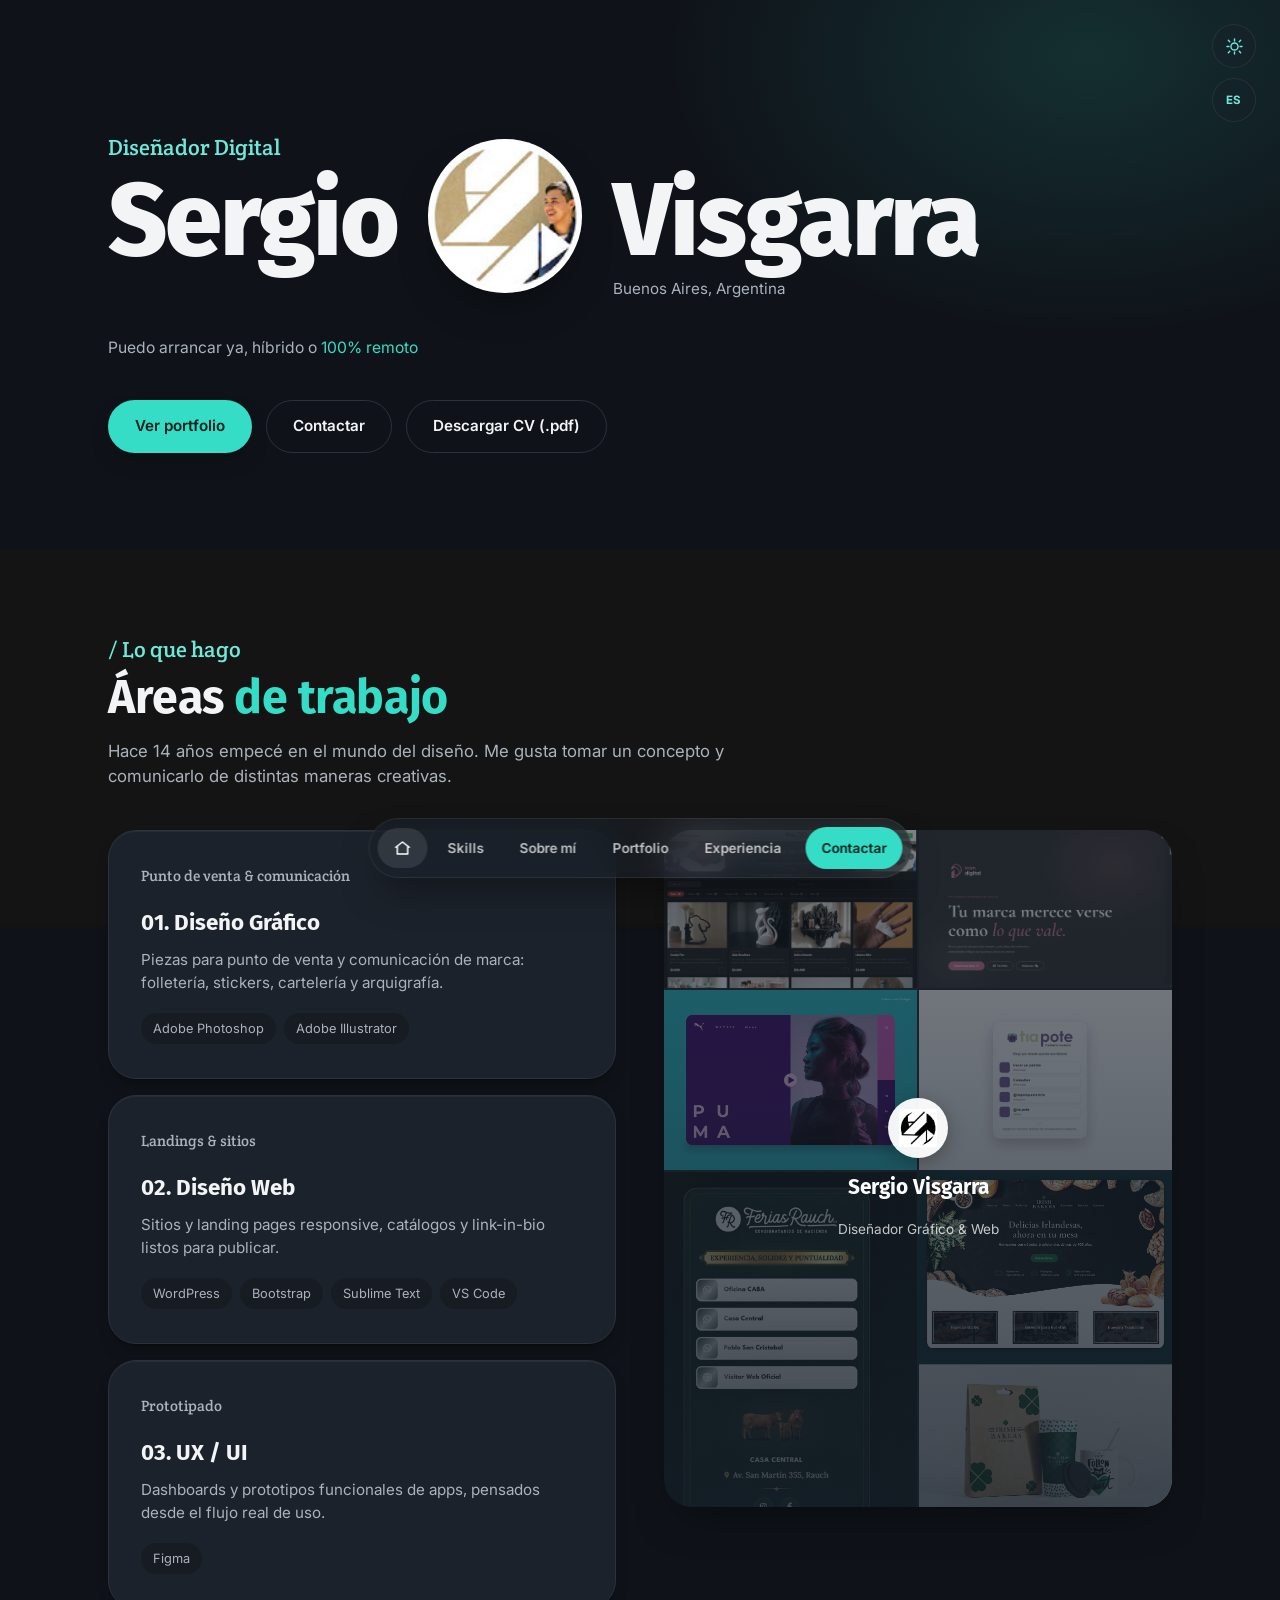
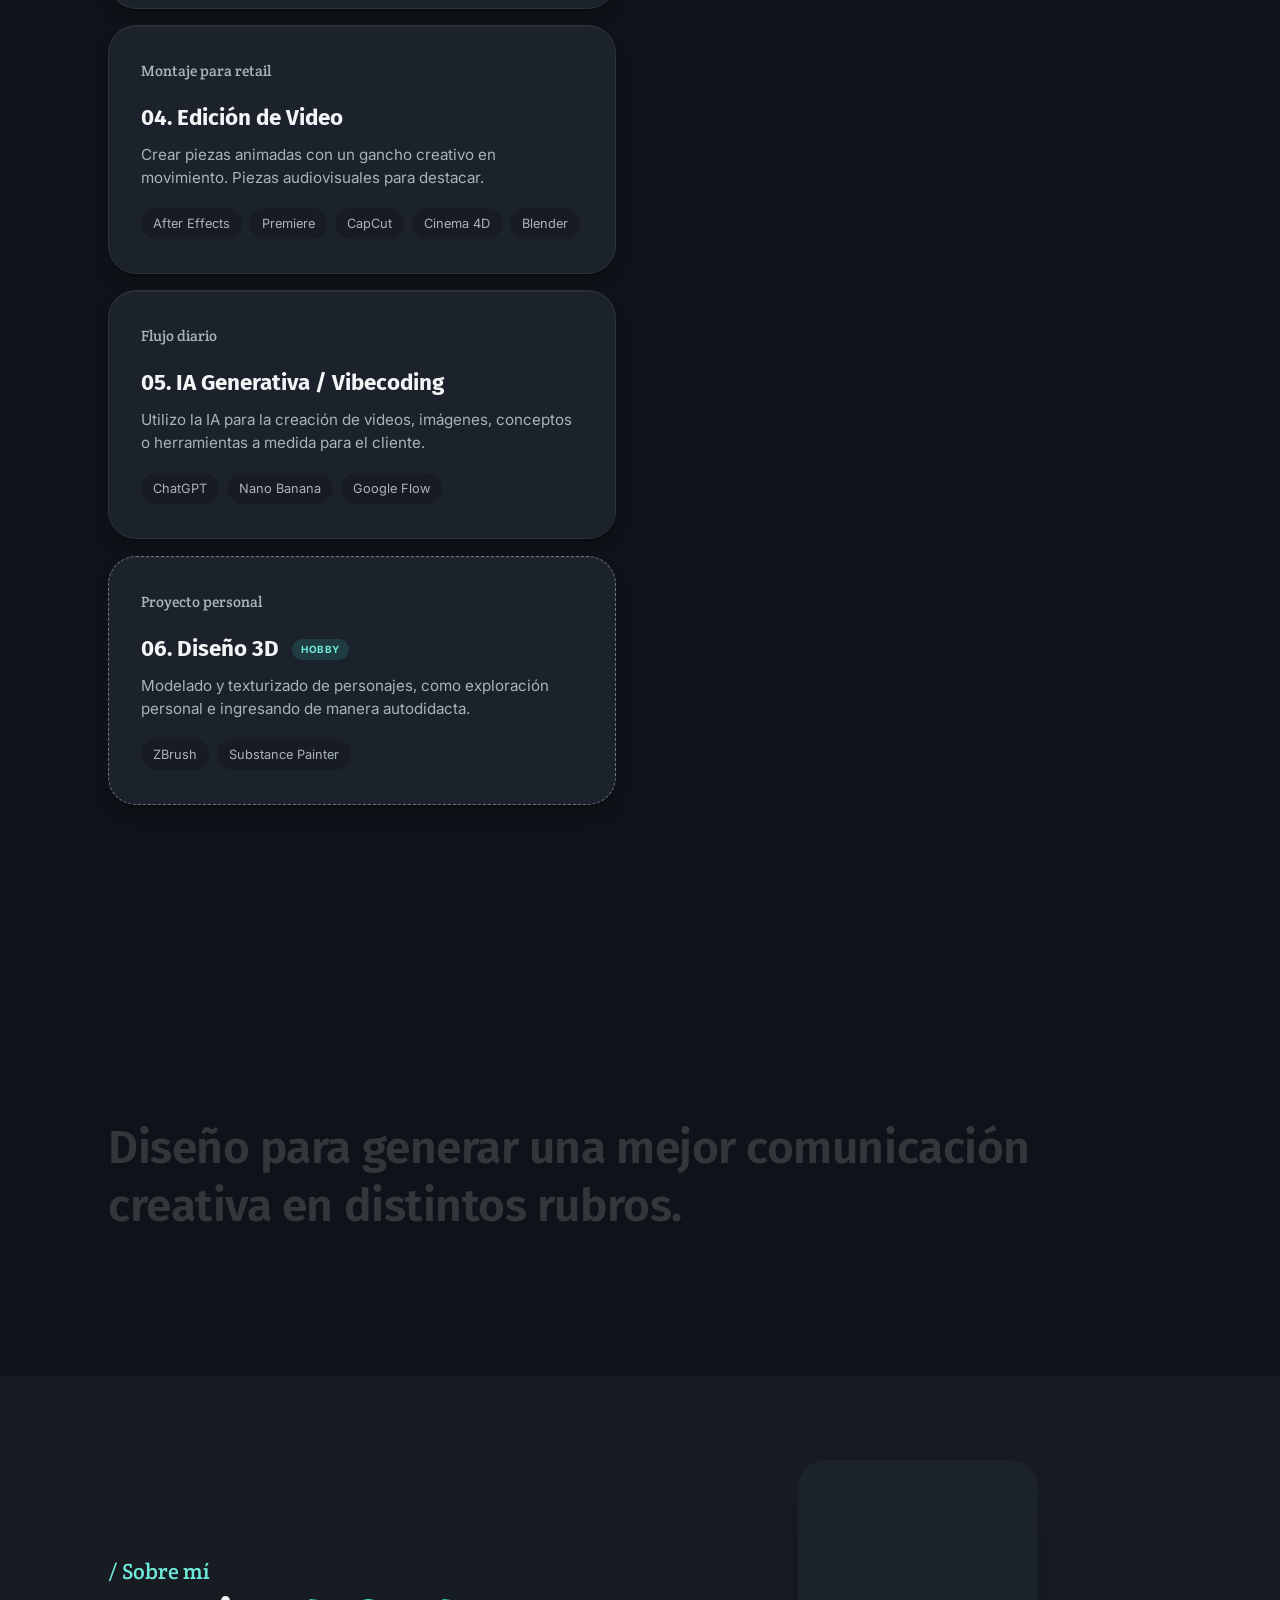
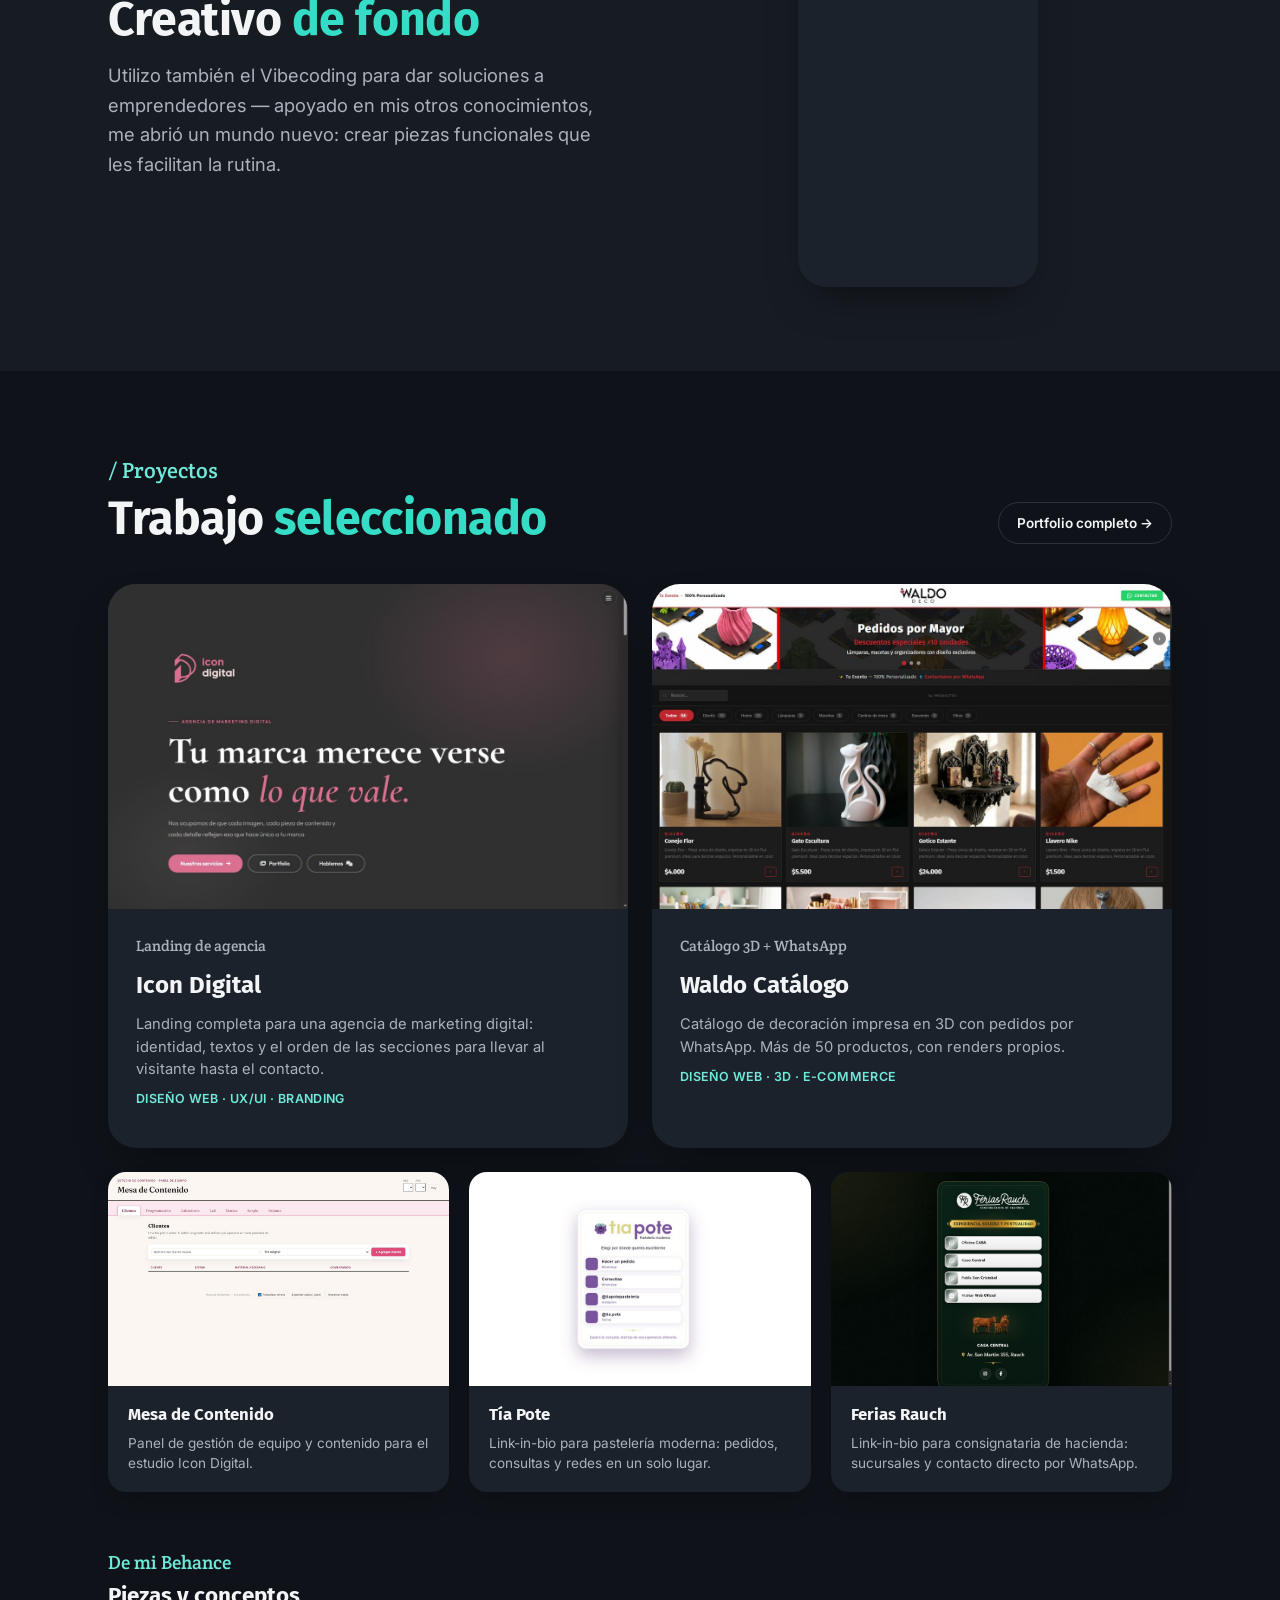
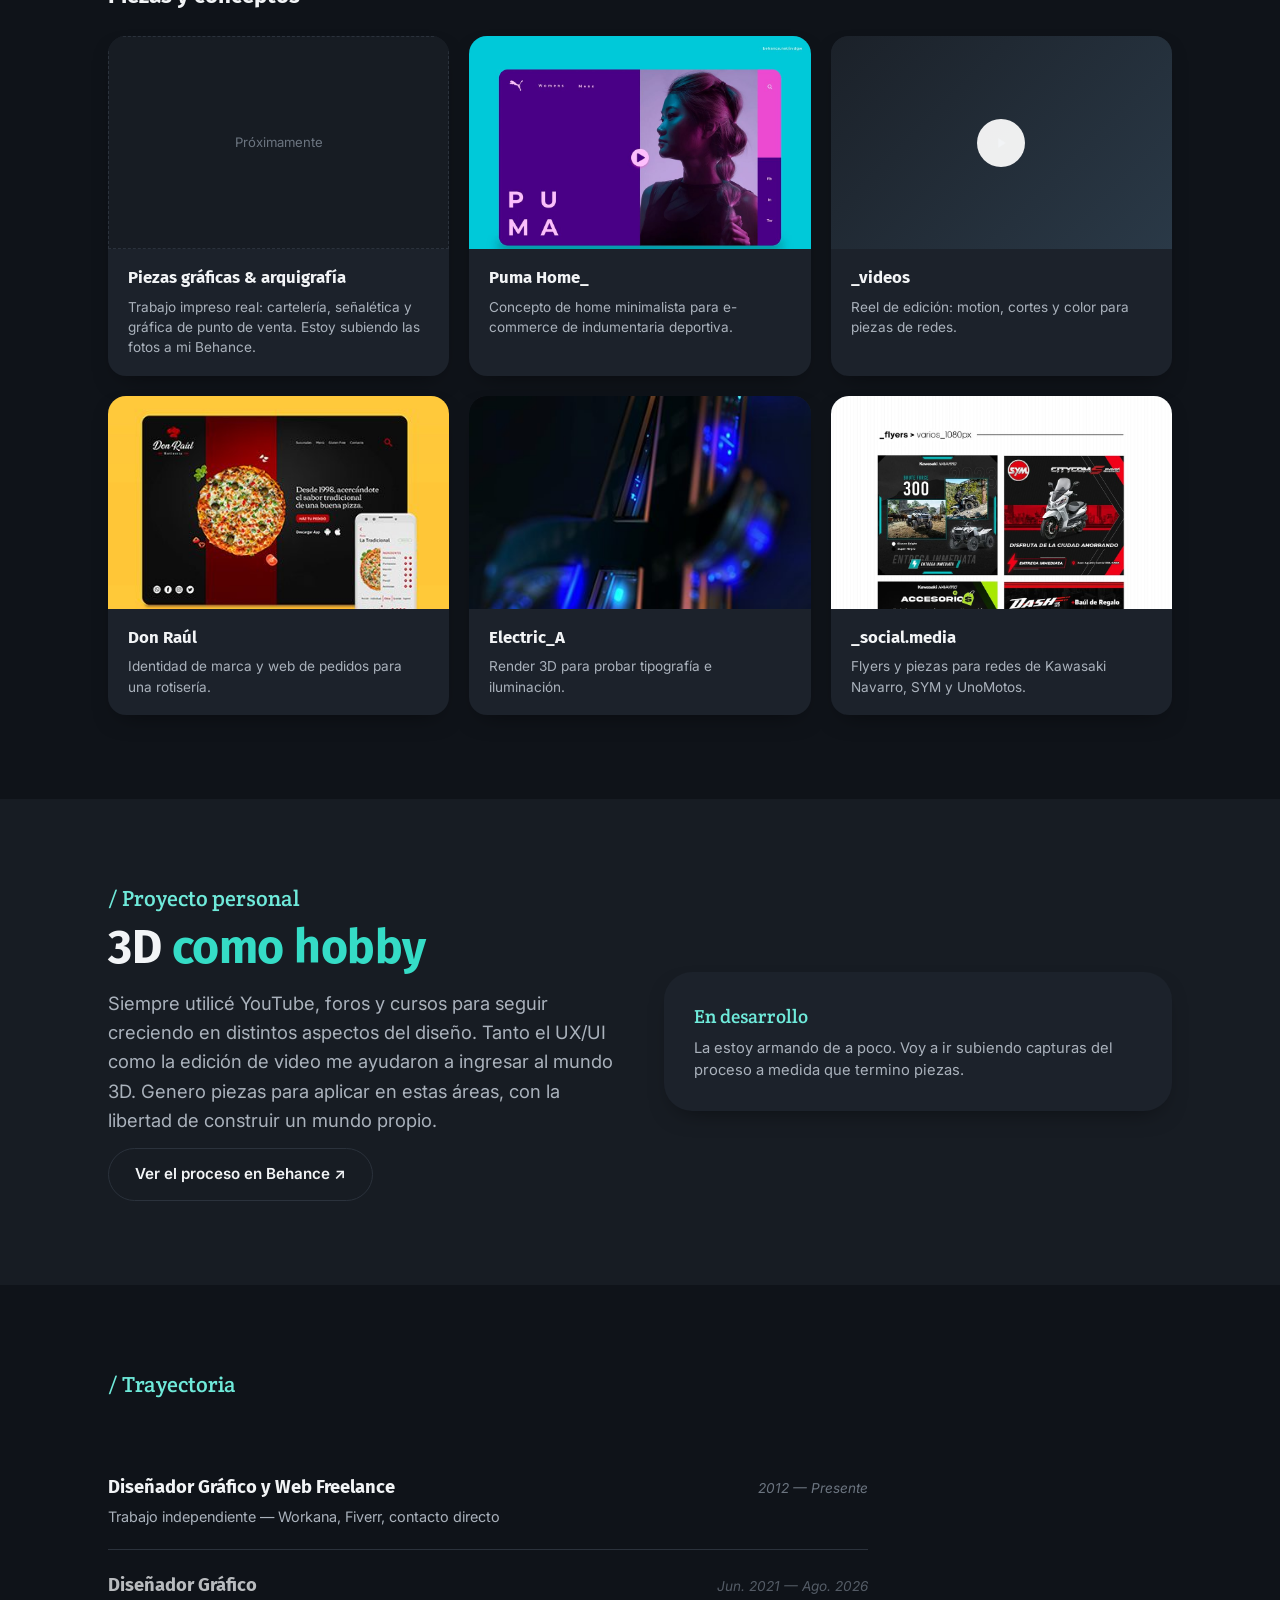
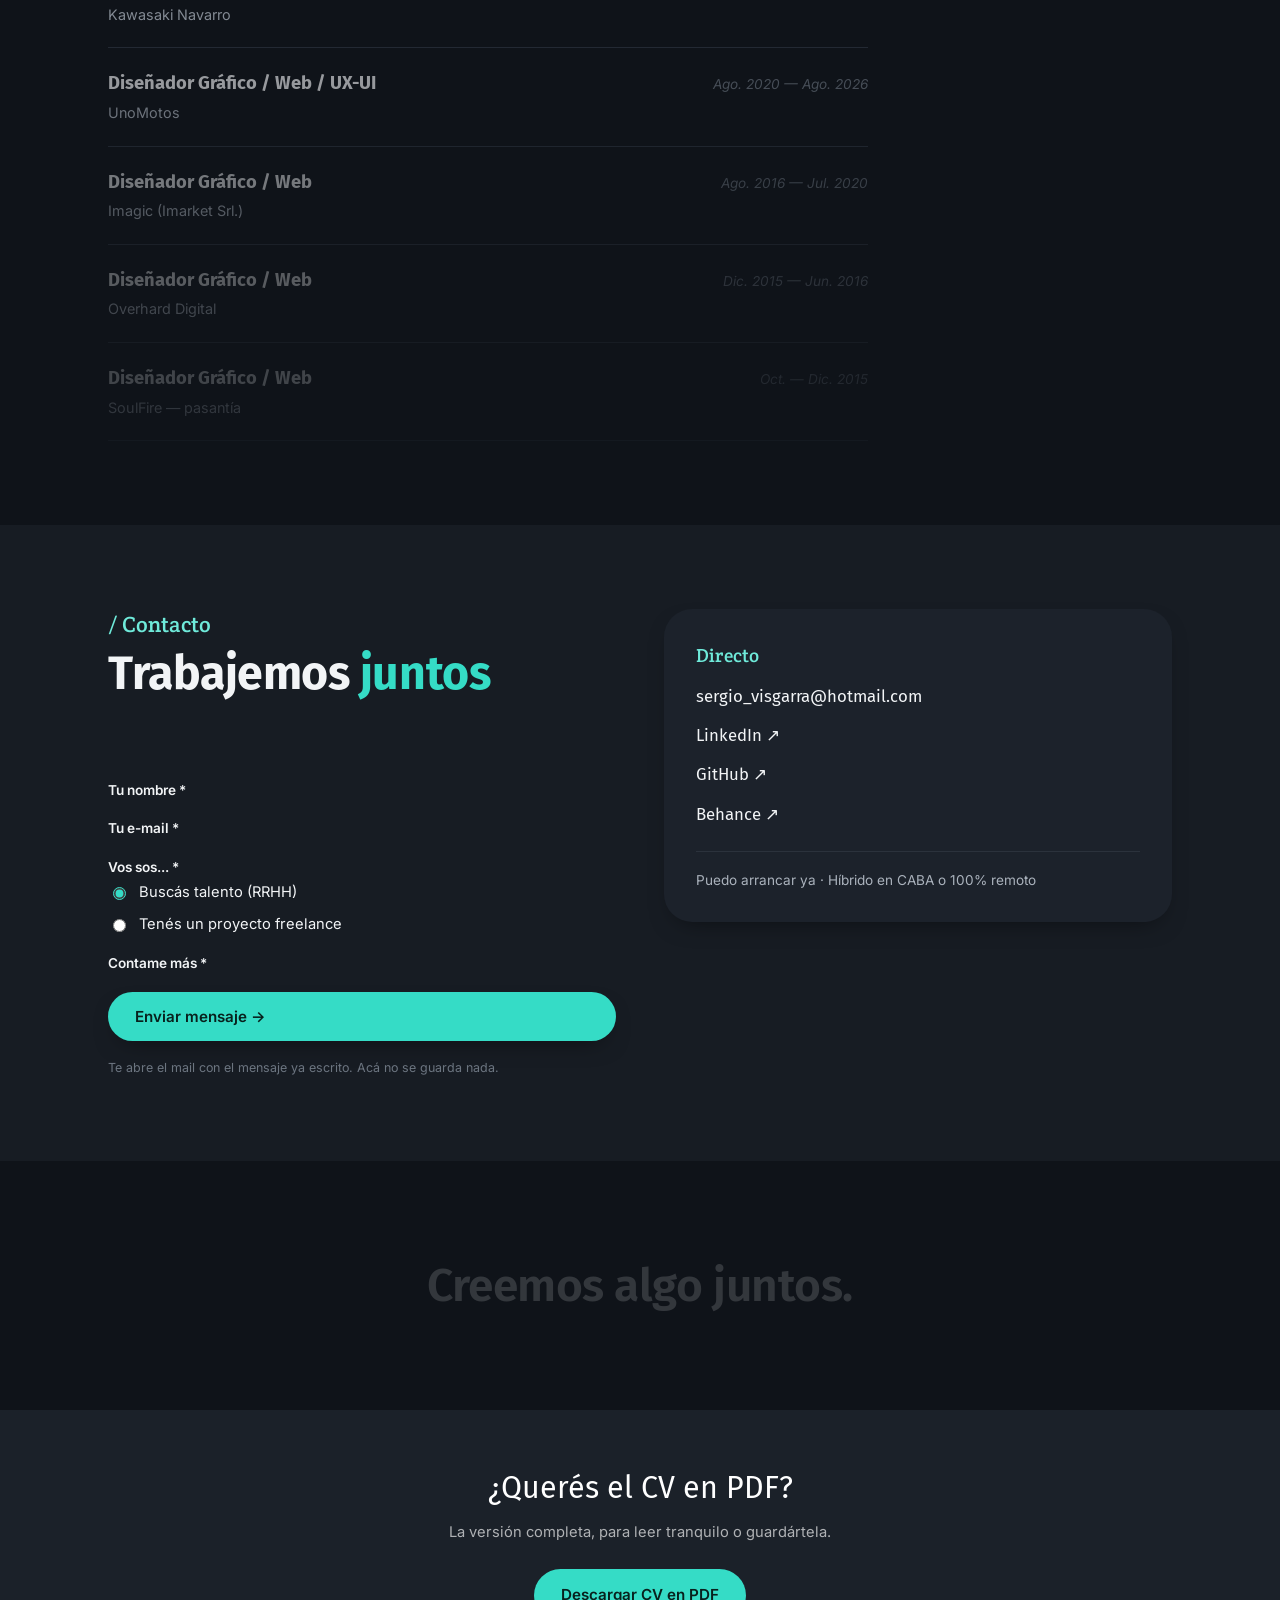
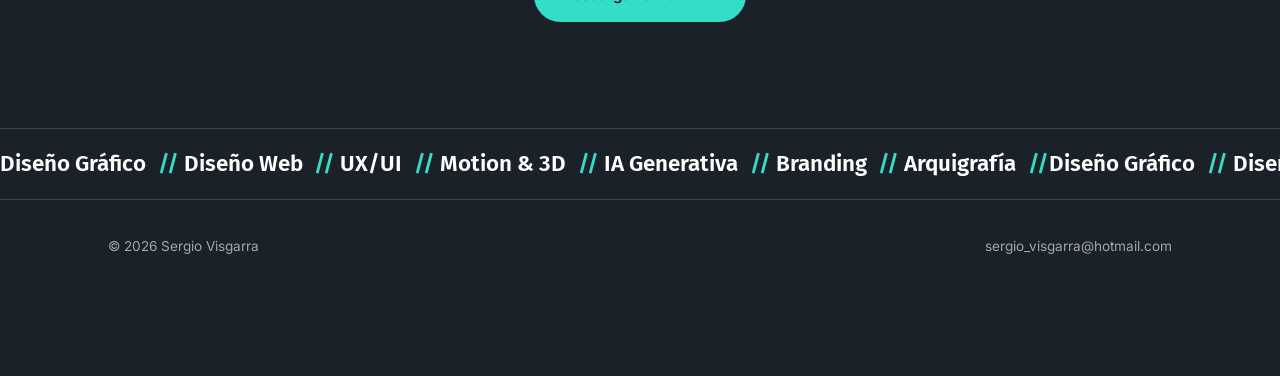
==== commit c4dfb7ef: "Fix word-reveal phrases never completing, update skills/about/statement copy Root cause of "Diseño p" ====
--- a/index.html
+++ b/index.html
@@ -119,7 +119,7 @@
     <div class="reveal-group">
       <p class="eyebrow reveal" data-i18n="sk.eyebrow">/ Lo que hago</p>
       <h2 class="h2 reveal" data-i18n="sk.h2">Áreas <span class="accent-text">de trabajo</span></h2>
-      <p class="lead reveal" data-i18n="sk.lead">Hace 14 años que voy del diseño de una pieza gráfica al render de un stand comercial, con IA generativa en el medio todos los días.</p>
+      <p class="lead reveal" data-i18n="sk.lead">Hace 14 años empecé en el mundo del diseño. Me gusta tomar un concepto y comunicarlo de distintas maneras creativas.</p>
     </div>
 
     <div class="skills-layout">
@@ -152,9 +152,9 @@
       </article>
 
       <article class="skill-card">
-        <p class="skill-tag" data-i18n="sk4.tag">Montajes para retail</p>
-        <h3>04. Motion &amp; 3D</h3>
-        <p data-i18n="sk4.desc">Montajes y visualizaciones 3D de locales y stands comerciales, piezas audiovisuales y motion.</p>
+        <p class="skill-tag" data-i18n="sk4.tag">Montaje para retail</p>
+        <h3 data-i18n="sk4.title">04. Edición de Video</h3>
+        <p data-i18n="sk4.desc">Crear piezas animadas con un gancho creativo en movimiento. Piezas audiovisuales para destacar.</p>
         <ul class="tool-list">
           <li>After Effects</li><li>Premiere</li><li>CapCut</li><li>Cinema 4D</li><li>Blender</li>
         </ul>
@@ -162,8 +162,8 @@
 
       <article class="skill-card">
         <p class="skill-tag" data-i18n="sk5.tag">Flujo diario</p>
-        <h3 data-i18n="sk5.title">05. IA Generativa</h3>
-        <p data-i18n="sk5.desc">Diseño y generación de imágenes y video con IA, como una herramienta más del día a día.</p>
+        <h3 data-i18n="sk5.title">05. IA Generativa / Vibecoding</h3>
+        <p data-i18n="sk5.desc">Utilizo la IA para la creación de videos, imágenes, conceptos o herramientas a medida para el cliente.</p>
         <ul class="tool-list">
           <li>ChatGPT</li><li>Nano Banana</li><li>Google Flow</li>
         </ul>
@@ -171,8 +171,8 @@
 
       <article class="skill-card skill-card--hobby">
         <p class="skill-tag" data-i18n="sk6.tag">Proyecto personal</p>
-        <h3>06. 3D <span class="tag-hobby">Hobby</span></h3>
-        <p data-i18n="sk6.desc">Modelado y texturizado de personajes, como exploración personal fuera del trabajo diario.</p>
+        <h3><span data-i18n="sk6.title">06. Diseño 3D</span> <span class="tag-hobby">Hobby</span></h3>
+        <p data-i18n="sk6.desc">Modelado y texturizado de personajes, como exploración personal e ingresando de manera autodidacta.</p>
         <ul class="tool-list">
           <li>ZBrush</li><li>Substance Painter</li>
         </ul>
@@ -211,7 +211,7 @@
 <!-- ============ STATEMENT (se revela palabra por palabra con el scroll) ============ -->
 <section class="statement" id="statement">
   <div class="wrap">
-    <p class="statement-text word-reveal" id="statementText" data-i18n="st.text">Diseño para generar una mejor comunicación creativa en distintos rubros de Latinoamérica.</p>
+    <p class="statement-text word-reveal" id="statementText" data-i18n="st.text">Diseño para generar una mejor comunicación creativa en distintos rubros.</p>
   </div>
 </section>
 
@@ -222,9 +222,9 @@
       <p class="eyebrow reveal" data-i18n="ab.eyebrow">/ Sobre mí</p>
       <h2 class="h2 reveal" data-i18n="ab.h2">Creativo <span class="accent-text">de fondo</span></h2>
       <p class="about-text reveal" id="aboutText" data-i18n="ab.text">
-        Ahora mismo ando metido en el diseño de personajes 3D y el vibecoding. Las uso para
-        ayudar a pequeñas empresas a resolver el día a día, tanto en lo visual como en la
-        forma de trabajar.
+        Utilizo también el Vibecoding para dar soluciones a emprendedores — apoyado en mis
+        otros conocimientos, me abrió un mundo nuevo: crear piezas funcionales que les
+        facilitan la rutina.
       </p>
       <button class="about-more reveal" id="aboutMoreBtn" type="button" hidden>Ver más ↓</button>
     </div>
@@ -339,9 +339,10 @@
       <p class="eyebrow" data-i18n="d3.eyebrow">/ Proyecto personal</p>
       <h2 class="h2" data-i18n="d3.h2">3D <span class="accent-text">como hobby</span></h2>
       <p class="about-text" data-i18n="d3.text">
-        Por fuera del trabajo vengo metiéndome en modelado y texturizado de personajes con ZBrush y
-        Substance Painter. Todavía es un juego más que un servicio, pero el proceso de cada
-        pieza lo voy subiendo a mi Behance.
+        Siempre utilicé YouTube, foros y cursos para seguir creciendo en distintos aspectos
+        del diseño. Tanto el UX/UI como la edición de video me ayudaron a ingresar al mundo
+        3D. Genero piezas para aplicar en estas áreas, con la libertad de construir un mundo
+        propio.
       </p>
       <a href="https://www.behance.net/svdgw" target="_blank" rel="noopener" class="btn btn-outline" data-i18n="d3.cta">Ver el proceso en Behance ↗</a>
     </div>
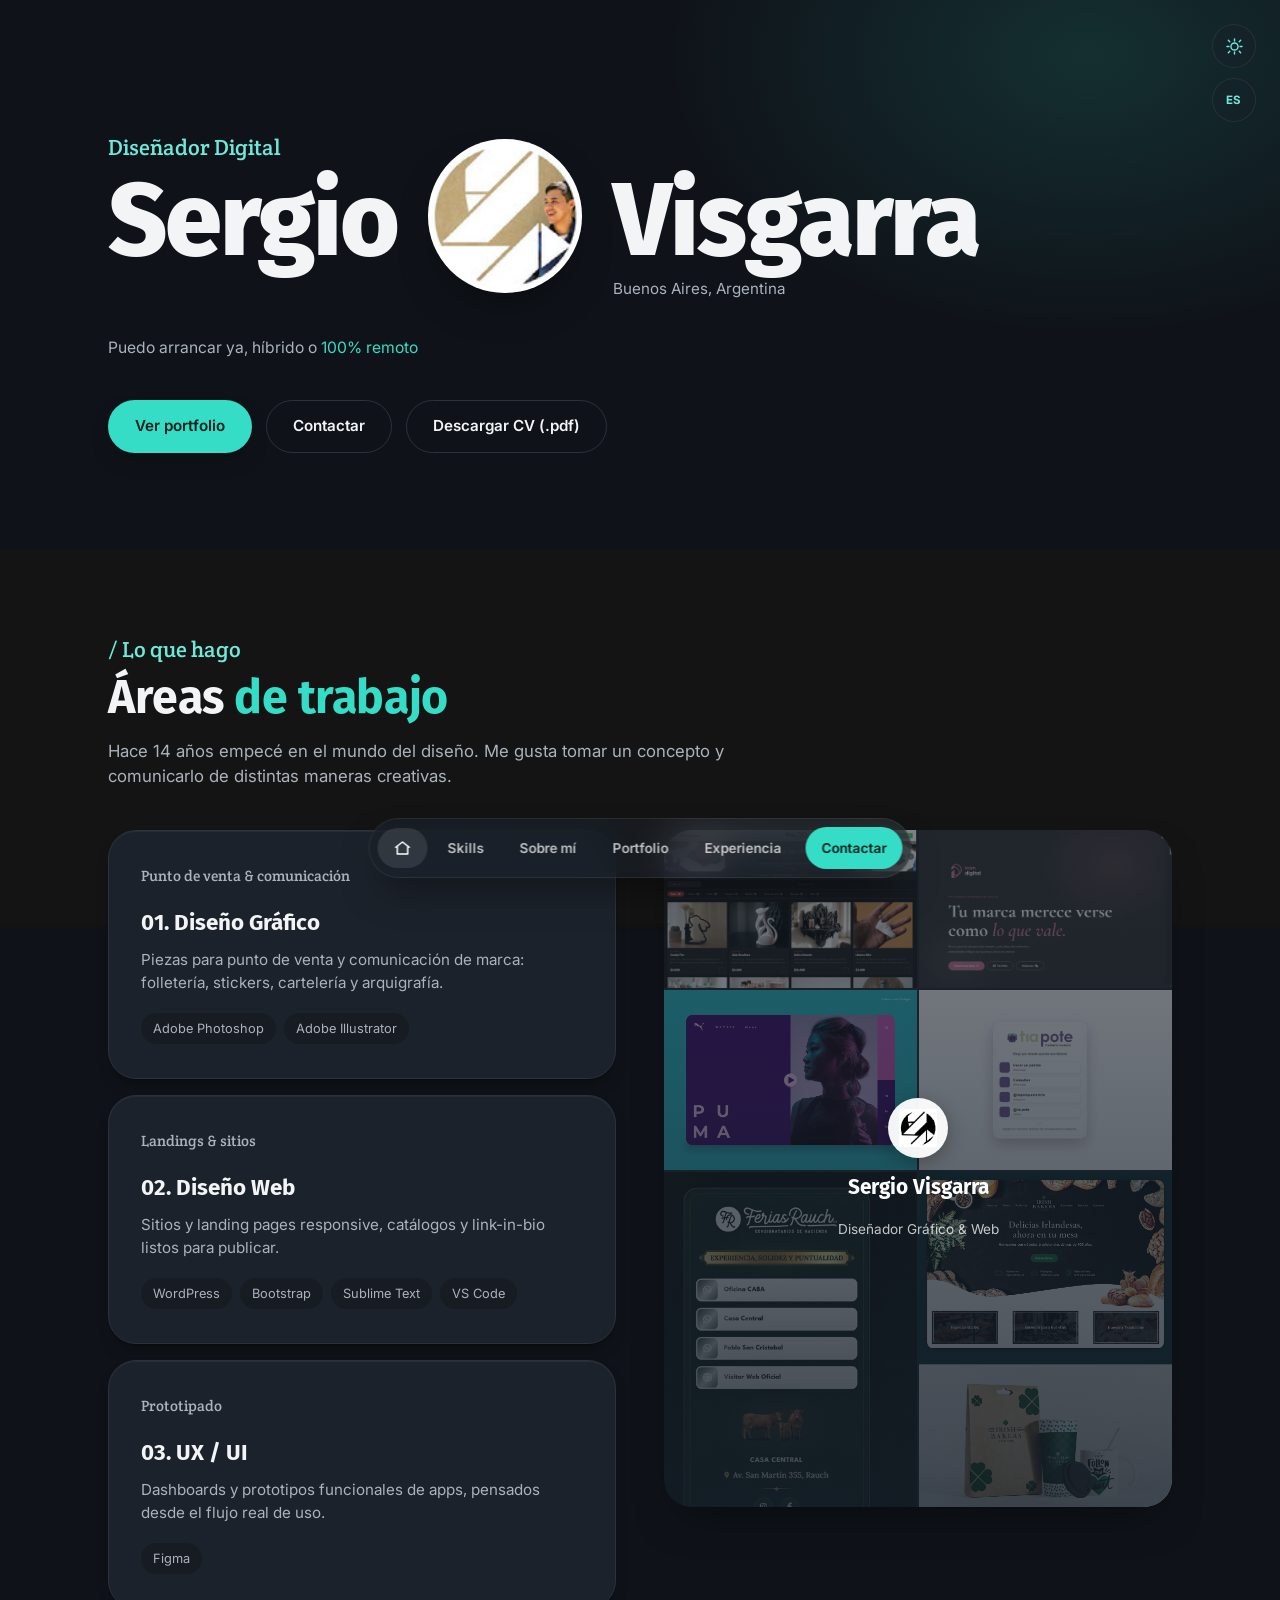
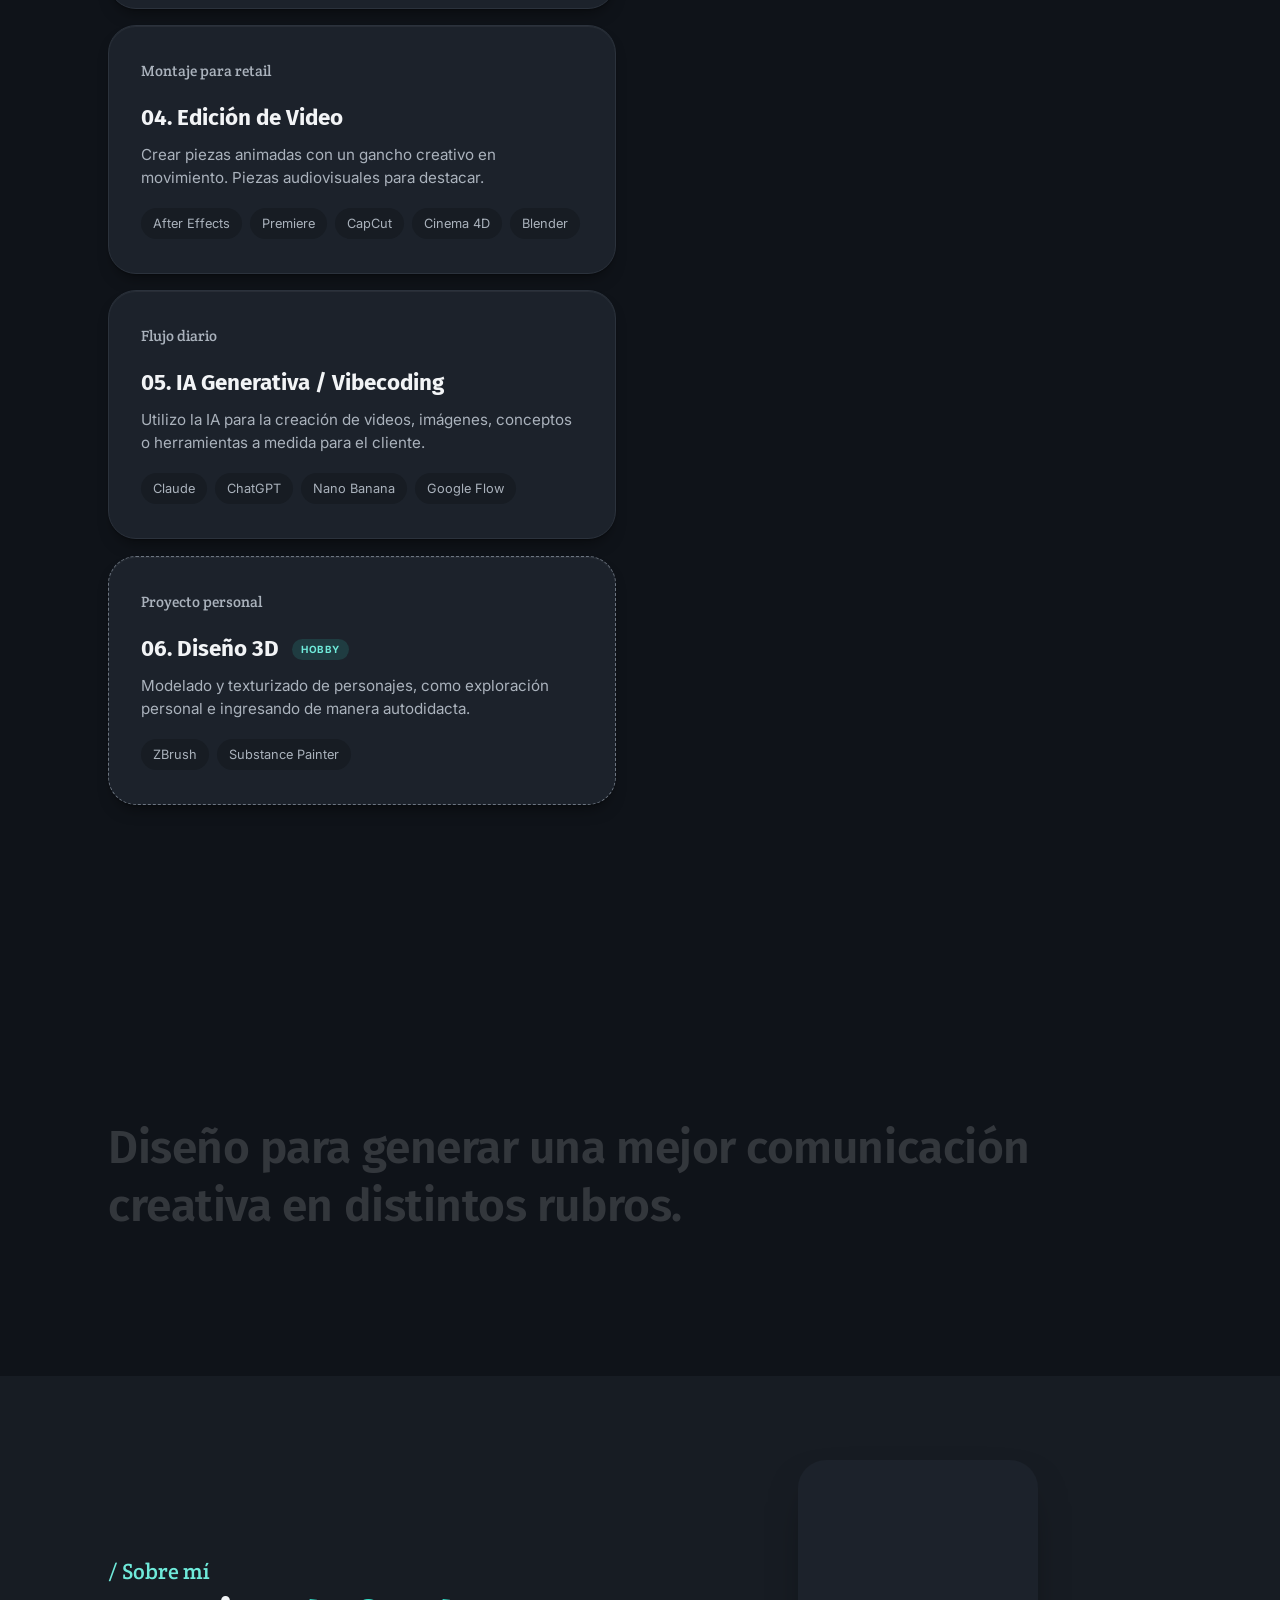
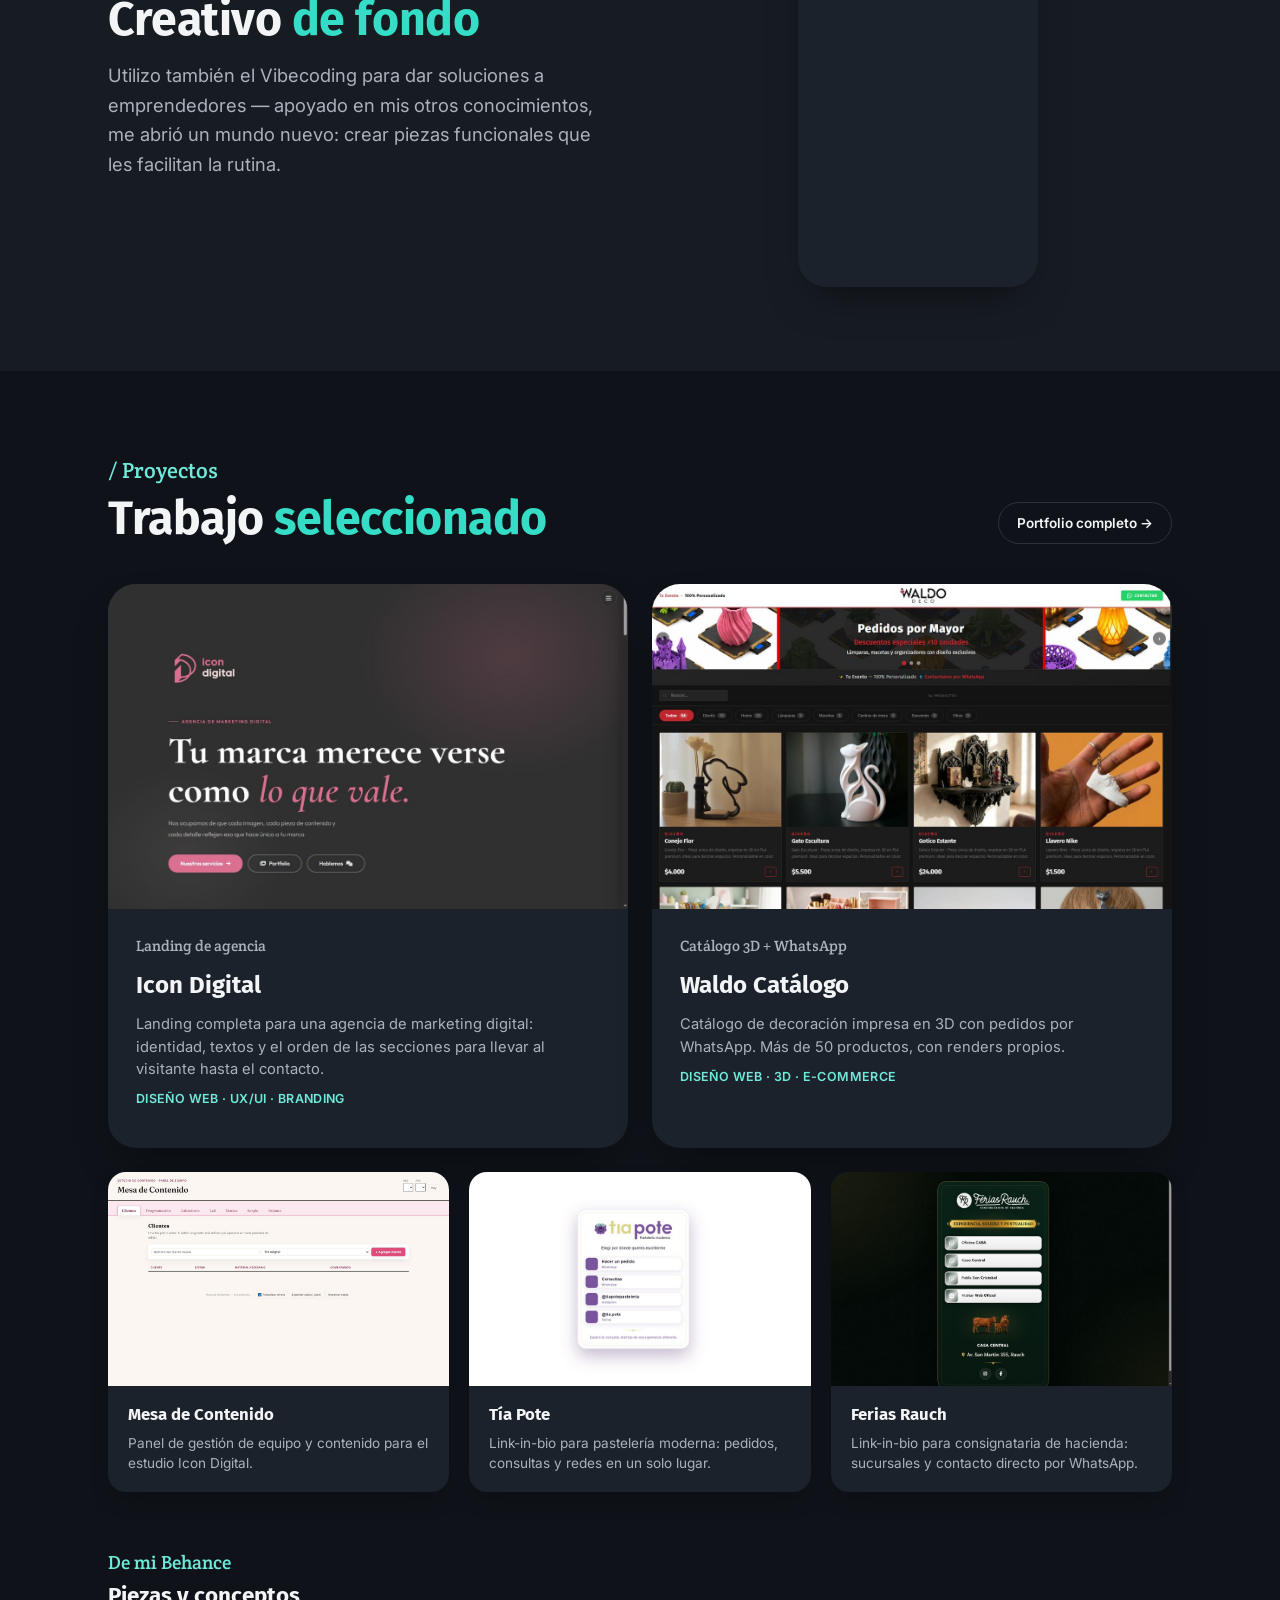
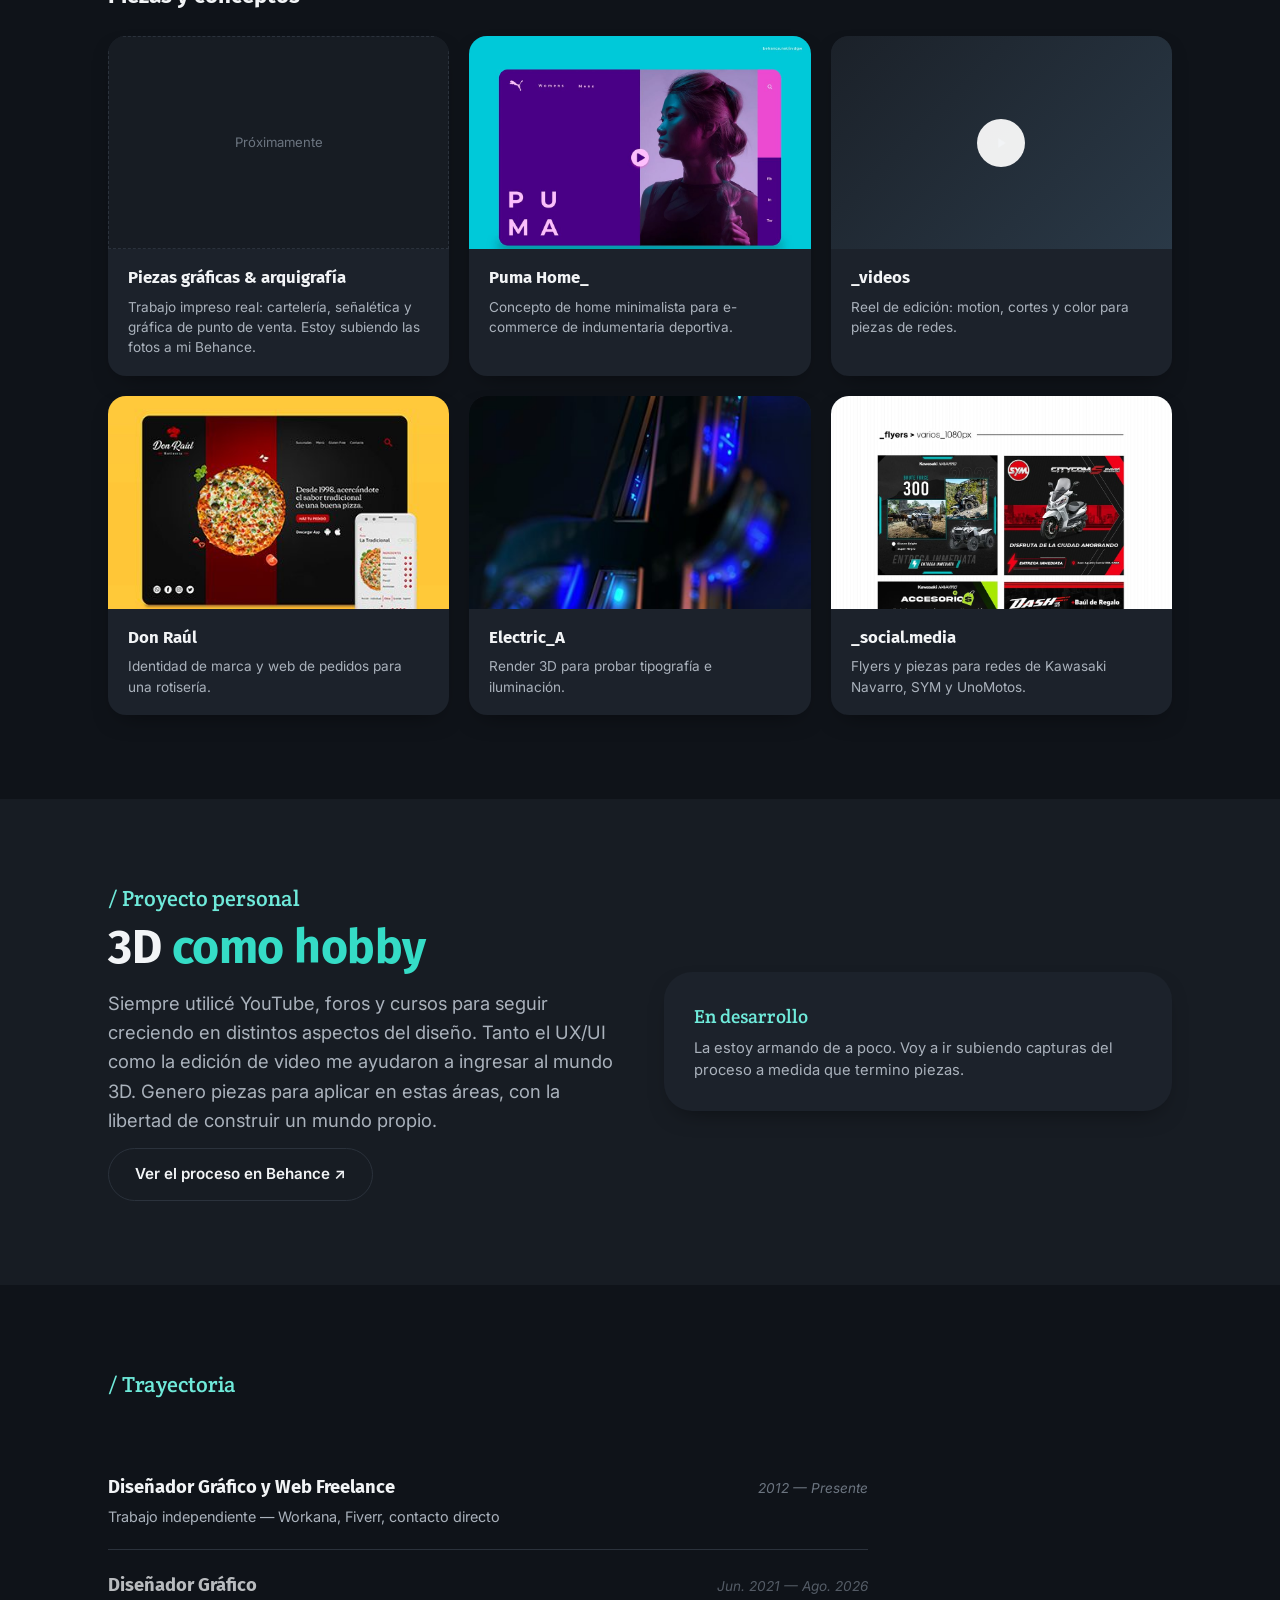
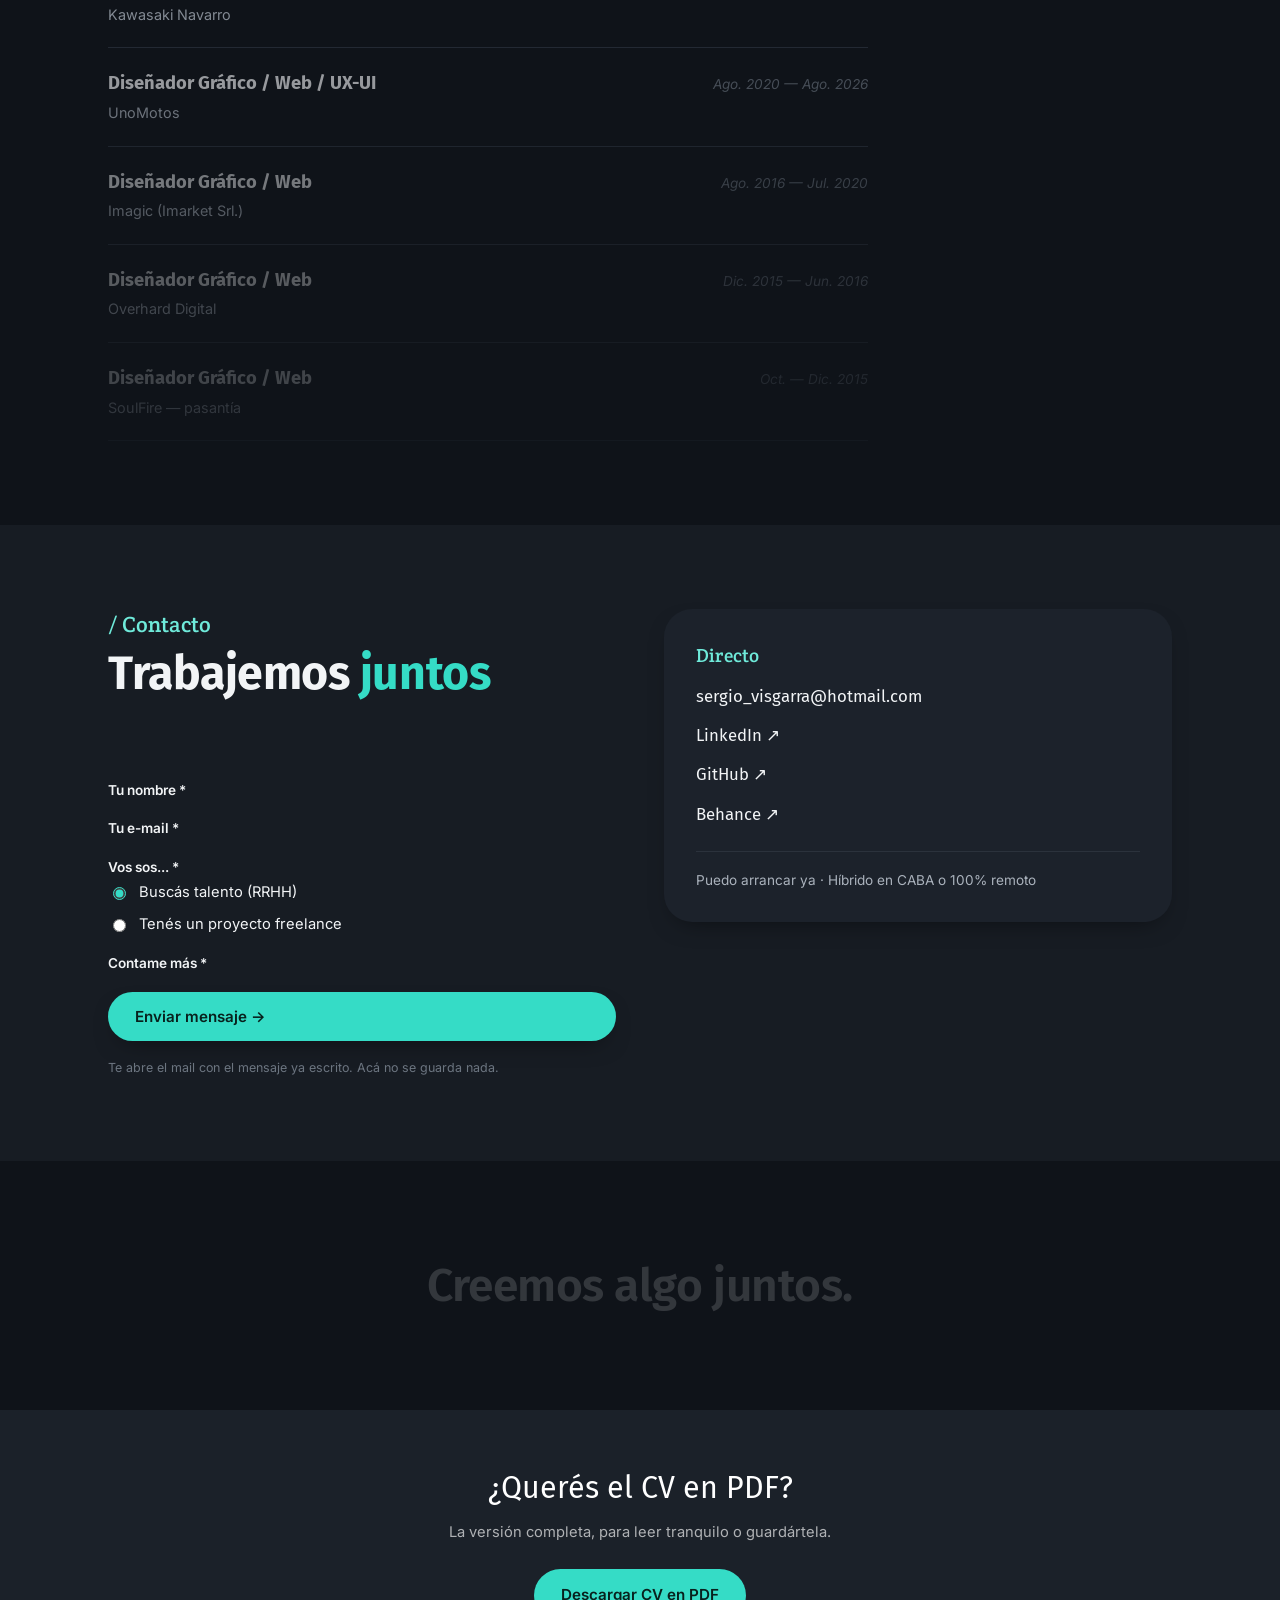
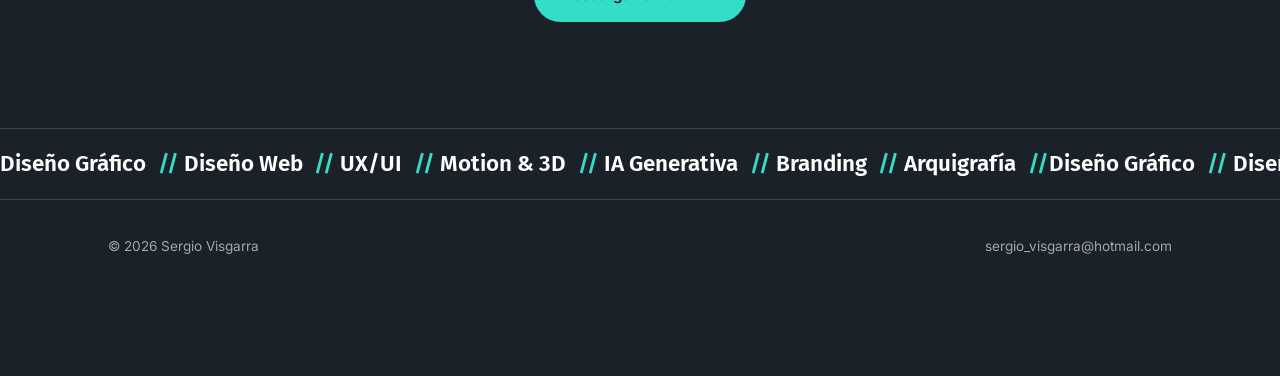
==== commit 2f4f607c: "Add Claude to the IA Generativa / Vibecoding tool list Co-Authored-By: Claude Sonnet 5 <noreply@anth" ====
--- a/index.html
+++ b/index.html
@@ -165,7 +165,7 @@
         <h3 data-i18n="sk5.title">05. IA Generativa / Vibecoding</h3>
         <p data-i18n="sk5.desc">Utilizo la IA para la creación de videos, imágenes, conceptos o herramientas a medida para el cliente.</p>
         <ul class="tool-list">
-          <li>ChatGPT</li><li>Nano Banana</li><li>Google Flow</li>
+          <li>Claude</li><li>ChatGPT</li><li>Nano Banana</li><li>Google Flow</li>
         </ul>
       </article>
 
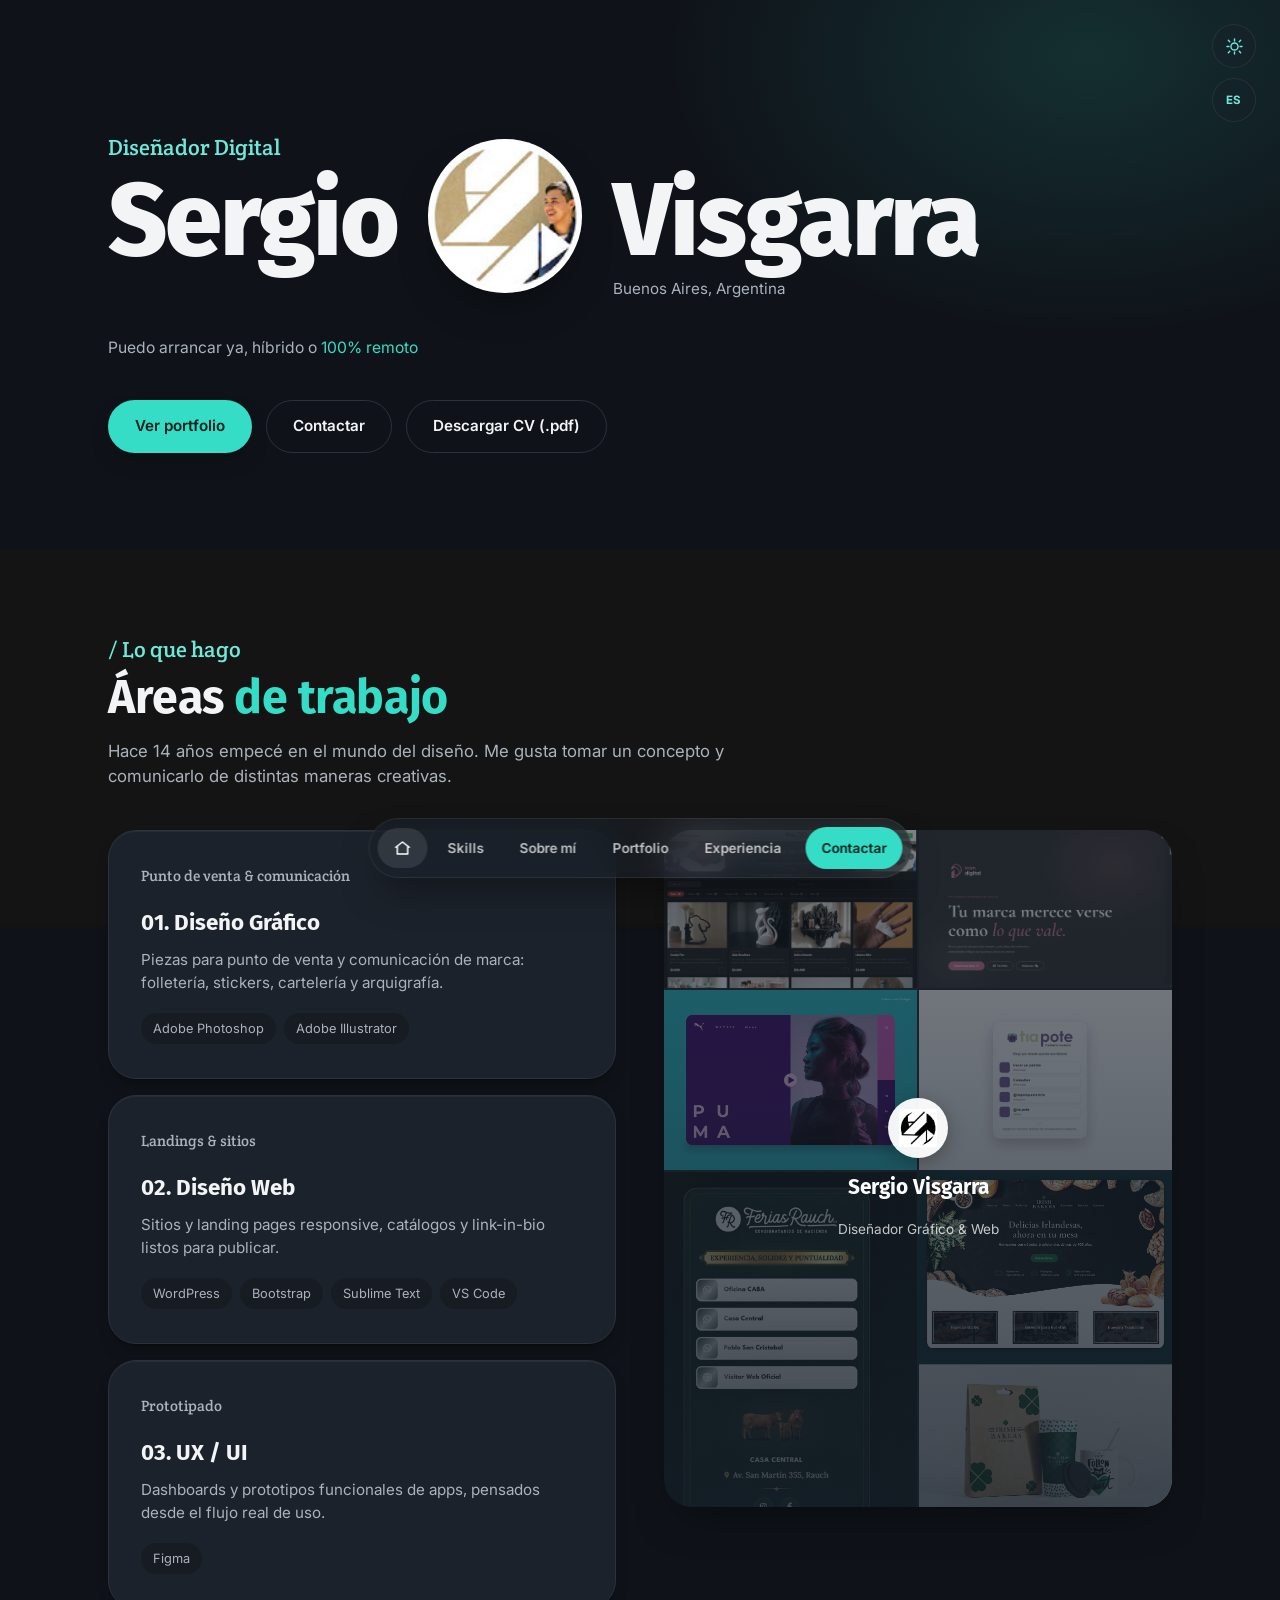
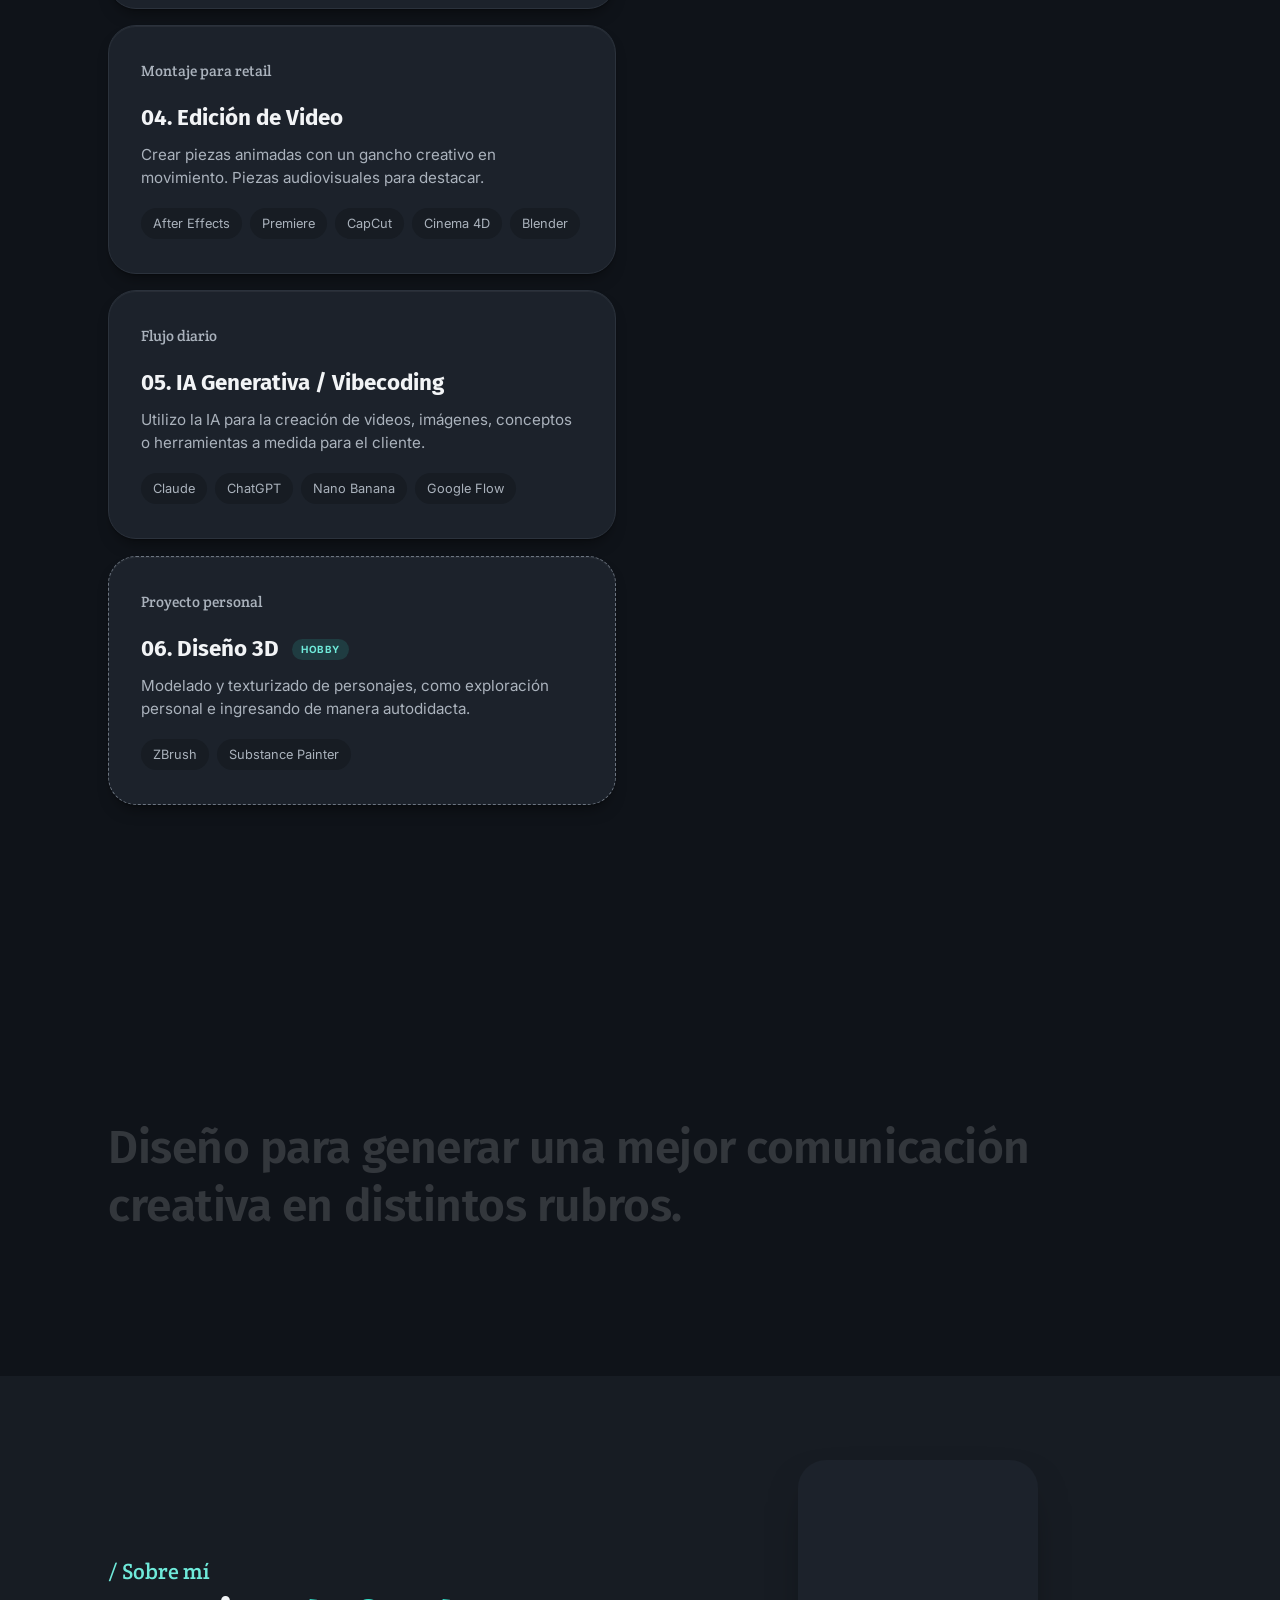
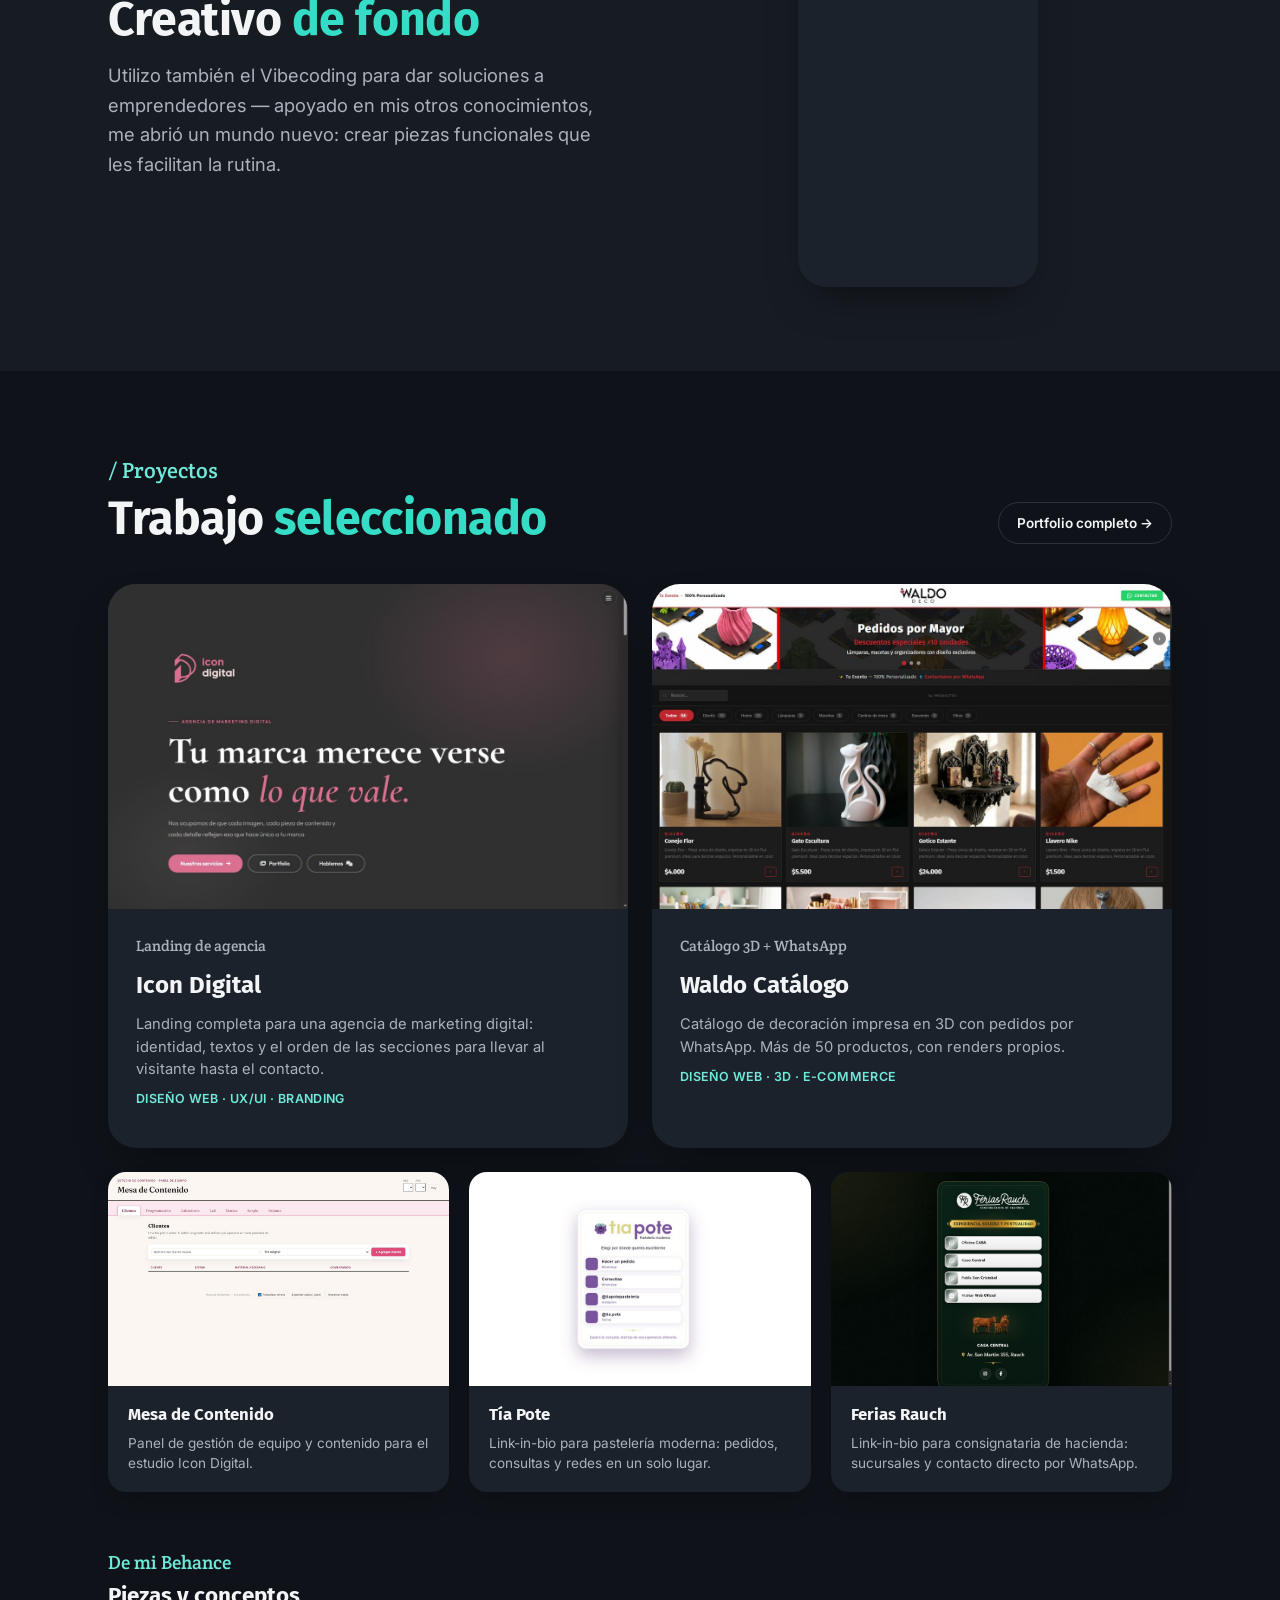
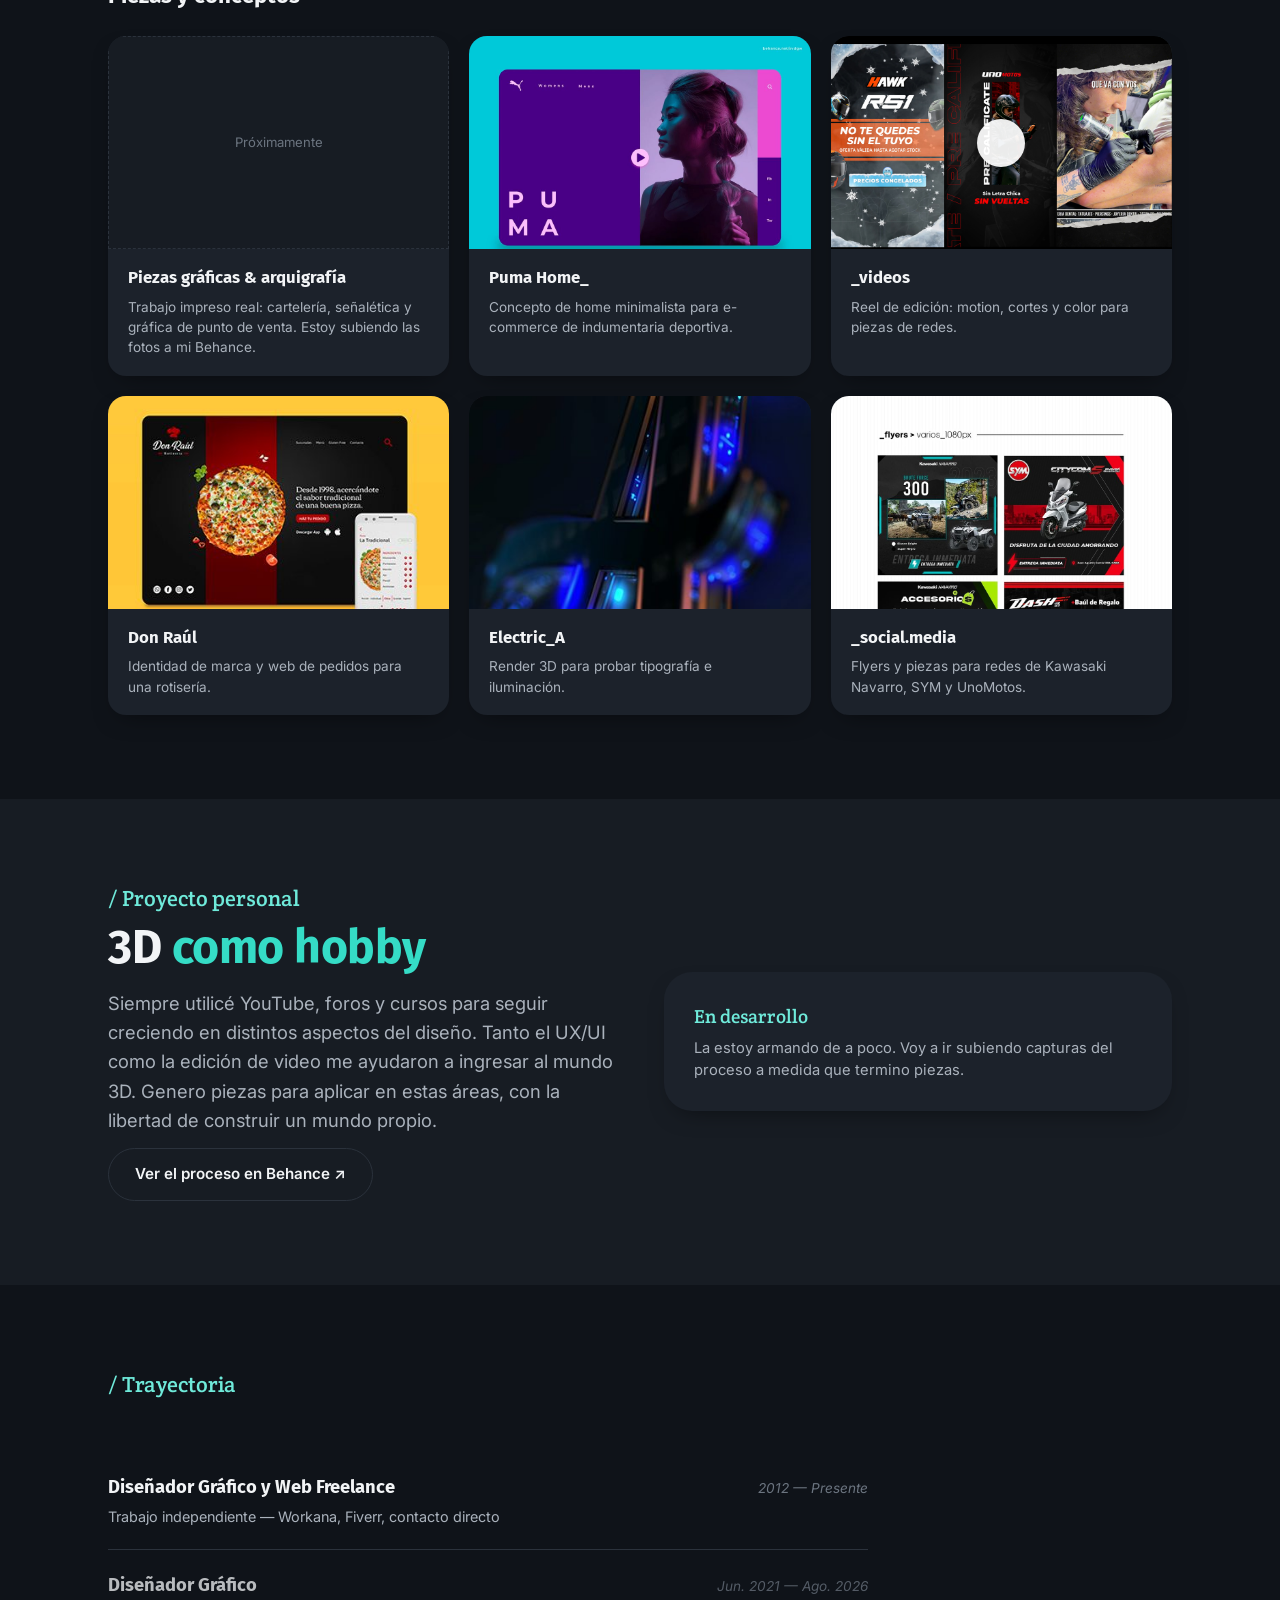
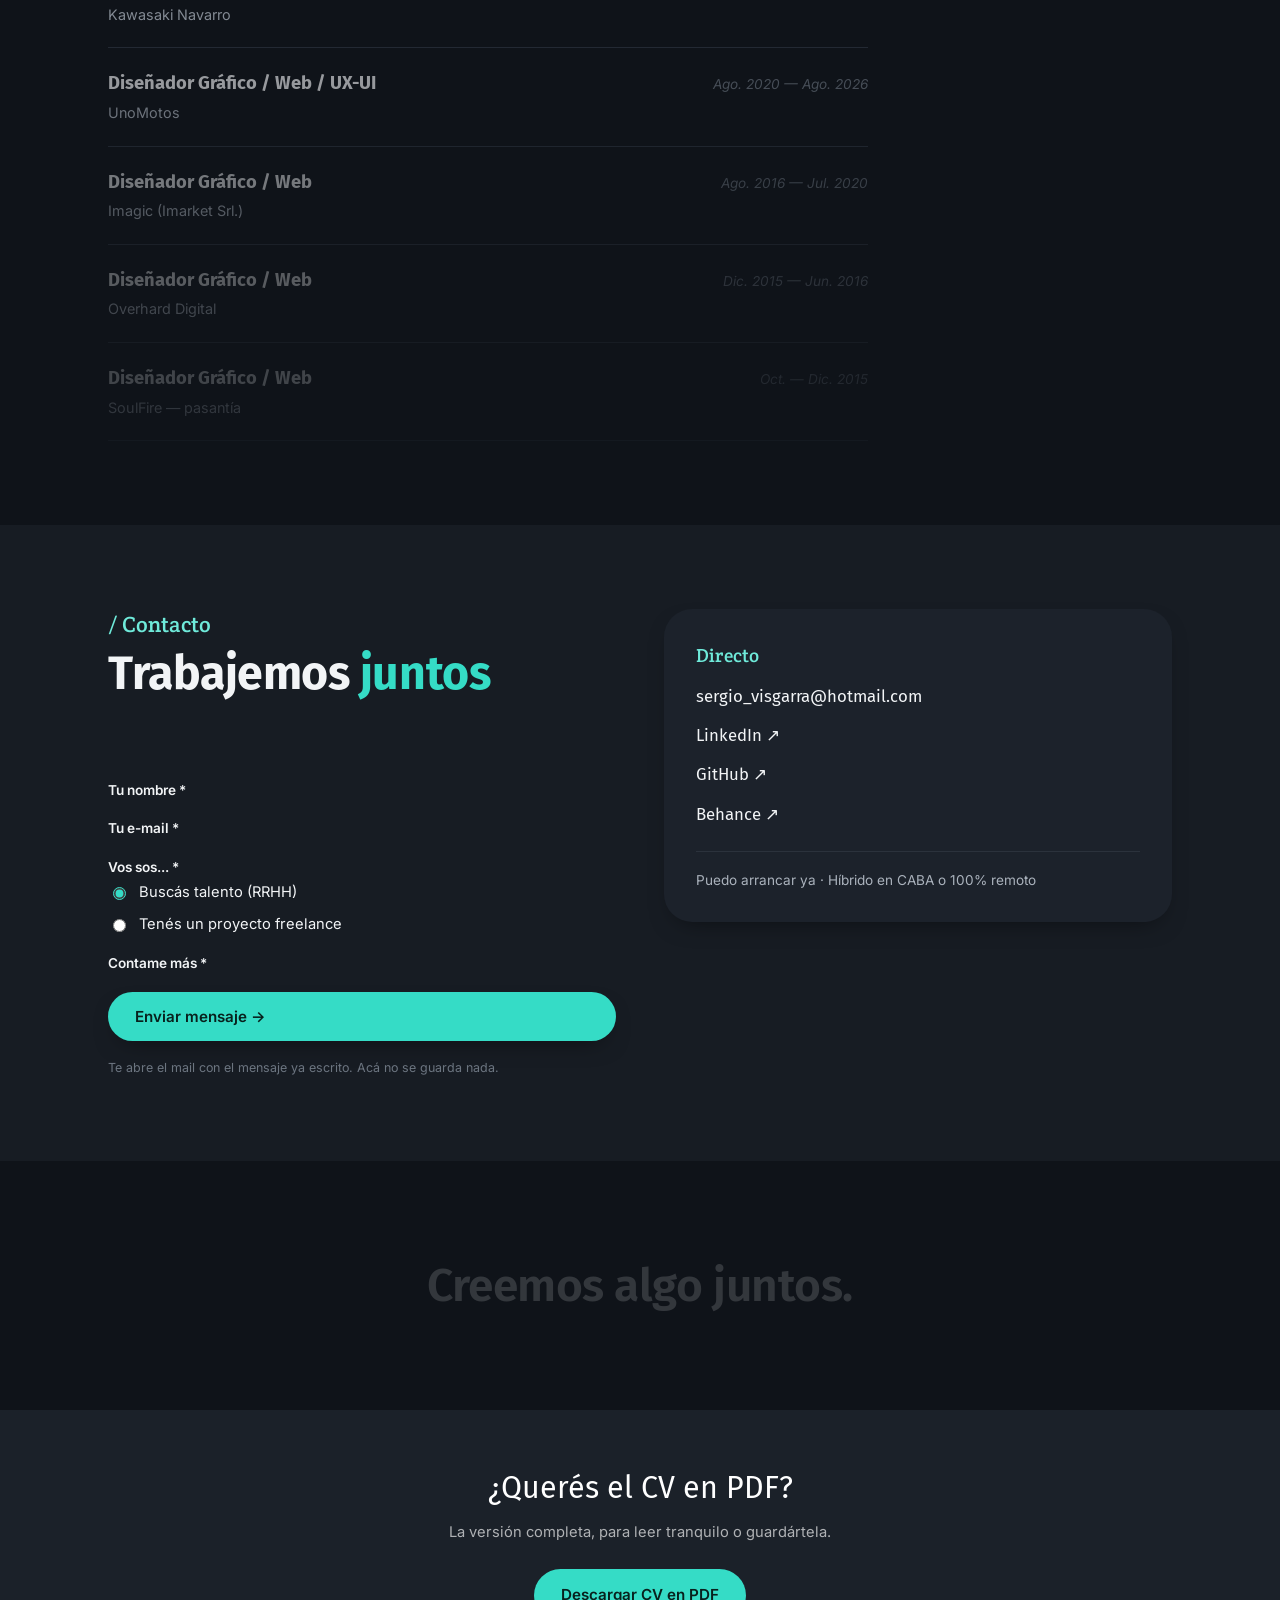
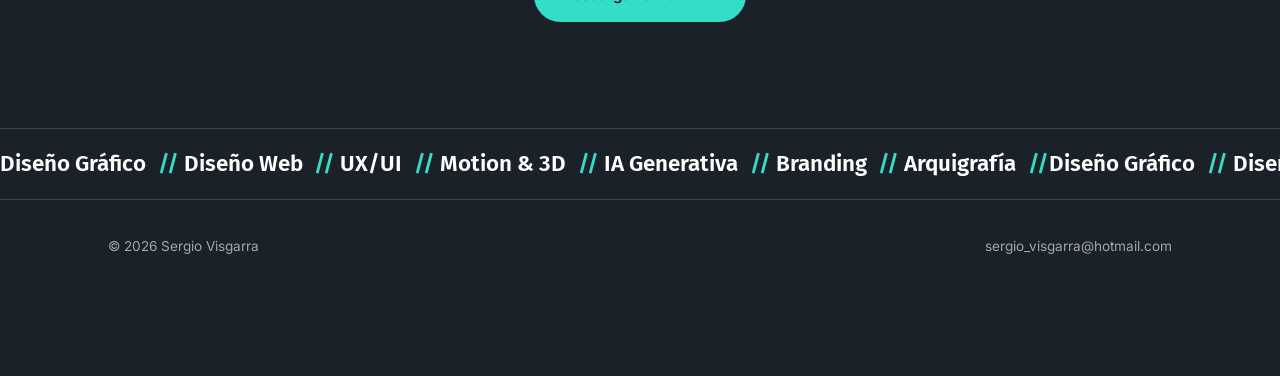
==== commit 08d48878: "Add cover image to _videos Behance card Co-Authored-By: Claude Opus 5.5 <noreply@anthropic.com>" ====
--- a/index.html
+++ b/index.html
@@ -228,11 +228,12 @@
       </p>
       <button class="about-more reveal" id="aboutMoreBtn" type="button" hidden>Ver más ↓</button>
     </div>
-    <!-- reel corto en loop, en vez de la ficha de stats — de a poco se van a sumar
-         más videos horizontales acá (este todavía está en formato vertical) -->
+    <!-- reel en loop generado con Remotion (proyecto en Claude/sergio-reel): Web,
+         Branding & Gráfico y UX/UI con trabajos reales. Vertical 9:16, sin audio
+         (muted es obligatorio para que el autoplay funcione en todos los navegadores) -->
     <div class="about-media reveal">
-      <video class="about-media-video" autoplay muted loop playsinline preload="metadata" aria-label="Reel de trabajos de Sergio Visgarra">
-        <source src="https://pub-9e93c1d149f9435cbb6bc1e7a068f42d.r2.dev/porunmate-1.mp4" type="video/mp4">
+      <video class="about-media-video" autoplay muted loop playsinline preload="metadata" aria-label="Reel de trabajos de Sergio Visgarra: diseño web, branding y UX/UI">
+        <source src="assets/video/sobre-mi-reel.mp4" type="video/mp4">
       </video>
     </div>
   </div>
@@ -306,6 +307,7 @@
       </a>
       <a class="grid-card grid-card--video reveal" href="https://www.behance.net/gallery/144928817/Videos_variosae" data-process="Reel de edición para piezas de redes: motion graphics, cortes al ritmo y corrección de color, en After Effects y Premiere." data-process-en="Editing reel for social media pieces: motion graphics, rhythm cuts and color correction, done in After Effects and Premiere." target="_blank" rel="noopener">
         <div class="grid-img grid-img--video">
+          <img src="assets/img/behance-videos.jpg" alt="Piezas de video para redes: Hawk RS1, Uno Motos y estudio de tatuajes" loading="lazy">
           <span class="play-btn" aria-hidden="true">
             <svg width="16" height="16" viewBox="0 0 24 24" fill="none"><path d="M8 5v14l11-7L8 5z" fill="currentColor"/></svg>
           </span>
--- a/css/style.css
+++ b/css/style.css
@@ -640,10 +640,14 @@
 .grid-card h4{ font-family:var(--font-head); font-size:1.05rem; margin:16px 20px 6px; }
 .grid-card p{ color:var(--ink-soft); font-size:.85rem; margin:0 20px 18px; }
 .grid-img--video{
+  position:relative;
   display:flex; align-items:center; justify-content:center;
   background:linear-gradient(135deg, var(--dock-bg) 0%, #2A3947 100%);
 }
+.grid-img--video img{ position:absolute; inset:0; object-position:center; }
 .grid-img--video .play-btn{
+  position:relative; z-index:1;
+  box-shadow:0 6px 20px rgba(0,0,0,.35);
   width:48px; height:48px;
   border-radius:50%;
   background:rgba(255,255,255,.92);
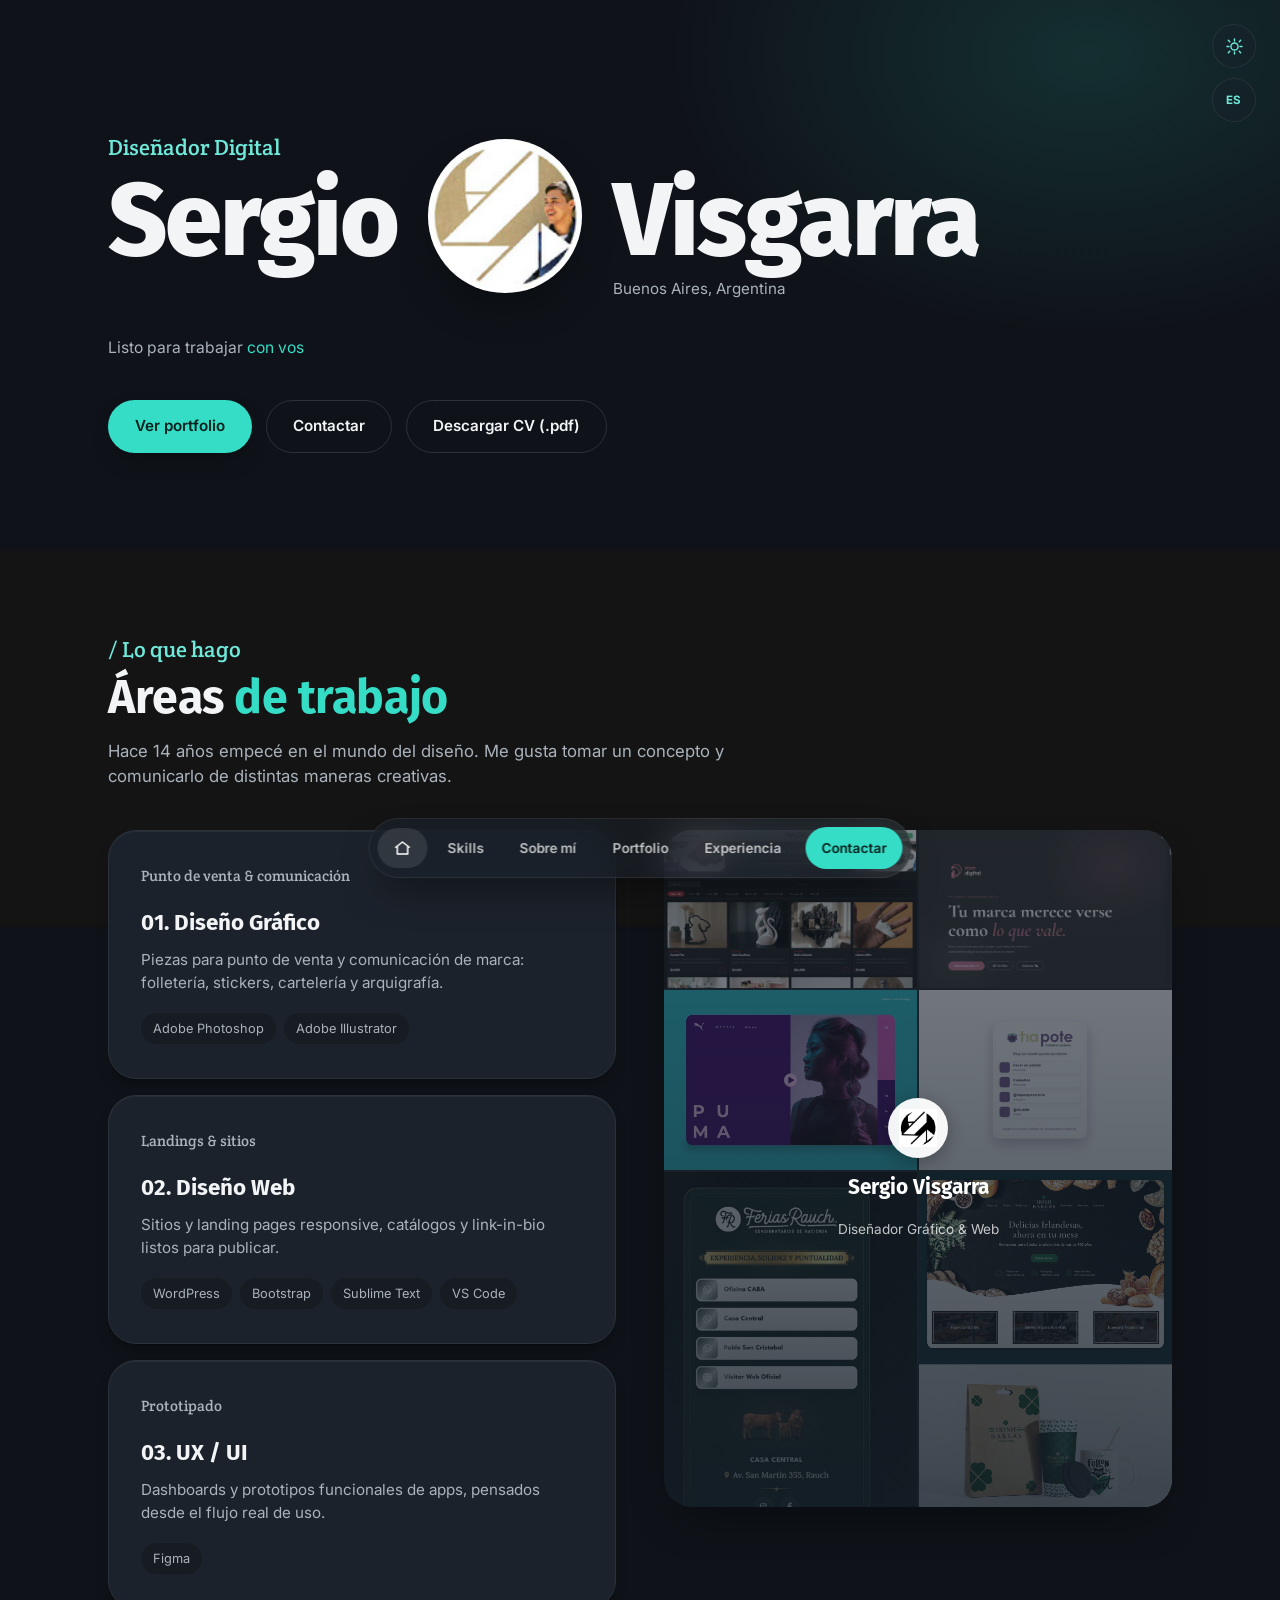
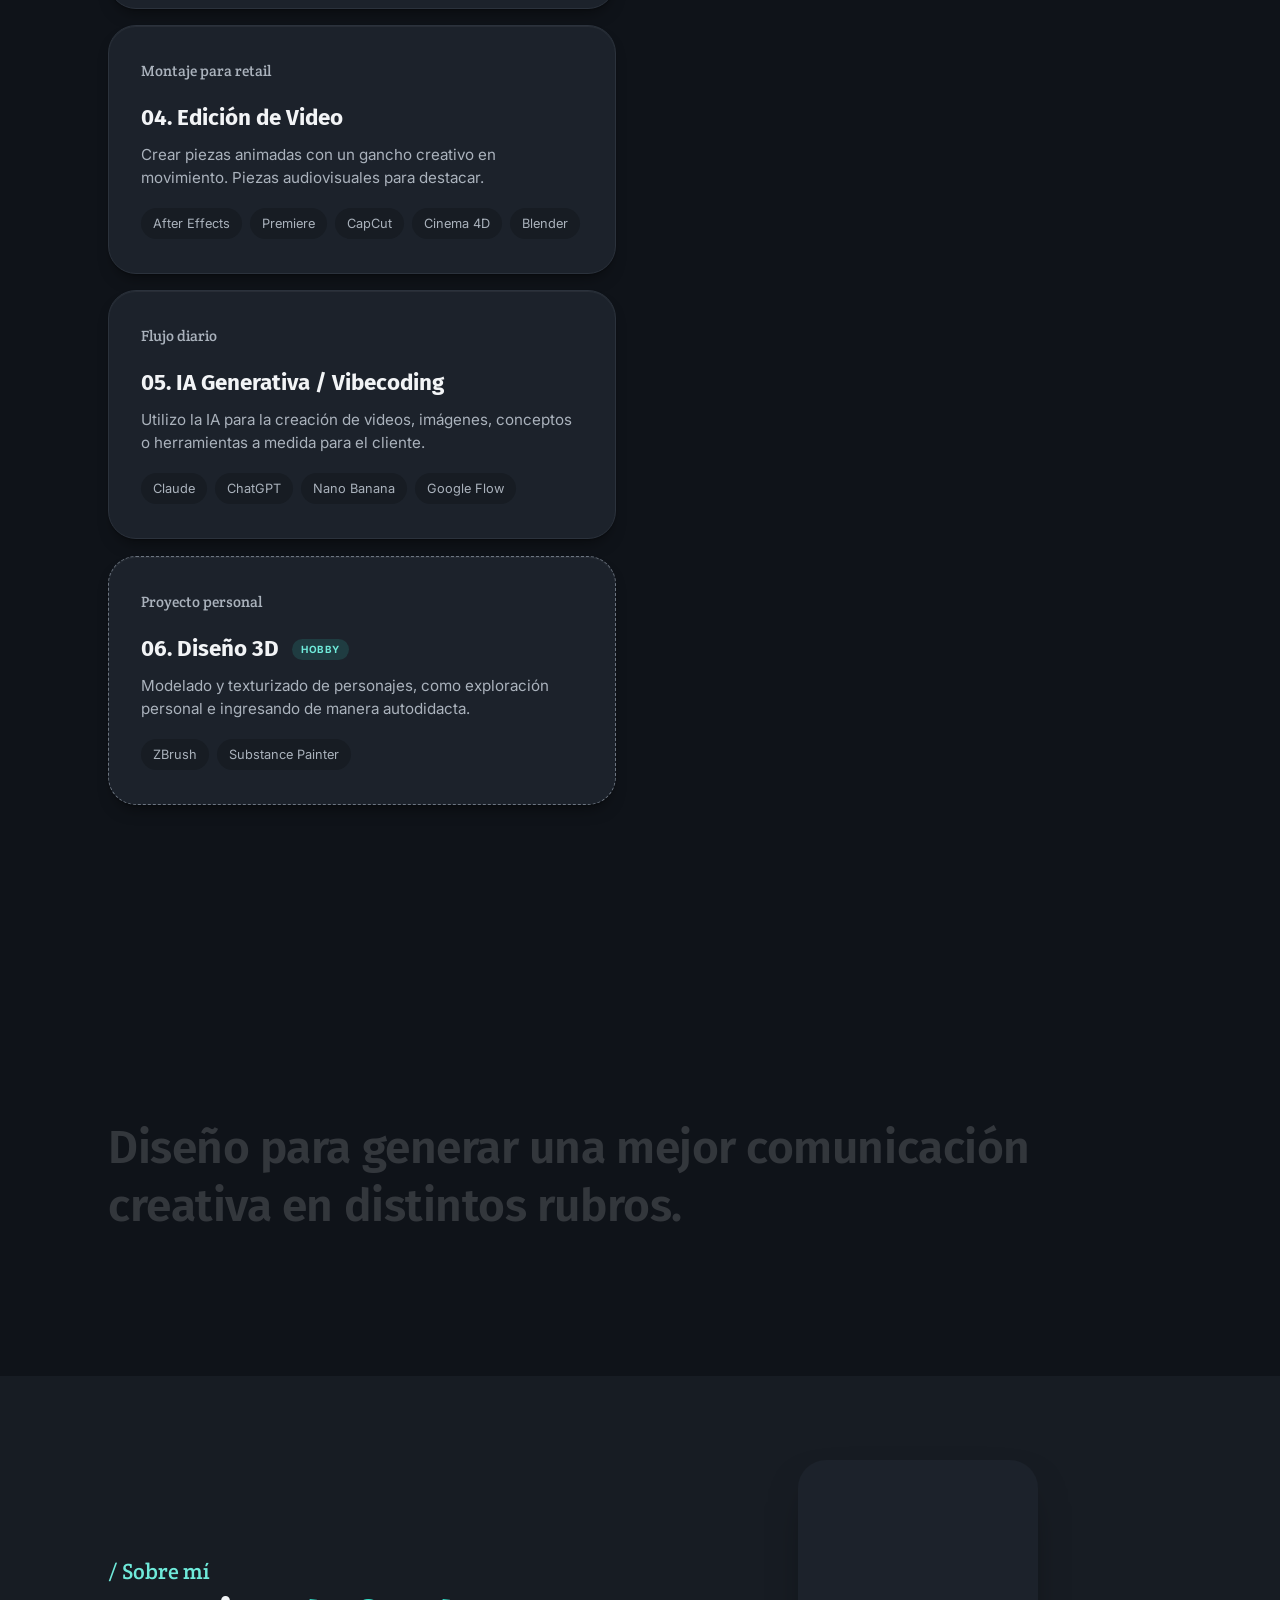
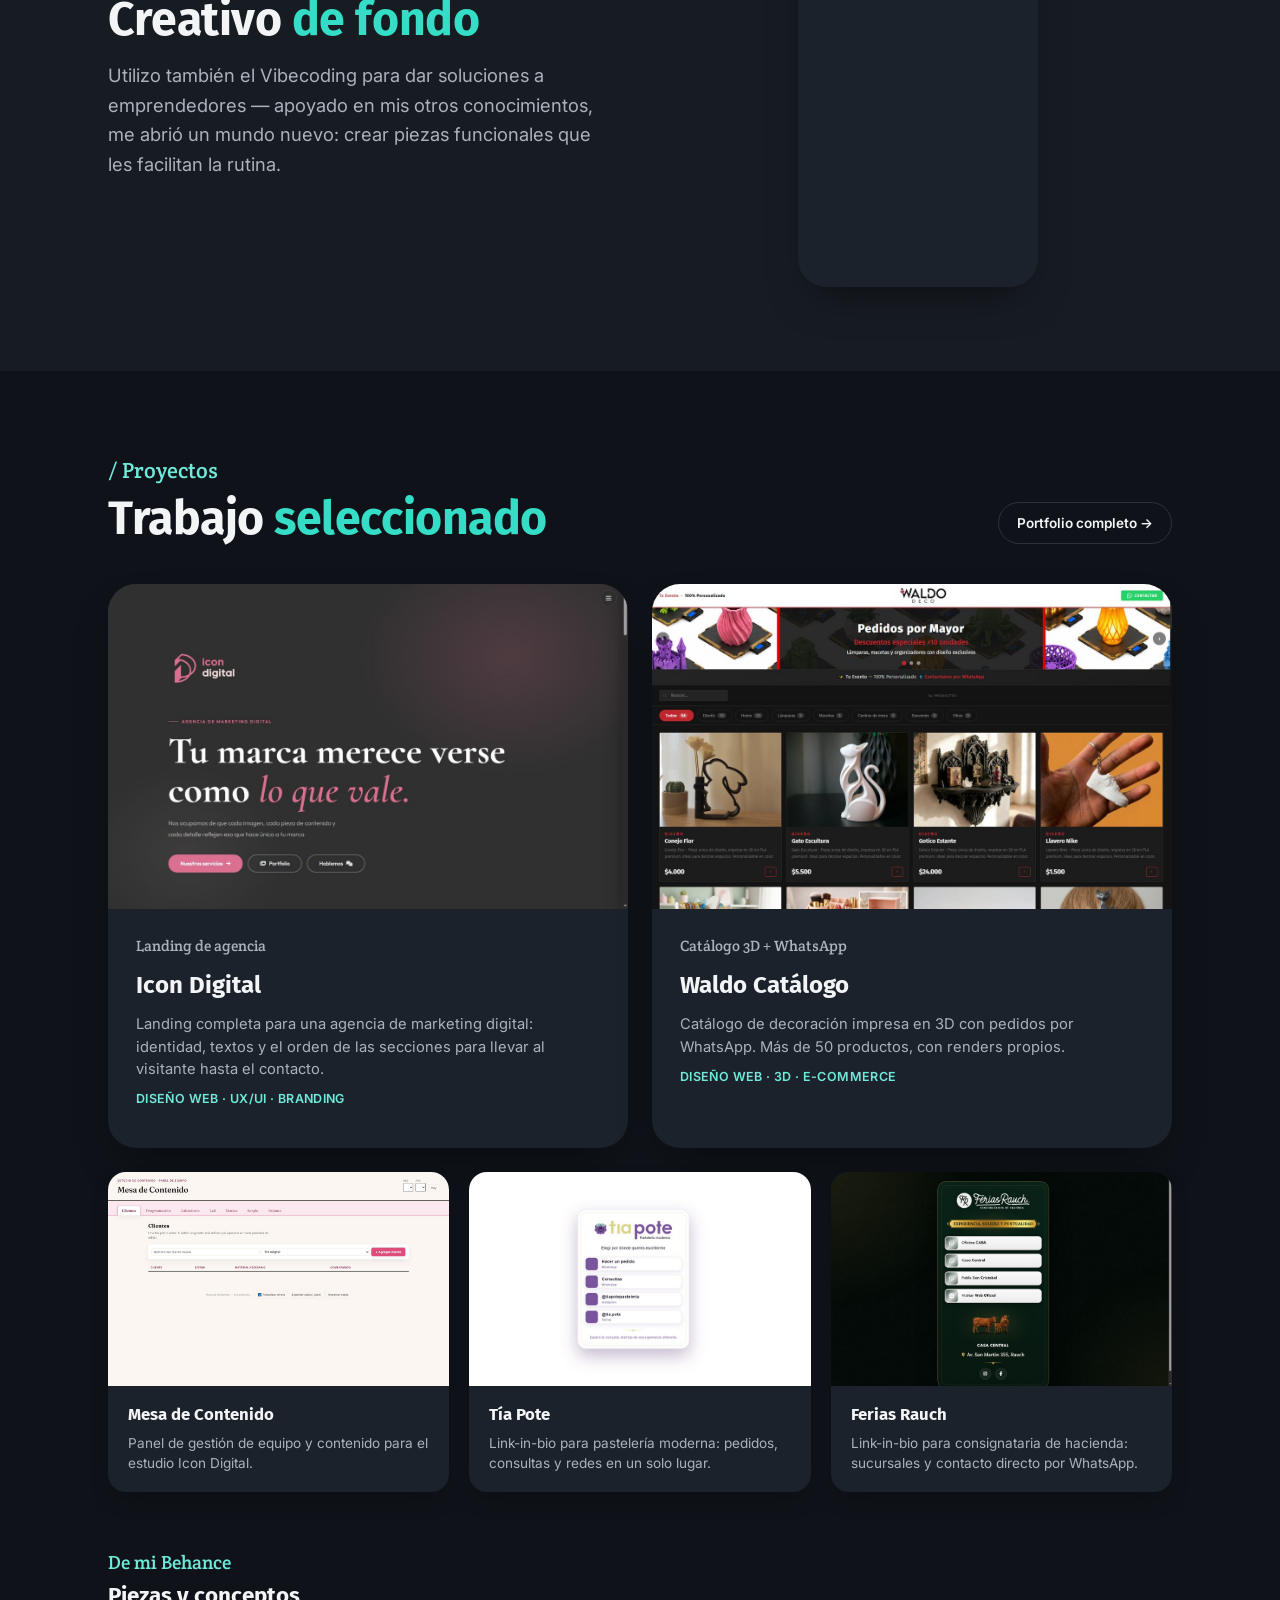
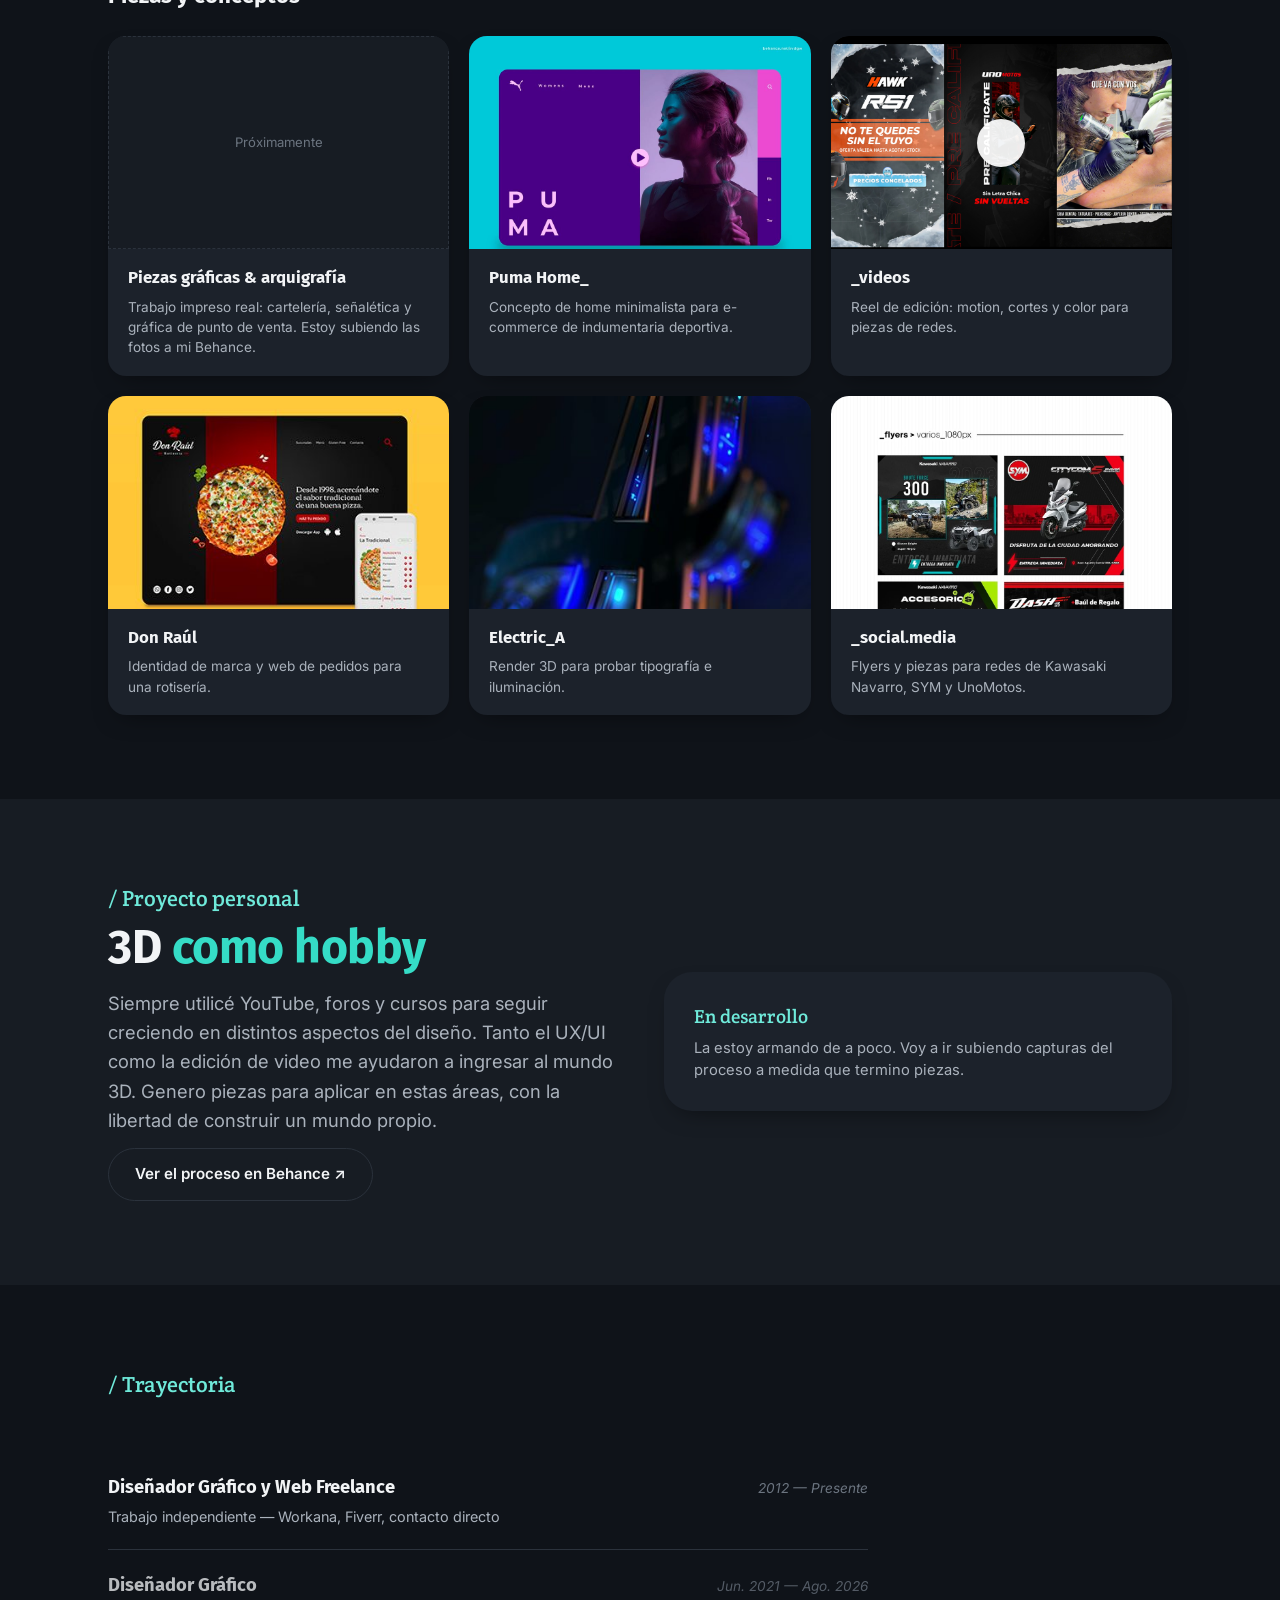
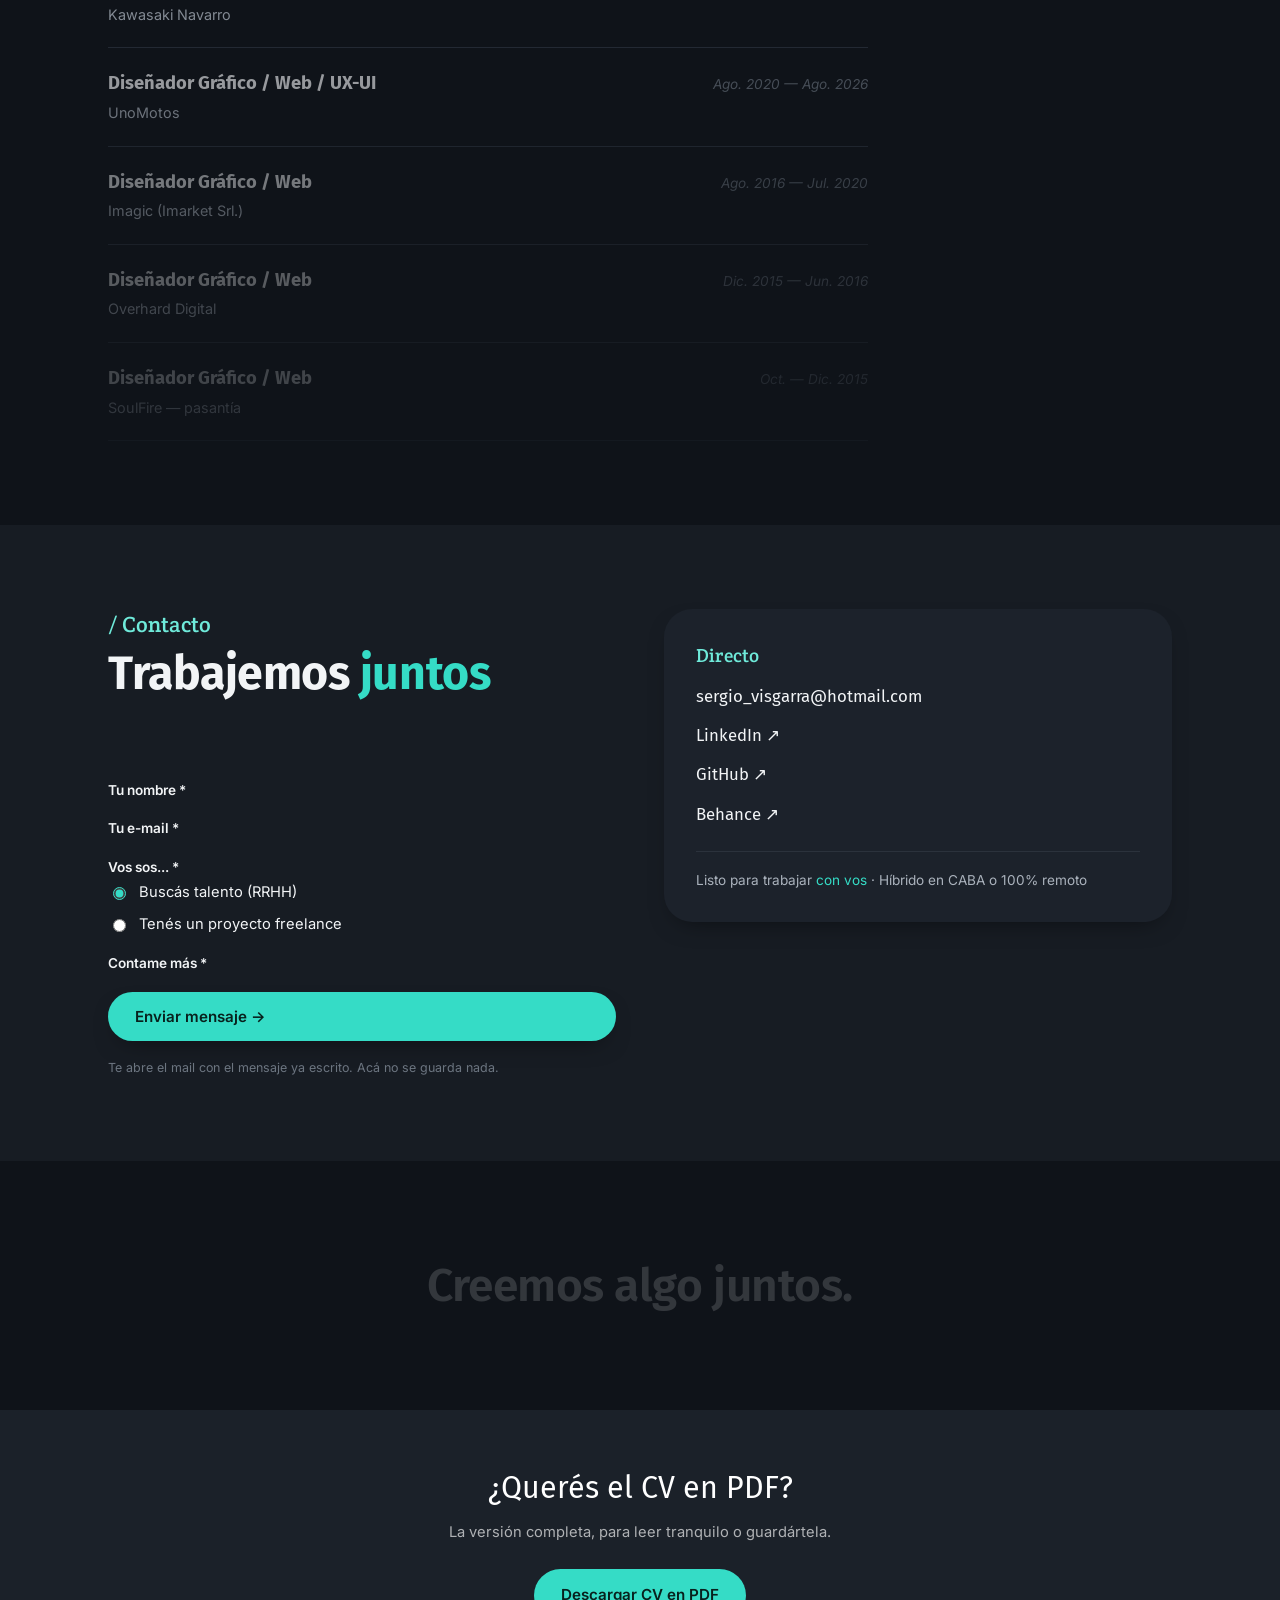
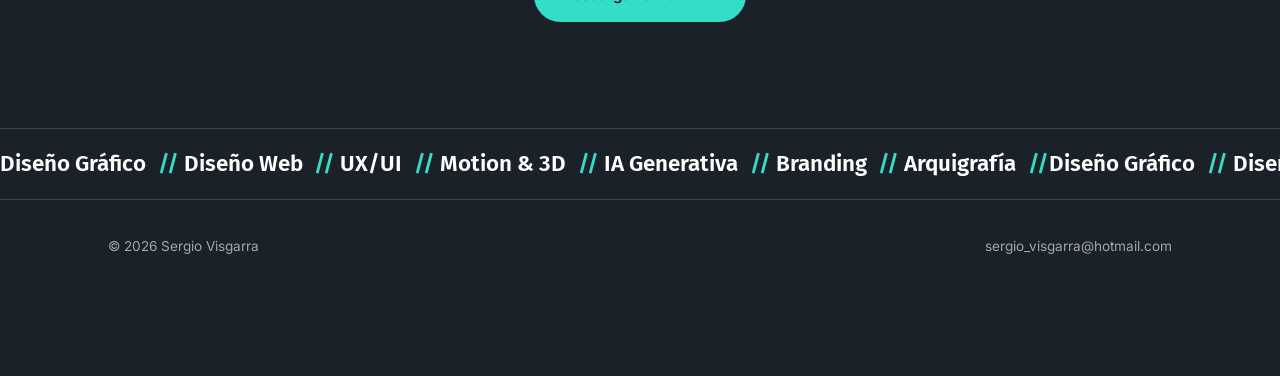
==== commit 6832410b: "Hero/contact: 'Listo para trabajar con vos' with accent on 'con vos' Co-Authored-By: Claude Opus 5.5" ====
--- a/index.html
+++ b/index.html
@@ -68,7 +68,7 @@
 <link rel="preconnect" href="https://fonts.googleapis.com">
 <link rel="preconnect" href="https://fonts.gstatic.com" crossorigin>
 <link href="https://fonts.googleapis.com/css2?family=Fira+Sans:wght@500;600;700;800&family=Inter:wght@400;500;600&family=Crete+Round&display=swap" rel="stylesheet">
-<link rel="stylesheet" href="css/style.css?v=38">
+<link rel="stylesheet" href="css/style.css?v=39">
 <noscript><style>.reveal{ opacity:1 !important; transform:none !important; }</style></noscript>
 </head>
 <body>
@@ -104,7 +104,7 @@
       <h1 class="hero-name hero-name--last reveal">Visgarra</h1>
       <p class="hero-place reveal">Buenos Aires, Argentina</p>
     </div>
-    <p class="hero-meta reveal" data-i18n="h.meta">Puedo arrancar ya, híbrido o <span class="accent-text">100% remoto</span></p>
+    <p class="hero-meta reveal" data-i18n="h.meta">Listo para trabajar <span class="accent-text">con vos</span></p>
     <div class="hero-cta reveal">
       <a href="#portfolio" class="btn btn-primary" data-i18n="h.cta.portfolio">Ver portfolio</a>
       <a href="#contacto" class="btn btn-outline" data-i18n="h.cta.contact">Contactar</a>
@@ -449,7 +449,7 @@
         <li><a href="https://github.com/adsudo1990" target="_blank" rel="noopener">GitHub ↗</a></li>
         <li><a href="https://www.behance.net/svdgw" target="_blank" rel="noopener">Behance ↗</a></li>
       </ul>
-      <p class="contact-avail" data-i18n="co.avail">Puedo arrancar ya · Híbrido en CABA o 100% remoto</p>
+      <p class="contact-avail" data-i18n="co.avail">Listo para trabajar <span class="accent-text">con vos</span> · Híbrido en CABA o 100% remoto</p>
     </div>
   </div>
 </section>
@@ -521,7 +521,7 @@
 <script src="https://cdnjs.cloudflare.com/ajax/libs/gsap/3.12.5/ScrollTrigger.min.js"></script>
 <script src="https://cdnjs.cloudflare.com/ajax/libs/three.js/r128/three.min.js"></script>
 <script src="js/background.js?v=6"></script>
-<script src="js/i18n.js?v=2"></script>
+<script src="js/i18n.js?v=3"></script>
 <script src="js/main.js?v=21"></script>
 </body>
 </html>
